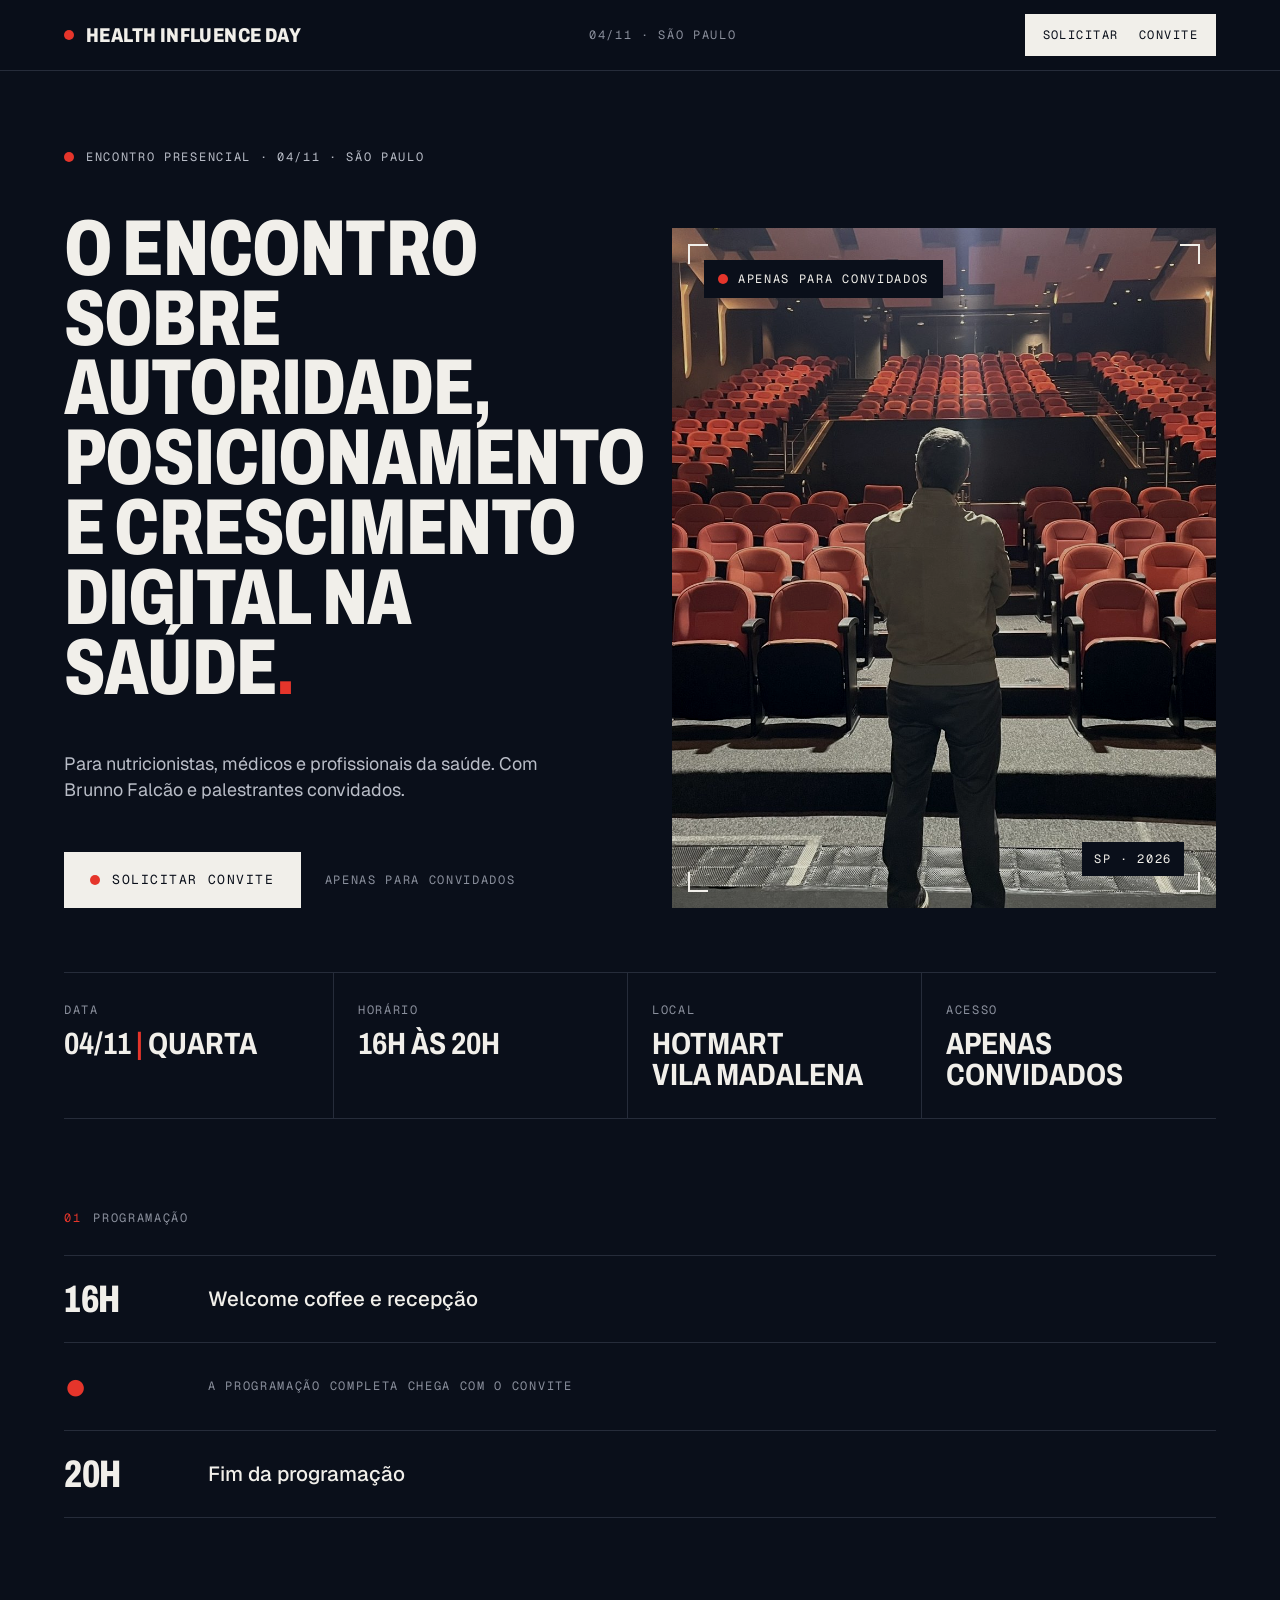
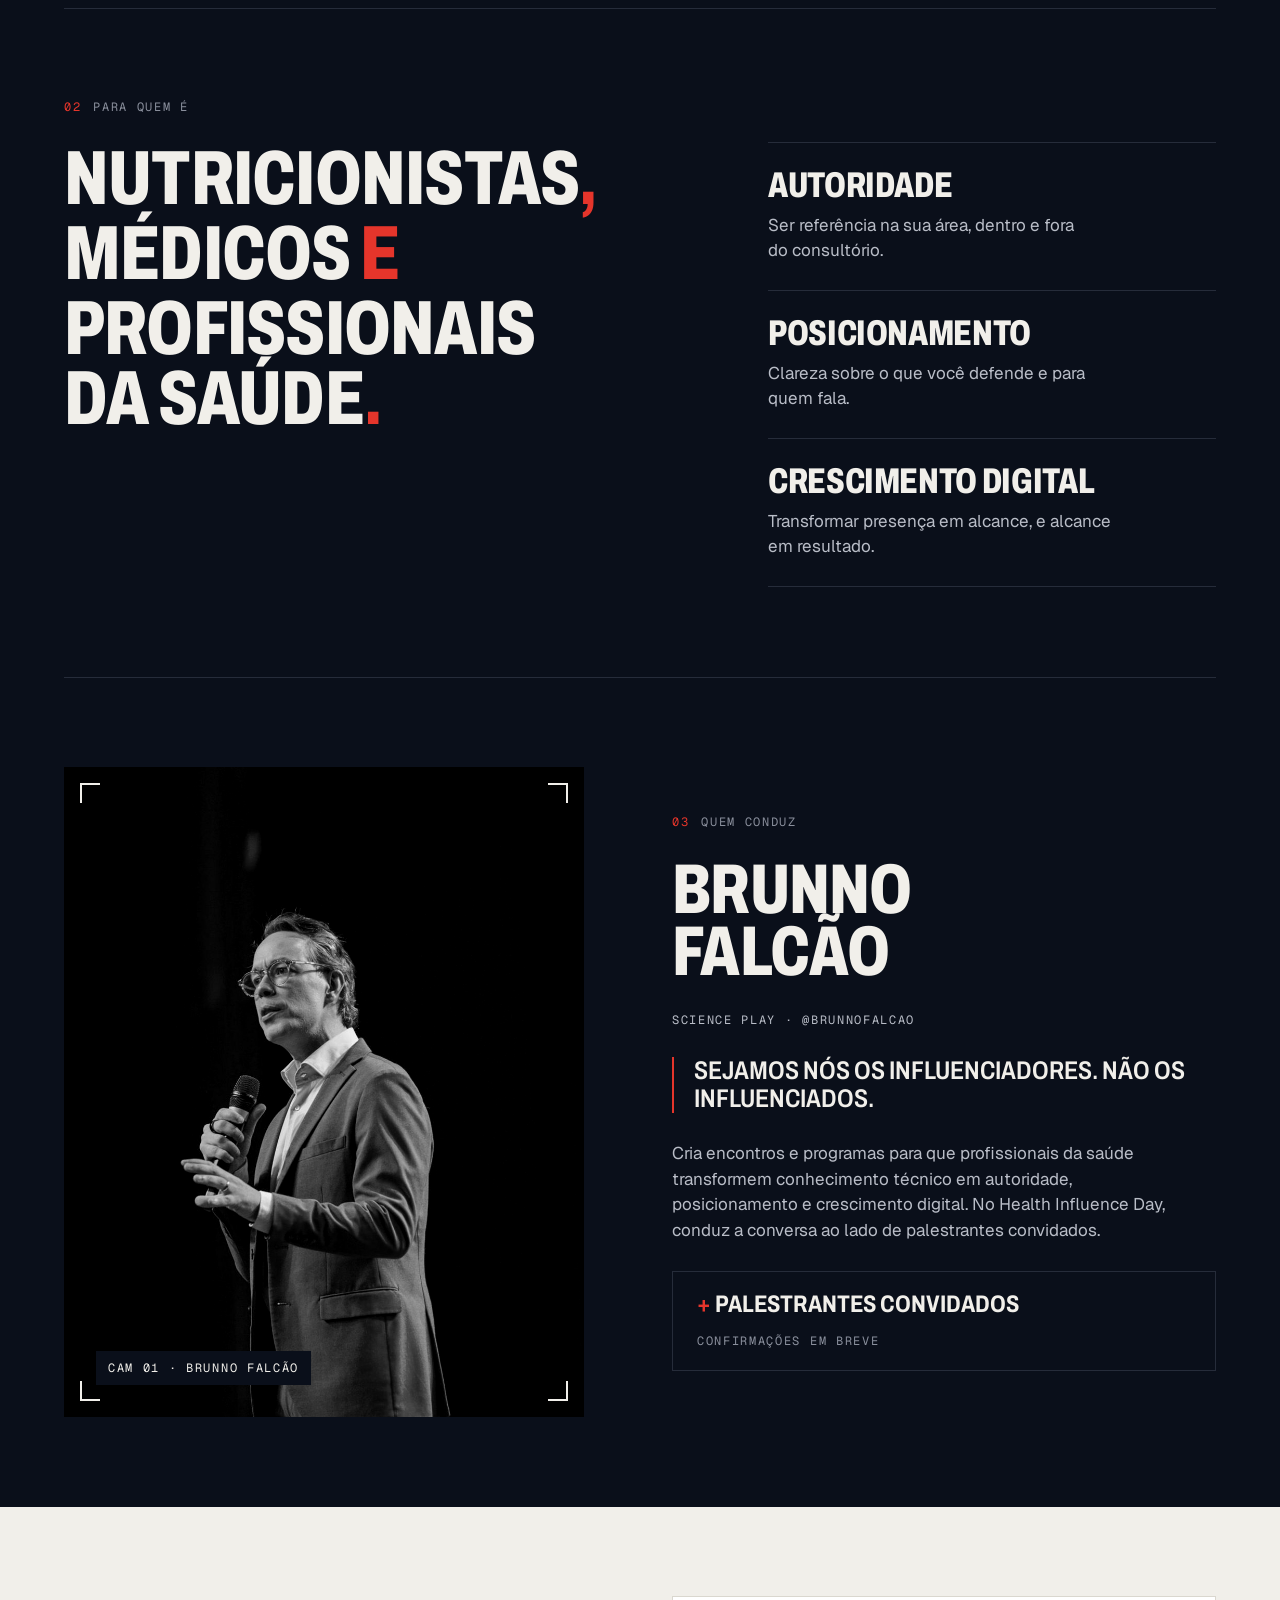
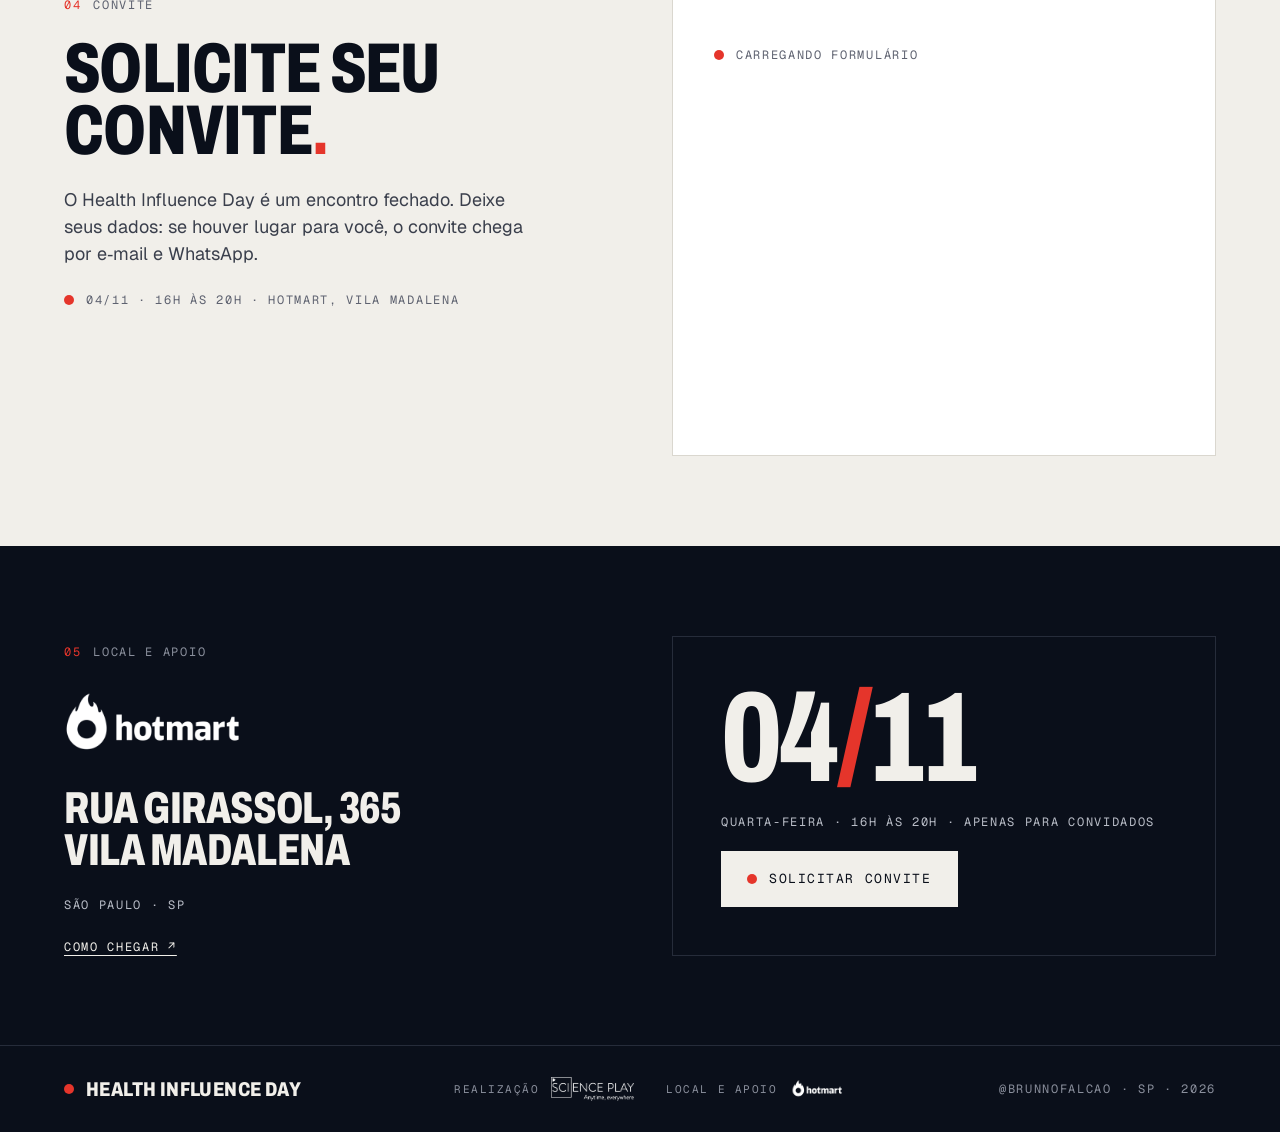
==== index.html @ 8dee3a7b "Add files via upload" ====
<!doctype html>
<html lang="pt-BR">
<head>
<meta charset="utf-8">
<meta name="viewport" content="width=device-width, initial-scale=1, viewport-fit=cover">
<title>Health Influence Day · 04/11 · São Paulo</title>
<meta name="description" content="O encontro sobre autoridade, posicionamento e crescimento digital na saúde. Para nutricionistas, médicos e profissionais da saúde. 04/11, Hotmart, Vila Madalena. Apenas para convidados.">
<meta name="theme-color" content="#0A0F1A">
<link rel="canonical" href="https://hid.scienceplay.com/">
<meta property="og:type" content="website">
<meta property="og:url" content="https://hid.scienceplay.com/">
<meta property="og:title" content="Health Influence Day · 04/11 · São Paulo">
<meta property="og:description" content="Autoridade, posicionamento e crescimento digital na saúde. Com Brunno Falcão e palestrantes convidados. Apenas para convidados.">
<meta property="og:image" content="https://hid.scienceplay.com/img/og.jpg">
<meta property="og:image:width" content="1200">
<meta property="og:image:height" content="630">
<meta name="twitter:card" content="summary_large_image">
<link rel="icon" href="data:image/svg+xml,%3Csvg xmlns='http://www.w3.org/2000/svg' viewBox='0 0 32 32'%3E%3Crect width='32' height='32' fill='%230A0F1A'/%3E%3Ccircle cx='16' cy='16' r='7' fill='%23E5352B'/%3E%3C/svg%3E">
<link rel="preconnect" href="https://fonts.googleapis.com">
<link rel="preconnect" href="https://fonts.gstatic.com" crossorigin>
<link href="https://fonts.googleapis.com/css2?family=Archivo:wdth,wght@62..125,400..900&family=Geist:wght@300..700&family=Geist+Mono:wght@400;500&display=swap" rel="stylesheet">
<link rel="preload" as="image" href="img/hero-plateia.jpg">
<script type="application/ld+json">
{"@context":"https://schema.org","@type":"Event","name":"Health Influence Day","description":"O encontro sobre autoridade, posicionamento e crescimento digital na saúde.","startDate":"2026-11-04T16:00:00-03:00","endDate":"2026-11-04T20:00:00-03:00","eventAttendanceMode":"https://schema.org/OfflineEventAttendanceMode","eventStatus":"https://schema.org/EventScheduled","location":{"@type":"Place","name":"Hotmart","address":{"@type":"PostalAddress","streetAddress":"Rua Girassol, 365","addressLocality":"São Paulo","addressRegion":"SP","addressCountry":"BR"}},"organizer":{"@type":"Organization","name":"Science Play","url":"https://scienceplay.com"},"performer":{"@type":"Person","name":"Brunno Falcão"},"image":"https://hid.scienceplay.com/img/og.jpg"}
</script>
<link rel="stylesheet" href="assets/style.css?v=2">
</head>
<body>

<header class="top pad">
  <div class="wrap">
    <a class="brand" href="#topo" aria-label="Health Influence Day, início"><span class="dot"></span>Health Influence Day</a>
    <div class="mono dim top-meta">04/11 · São Paulo</div>
    <a class="btn btn--sm" href="#convite"><span class="hide-sm">Solicitar&nbsp;</span>convite</a>
  </div>
</header>

<main id="topo">
  <section class="hero pad">
    <div class="wrap grid2 grid2--end">
      <div class="stack">
        <div class="label mono muted"><span class="dot"></span>Encontro presencial · 04/11 · São Paulo</div>
        <h1 class="h">O encontro sobre autoridade, posicionamento e crescimento digital na saúde<span class="red">.</span></h1>
        <p class="lead">Para nutricionistas, médicos e profissionais da saúde. Com Brunno Falcão e palestrantes convidados.</p>
        <div class="cta-row">
          <a class="btn" href="#convite"><span class="dot"></span>Solicitar convite</a>
          <div class="mono dim">Apenas para convidados</div>
        </div>
      </div>
      <div class="photo photo--hero">
        <img src="img/hero-plateia.jpg" width="1000" height="1773" alt="Brunno Falcão de costas no palco, diante da plateia vazia" fetchpriority="high">
        <div class="corner corner--tl"></div><div class="corner corner--tr"></div><div class="corner corner--bl"></div><div class="corner corner--br"></div>
        <div class="tag tag--tl mono"><span class="dot"></span>Apenas para convidados</div>
        <div class="tag tag--br mono">SP · 2026</div>
      </div>
    </div>
  </section>

  <section class="pad" aria-label="Dados do encontro">
    <div class="wrap strip"><div class="strip-row">
      <div><div class="mono dim">Data</div><div class="h h--md">04/11 <span class="red">|</span> Quarta</div></div>
      <div><div class="mono dim">Horário</div><div class="h h--md">16h às 20h</div></div>
      <div><div class="mono dim">Local</div><div class="h h--md">Hotmart<br><span class="nw">Vila Madalena</span></div></div>
      <div><div class="mono dim">Acesso</div><div class="h h--md">Apenas convidados</div></div>
    </div></div>
  </section>

  <section class="sec pad">
    <div class="wrap stack stack--md">
      <div class="label mono dim"><span class="red">01</span>Programação</div>
      <div>
        <div class="time"><div class="h">16H</div><strong>Welcome coffee e recepção</strong></div>
        <div class="time"><div class="h red">●</div><div class="mono dim">A programação completa chega com o convite</div></div>
        <div class="time"><div class="h">20H</div><strong>Fim da programação</strong></div>
      </div>
    </div>
  </section>

  <section class="sec sec--flush pad">
    <div class="wrap line publico">
      <div class="publico-head">
        <div class="label mono dim"><span class="red">02</span>Para quem é</div>
        <div class="list">
          <div class="h">Nutricionistas<span class="red">,</span></div>
          <div class="h">Médicos <span class="red">e</span></div>
          <div class="h">Profissionais<br>da saúde<span class="red">.</span></div>
        </div>
      </div>
      <div class="rows">
        <div class="row"><div class="h row-t">Autoridade</div><p>Ser referência na sua área, dentro e fora do consultório.</p></div>
        <div class="row"><div class="h row-t">Posicionamento</div><p>Clareza sobre o que você defende e para quem fala.</p></div>
        <div class="row"><div class="h row-t">Crescimento digital</div><p>Transformar presença em alcance, e alcance em resultado.</p></div>
      </div>
    </div>
  </section>

  <section class="sec sec--flush pad">
    <div class="wrap line grid2 grid2--center">
      <div class="photo photo--bw photo--max">
        <img src="img/brunno.jpg" width="1000" height="1250" alt="Brunno Falcão no palco" loading="lazy">
        <div class="corner corner--tl"></div><div class="corner corner--tr"></div><div class="corner corner--bl"></div><div class="corner corner--br"></div>
        <div class="tag tag--bl mono">Cam 01 · Brunno Falcão</div>
      </div>
      <div class="stack stack--md">
        <div class="label mono dim"><span class="red">03</span>Quem conduz</div>
        <div class="h name">Brunno<br>Falcão</div>
        <div class="mono muted">Science Play · @brunnofalcao</div>
        <blockquote class="quote">Sejamos nós os influenciadores. Não os influenciados.</blockquote>
        <p class="bio">Cria encontros e programas para que profissionais da saúde transformem conhecimento técnico em autoridade, posicionamento e crescimento digital. No Health Influence Day, conduz a conversa ao lado de palestrantes convidados.</p>
        <div class="card">
          <div class="h h--md"><span class="red">+</span> Palestrantes convidados</div>
          <div class="mono dim">Confirmações em breve</div>
        </div>
      </div>
    </div>
  </section>

  <!-- CONVITE -->
  <section class="paper pad">
    <div class="wrap grid2 convite" id="convite">
      <div class="stack stack--sm convite-txt">
        <div class="label mono dim"><span class="red">04</span>Convite</div>
        <h2 class="h">Solicite seu convite<span class="red">.</span></h2>
        <p class="muted">O Health Influence Day é um encontro fechado. Deixe seus dados: se houver lugar para você, o convite chega por e&#8209;mail e WhatsApp.</p>
        <div class="label mono dim"><span class="dot"></span>04/11 · 16h às 20h · Hotmart, Vila Madalena</div>
      </div>

      <div id="form-box">
        <div class="rd-box">
          <div class="rd-loading mono dim" id="rd-status">Carregando formulário</div>
          <div id="formulario-aplicacao-hid-9331237108acf9518650"></div>
          <noscript><p class="rd-fallback">Ative o JavaScript do navegador para solicitar seu convite.</p></noscript>
        </div>
      </div>
    </div>
  </section>

  <section class="sec pad">
    <div class="wrap grid2 grid2--end">
      <div class="stack stack--sm" style="align-items:flex-start">
        <div class="label mono dim"><span class="red">05</span>Local e apoio</div>
        <img class="logo-hotmart" src="img/hotmart-branco.png" width="520" height="202" alt="Hotmart" loading="lazy">
        <div class="h local">Rua Girassol, 365<br>Vila Madalena</div>
        <div class="mono muted">São Paulo · SP</div>
        <a class="mono link" href="https://www.google.com/maps/search/?api=1&query=Rua+Girassol,+365+-+Vila+Madalena,+S%C3%A3o+Paulo+-+SP" target="_blank" rel="noopener">Como chegar ↗</a>
      </div>
      <div class="close">
        <div class="h">04<span class="red">/</span>11</div>
        <div class="mono muted">Quarta-feira · 16h às 20h · Apenas para convidados</div>
        <a class="btn" href="#convite"><span class="dot"></span>Solicitar convite</a>
      </div>
    </div>
  </section>
</main>

<footer class="foot pad">
  <div class="wrap">
    <div class="brand brand--foot"><span class="dot"></span>Health Influence Day</div>
    <div class="logos">
      <div><span class="mono dim" style="font-size:11px">Realização</span><img src="img/scienceplay-branco.png" width="418" height="121" alt="Science Play" loading="lazy"></div>
      <div><span class="mono dim" style="font-size:11px">Local e apoio</span><img src="img/hotmart-branco.png" width="520" height="202" alt="Hotmart" style="height:22px" loading="lazy"></div>
    </div>
    <div class="mono dim">@brunnofalcao · SP · 2026</div>
  </div>
</footer>

<script type="text/javascript" src="https://d335luupugsy2.cloudfront.net/js/rdstation-forms/stable/rdstation-forms.min.js"></script>
<script type="text/javascript">
  new RDStationForms('formulario-aplicacao-hid-9331237108acf9518650', 'UA-72189437-19').createForm();
  // Se o RD não renderizar em 10s, avisa em vez de deixar o card vazio
  setTimeout(function () {
    var box = document.getElementById('formulario-aplicacao-hid-9331237108acf9518650');
    var st = document.getElementById('rd-status');
    if (st && box && !box.querySelector('form')) {
      st.textContent = 'Não foi possível carregar o formulário. Recarregue a página ou tente em outro navegador.';
      st.classList.add('rd-loading--err');
    }
  }, 10000);
</script>
</body>
</html>
---- assets/style.css ----
:root{--ink:#0A0F1A;--paper:#F1EFEA;--red:#E5352B;--line:#262C3A;--muted:#B9BDC7;--dim:#8A8F9C}
*,*::before,*::after{box-sizing:border-box}
html{scroll-behavior:smooth;-webkit-text-size-adjust:100%}
@media (prefers-reduced-motion:reduce){html{scroll-behavior:auto}}
body{margin:0;background:var(--ink);color:var(--paper);font-family:Geist,system-ui,-apple-system,"Segoe UI",sans-serif;line-height:1.5;-webkit-font-smoothing:antialiased;padding-bottom:env(safe-area-inset-bottom,0px)}
a{color:inherit;text-decoration:none}
p,h1,h2,blockquote{margin:0}
img{max-width:100%}
:focus-visible{outline:2px solid var(--red);outline-offset:3px}

.wrap{max-width:1280px;margin:0 auto}
.pad{padding-left:clamp(20px,5vw,72px);padding-right:clamp(20px,5vw,72px)}
.mono{font-family:"Geist Mono",ui-monospace,SFMono-Regular,Menlo,monospace;font-size:12px;letter-spacing:.14em;text-transform:uppercase}
.muted{color:var(--muted)}
.dim{color:var(--dim)}
.red{color:var(--red)}
.dot{display:inline-block;width:10px;height:10px;border-radius:50%;background:var(--red);flex:none}
.label{display:flex;align-items:center;gap:12px}
.h{font-family:Archivo,"Archivo Narrow",Impact,sans-serif;font-stretch:72%;font-variation-settings:"wdth" 72;font-weight:800;text-transform:uppercase;line-height:.88;letter-spacing:-.01em}
.h--md{font-stretch:80%;font-variation-settings:"wdth" 80;font-weight:700;line-height:1;letter-spacing:0}
.btn{display:inline-flex;align-items:center;gap:12px;background:var(--paper);color:var(--ink);font-family:"Geist Mono",monospace;font-size:13px;letter-spacing:.12em;text-transform:uppercase;padding:18px 26px;border:0;cursor:pointer;white-space:nowrap;transition:background .15s}
.btn:hover{background:var(--red)}
.btn--sm{padding:12px 18px;font-size:12px}
.link{text-decoration:underline;text-underline-offset:4px}
.link:hover{color:var(--red)}

/* topo */
.top{position:sticky;top:0;z-index:10;background:rgba(10,15,26,.92);-webkit-backdrop-filter:blur(10px);backdrop-filter:blur(10px);padding-top:calc(14px + env(safe-area-inset-top,0px));padding-bottom:14px;border-bottom:1px solid var(--line)}
.top .wrap{display:flex;justify-content:space-between;align-items:center;gap:16px}
.brand--foot{font-size:16px}
.brand{display:flex;align-items:center;gap:12px;font-family:Archivo,sans-serif;font-stretch:80%;font-variation-settings:"wdth" 80;font-weight:800;font-size:20px;letter-spacing:.02em;text-transform:uppercase;white-space:nowrap}
@media (max-width:760px){.top-meta{display:none}.brand--foot{font-size:16px}
.brand{font-size:17px}}
@media (max-width:520px){.hide-sm{display:none}.brand--foot{font-size:16px}
.brand{font-size:15px;gap:8px;min-width:0}.top .btn--sm{padding:10px 14px;font-size:11px}}
.top .btn--sm{text-transform:uppercase}

/* hero */
.hero{padding-top:clamp(40px,6vw,88px);padding-bottom:clamp(40px,5vw,72px)}
.grid2{display:grid;grid-template-columns:repeat(auto-fit,minmax(min(100%,420px),1fr));gap:clamp(32px,5vw,72px)}
.grid2--end{align-items:end}
.grid2--center{align-items:center}
.stack{display:flex;flex-direction:column;gap:clamp(28px,4vw,48px)}
.stack--sm{gap:24px}
.stack--md{gap:28px}
.hero h1{font-size:clamp(40px,6.2vw,104px);text-wrap:balance}
.nw{white-space:nowrap}
.lead{max-width:520px;font-size:clamp(17px,1.4vw,20px);color:var(--muted);text-wrap:pretty}
.cta-row{display:flex;flex-wrap:wrap;gap:16px 24px;align-items:center}
.photo{position:relative;aspect-ratio:4/5;overflow:hidden;background:var(--ink);width:100%}
.photo--max{max-width:520px}
.photo img{position:absolute;inset:0;width:100%;height:100%;object-fit:cover;display:block}
.photo--hero img{object-position:center 42%;filter:saturate(.9) brightness(.85) contrast(1.06)}
.photo--bw img{object-position:center 30%;filter:grayscale(1) contrast(1.12) brightness(.95)}
.corner{position:absolute;width:20px;height:20px;border:0 solid var(--paper);pointer-events:none}
.corner--tl{top:16px;left:16px;border-top-width:2px;border-left-width:2px}
.corner--tr{top:16px;right:16px;border-top-width:2px;border-right-width:2px}
.corner--bl{bottom:16px;left:16px;border-bottom-width:2px;border-left-width:2px}
.corner--br{bottom:16px;right:16px;border-bottom-width:2px;border-right-width:2px}
.tag{position:absolute;background:var(--ink);color:var(--paper);padding:8px 12px;display:flex;align-items:center;gap:10px;white-space:nowrap}
.tag--tl{top:32px;left:32px;padding:10px 14px}
.tag--br{right:32px;bottom:32px}
.tag--bl{left:32px;bottom:32px}

/* faixa de dados */
.strip{border-top:1px solid var(--line);overflow:hidden}
.strip-row{display:flex;flex-wrap:wrap;margin-left:-24px}
.strip-row>div{flex:1 1 240px;min-width:0;padding:28px 24px;margin-left:-1px;border-left:1px solid var(--line);border-bottom:1px solid var(--line);display:flex;flex-direction:column;gap:10px}
.strip .h{font-size:clamp(26px,2.4vw,36px)}

/* seções */
.sec{padding-top:clamp(56px,7vw,112px);padding-bottom:clamp(56px,7vw,112px)}
.sec--flush{padding-top:0}
.line{border-top:1px solid var(--line);padding-top:clamp(56px,7vw,112px)}
.time{display:grid;grid-template-columns:120px minmax(0,1fr);gap:24px;padding:24px 0;border-top:1px solid var(--line);align-items:center}
.time:last-child{border-bottom:1px solid var(--line)}
.time .h{font-size:clamp(32px,3vw,48px);line-height:1}
.time strong{font-weight:500;font-size:clamp(18px,1.6vw,22px)}
@media (max-width:520px){.time{grid-template-columns:80px minmax(0,1fr);gap:16px}}
/* para quem é */
.publico{display:grid;grid-template-columns:minmax(0,7fr) minmax(0,5fr);gap:clamp(40px,6vw,96px);align-items:start}
@media (max-width:900px){.publico{grid-template-columns:1fr}}
.list{display:flex;flex-direction:column;gap:4px;margin-top:28px}
.list .h{font-size:clamp(44px,6vw,96px);line-height:.92}
.rows{display:flex;flex-direction:column;padding-top:clamp(0px,3.4vw,52px)}
.row{display:flex;flex-direction:column;gap:10px;padding:26px 0;border-top:1px solid var(--line)}
.row:last-child{border-bottom:1px solid var(--line)}
.row-t{font-size:clamp(30px,2.8vw,42px);line-height:.95;white-space:nowrap}
.row p{color:var(--muted);font-size:17px;line-height:1.5;max-width:36ch;text-wrap:pretty}
.name{font-size:clamp(48px,5.5vw,96px)}
.quote{padding-left:20px;border-left:2px solid var(--red);font-family:Archivo,sans-serif;font-stretch:80%;font-variation-settings:"wdth" 80;font-weight:600;font-size:clamp(22px,2vw,30px);line-height:1.1;text-transform:uppercase;text-wrap:pretty}
.bio{max-width:520px;color:var(--muted);font-size:17px;text-wrap:pretty}
.card{border:1px solid var(--line);padding:20px 24px;display:flex;justify-content:space-between;gap:16px;flex-wrap:wrap;align-items:center}
.card .h{font-size:24px}

/* convite (papel) */
.paper{background:var(--paper);color:var(--ink)}
.paper .muted{color:#3A3F4C}
.paper .dim{color:#5E6270}
.convite{align-items:start;padding-top:clamp(56px,7vw,112px);padding-bottom:clamp(56px,7vw,112px);scroll-margin-top:60px}
.convite h2{font-size:clamp(44px,5.5vw,96px)}
.convite-txt p{font-size:18px;max-width:480px;text-wrap:pretty}
@media (min-width:900px){.convite-txt{position:sticky;top:110px}}

/* formulário RD Station (embed) */
.rd-box{background:#fff;border:1px solid #DAD7CF;padding:clamp(24px,3.2vw,44px);min-height:460px;position:relative}
.rd-loading{display:flex;align-items:center;gap:12px;padding:8px 0}
.rd-loading::before{content:"";width:10px;height:10px;border-radius:50%;background:var(--red);animation:pulse 1.2s ease-in-out infinite}
.rd-loading--err{color:var(--red);text-transform:none;letter-spacing:0;font-family:Geist,sans-serif;font-size:15px}
.rd-loading--err::before{animation:none}
.rd-box:has(form) .rd-loading{display:none}
.rd-fallback{font-size:15px}
@keyframes pulse{50%{opacity:.25}}
@media (prefers-reduced-motion:reduce){.rd-loading::before{animation:none}}

/* zera o grid interno do RD (colunas, seções, recuos) */
#form-box [id^="rd-"]:not(input):not(button):not(select):not(textarea):not(label),
#form-box [class*="bricks"]:not(input):not(button):not(select):not(textarea):not(label):not(.bricks-form__field):not(.bricks-form__submit){padding-left:0 !important;padding-right:0 !important;margin-left:0 !important;margin-right:0 !important;max-width:100% !important;width:100% !important;background:transparent !important;box-shadow:none !important;border:0 !important;min-height:0 !important}
#form-box form{width:100% !important;margin:0 !important;padding:0 !important}
#form-box .bricks-form__fieldset{display:flex !important;flex-direction:column !important;gap:20px !important;margin:0 !important;padding:0 !important;border:0 !important}
#form-box .bricks-form__field{margin:0 !important;padding:0 !important;width:100% !important}

/* rótulos */
#form-box .bricks-form__label,#form-box .bricks-form__field>label{display:block !important;font-family:"Geist Mono",monospace !important;font-size:12px !important;line-height:1.3 !important;letter-spacing:.14em !important;text-transform:uppercase !important;color:var(--ink) !important;font-weight:500 !important;margin:0 0 10px !important;padding:0 !important}

/* campos */
#form-box .bricks-form__input,#form-box input[type=text],#form-box input[type=email],#form-box input[type=tel],#form-box input[type=number],#form-box select,#form-box textarea{display:block !important;height:54px !important;width:100% !important;border:1px solid var(--ink) !important;border-radius:0 !important;background:#fff !important;color:var(--ink) !important;font-family:Geist,sans-serif !important;font-size:16px !important;line-height:1.2 !important;padding:0 16px !important;margin:0 !important;box-shadow:none !important;-webkit-appearance:none;appearance:none}
#form-box textarea{height:auto !important;min-height:110px;padding:14px 16px !important}
#form-box input:focus,#form-box select:focus,#form-box textarea:focus{outline:2px solid var(--red) !important;outline-offset:0;border-color:var(--ink) !important}
#form-box input::placeholder,#form-box textarea::placeholder{color:#9A9EAA !important;opacity:1}
#form-box .bricks-form__field__option,#form-box .bricks-form__field__option label,#form-box .checkbox label,#form-box .radio label{font-family:Geist,sans-serif !important;font-size:15px !important;letter-spacing:0 !important;text-transform:none !important;color:var(--ink) !important}
#form-box input[type=checkbox],#form-box input[type=radio]{width:18px !important;height:18px !important;accent-color:var(--ink);margin:0 10px 0 0 !important}

/* botão */
#form-box .bricks-form__submit{margin:8px 0 0 !important;padding:0 !important;width:100% !important}
#form-box .bricks--component-button,#form-box button[type=submit],#form-box input[type=submit],#form-box .bricks-form__submit button{display:flex !important;align-items:center !important;justify-content:center !important;gap:12px;width:100% !important;height:auto !important;min-height:60px !important;padding:18px 24px !important;margin:0 !important;background:var(--ink) !important;color:var(--paper) !important;border:0 !important;border-radius:0 !important;font-family:"Geist Mono",monospace !important;font-size:14px !important;font-weight:500 !important;line-height:1.2 !important;letter-spacing:.14em !important;text-transform:uppercase !important;text-align:center !important;white-space:normal !important;cursor:pointer;box-shadow:none !important;transition:background .15s,color .15s}
#form-box .bricks--component-button:hover,#form-box button[type=submit]:hover,#form-box input[type=submit]:hover,#form-box .bricks-form__submit button:hover{background:var(--red) !important;color:var(--ink) !important}
#form-box .bricks--component-button:focus-visible,#form-box button[type=submit]:focus-visible{outline:2px solid var(--red) !important;outline-offset:3px}

/* textos auxiliares (aviso de spam, LGPD) e erros */
#form-box p,#form-box .bricks-form__static,#form-box .legal-bases,#form-box .bricks--component-text{font-family:Geist,sans-serif !important;font-size:13px !important;line-height:1.5 !important;letter-spacing:0 !important;text-transform:none !important;color:#5E6270 !important;text-align:left !important;margin:0 !important}
#form-box .bricks-form__submit~*,#form-box .bricks-form__submit+div,#form-box .bricks-form__submit+p{margin-top:16px !important}
#form-box .error,#form-box label.error,#form-box .bricks-form__field .error{display:block;color:var(--red) !important;font-family:Geist,sans-serif !important;font-size:13px !important;font-weight:400 !important;letter-spacing:0 !important;text-transform:none !important;margin:8px 0 0 !important}
#form-box a{color:var(--ink) !important;text-decoration:underline}

/* fechamento e rodapé */
.close{border:1px solid var(--line);padding:clamp(28px,4vw,48px);display:flex;flex-direction:column;gap:20px;align-items:flex-start}
.close .h{font-size:clamp(80px,10vw,160px);line-height:.85;letter-spacing:-.02em}
.local{font-size:clamp(32px,3.5vw,56px);line-height:.95}
.logo-hotmart{width:200px;height:auto;display:block;margin-left:-10px}
.foot{border-top:1px solid var(--line);padding-top:28px;padding-bottom:28px}
.foot .wrap{display:flex;flex-wrap:wrap;justify-content:space-between;align-items:center;gap:20px 32px}
.logos{display:flex;align-items:center;gap:32px;flex-wrap:wrap}
.logos>div{display:flex;align-items:center;gap:12px}
.logos img{display:block;height:24px;width:auto}

/* ===== página /obrigado ===== */
.ty-hero{padding-top:clamp(48px,7vw,104px);padding-bottom:clamp(48px,6vw,88px)}
.ty-hero h1{font-size:clamp(52px,7.4vw,124px);text-wrap:balance}
.ty-check{width:64px;height:64px;border:2px solid var(--paper);display:grid;place-items:center}
.ty-check svg{width:28px;height:28px}
.ty-check path{stroke:var(--red);stroke-width:3;fill:none;stroke-dasharray:40;stroke-dashoffset:40;animation:draw .6s .25s ease-out forwards}
@keyframes draw{to{stroke-dashoffset:0}}
@media (prefers-reduced-motion:reduce){.ty-check path{animation:none;stroke-dashoffset:0}}
.ty-photo{aspect-ratio:4/5;max-width:460px;justify-self:end}
@media (max-width:900px){.ty-photo{justify-self:stretch;max-width:none;aspect-ratio:16/10}}
.steps{display:grid;grid-template-columns:repeat(auto-fit,minmax(min(100%,280px),1fr));border-top:1px solid var(--line)}
.step{padding:32px 28px 36px 0;border-bottom:1px solid var(--line);display:flex;flex-direction:column;gap:14px}
@media (min-width:900px){.step+.step{padding-left:28px;border-left:1px solid var(--line)}}
.step .num{font-size:clamp(56px,5vw,80px);line-height:.85}
.step .h--md{font-size:clamp(26px,2.4vw,34px)}
.step p{color:var(--muted);font-size:16px;max-width:34ch;text-wrap:pretty}
.ty-note{display:flex;flex-wrap:wrap;justify-content:space-between;align-items:center;gap:24px;border:1px solid var(--line);padding:clamp(24px,3.5vw,44px)}
.ty-note .h{font-size:clamp(28px,3vw,44px);line-height:.95}
.ty-note p{color:var(--muted);font-size:16px;margin-top:10px;max-width:46ch}
.btn--ghost{background:transparent;color:var(--paper);border:1px solid var(--paper)}
.btn--ghost:hover{background:var(--paper);color:var(--ink)}
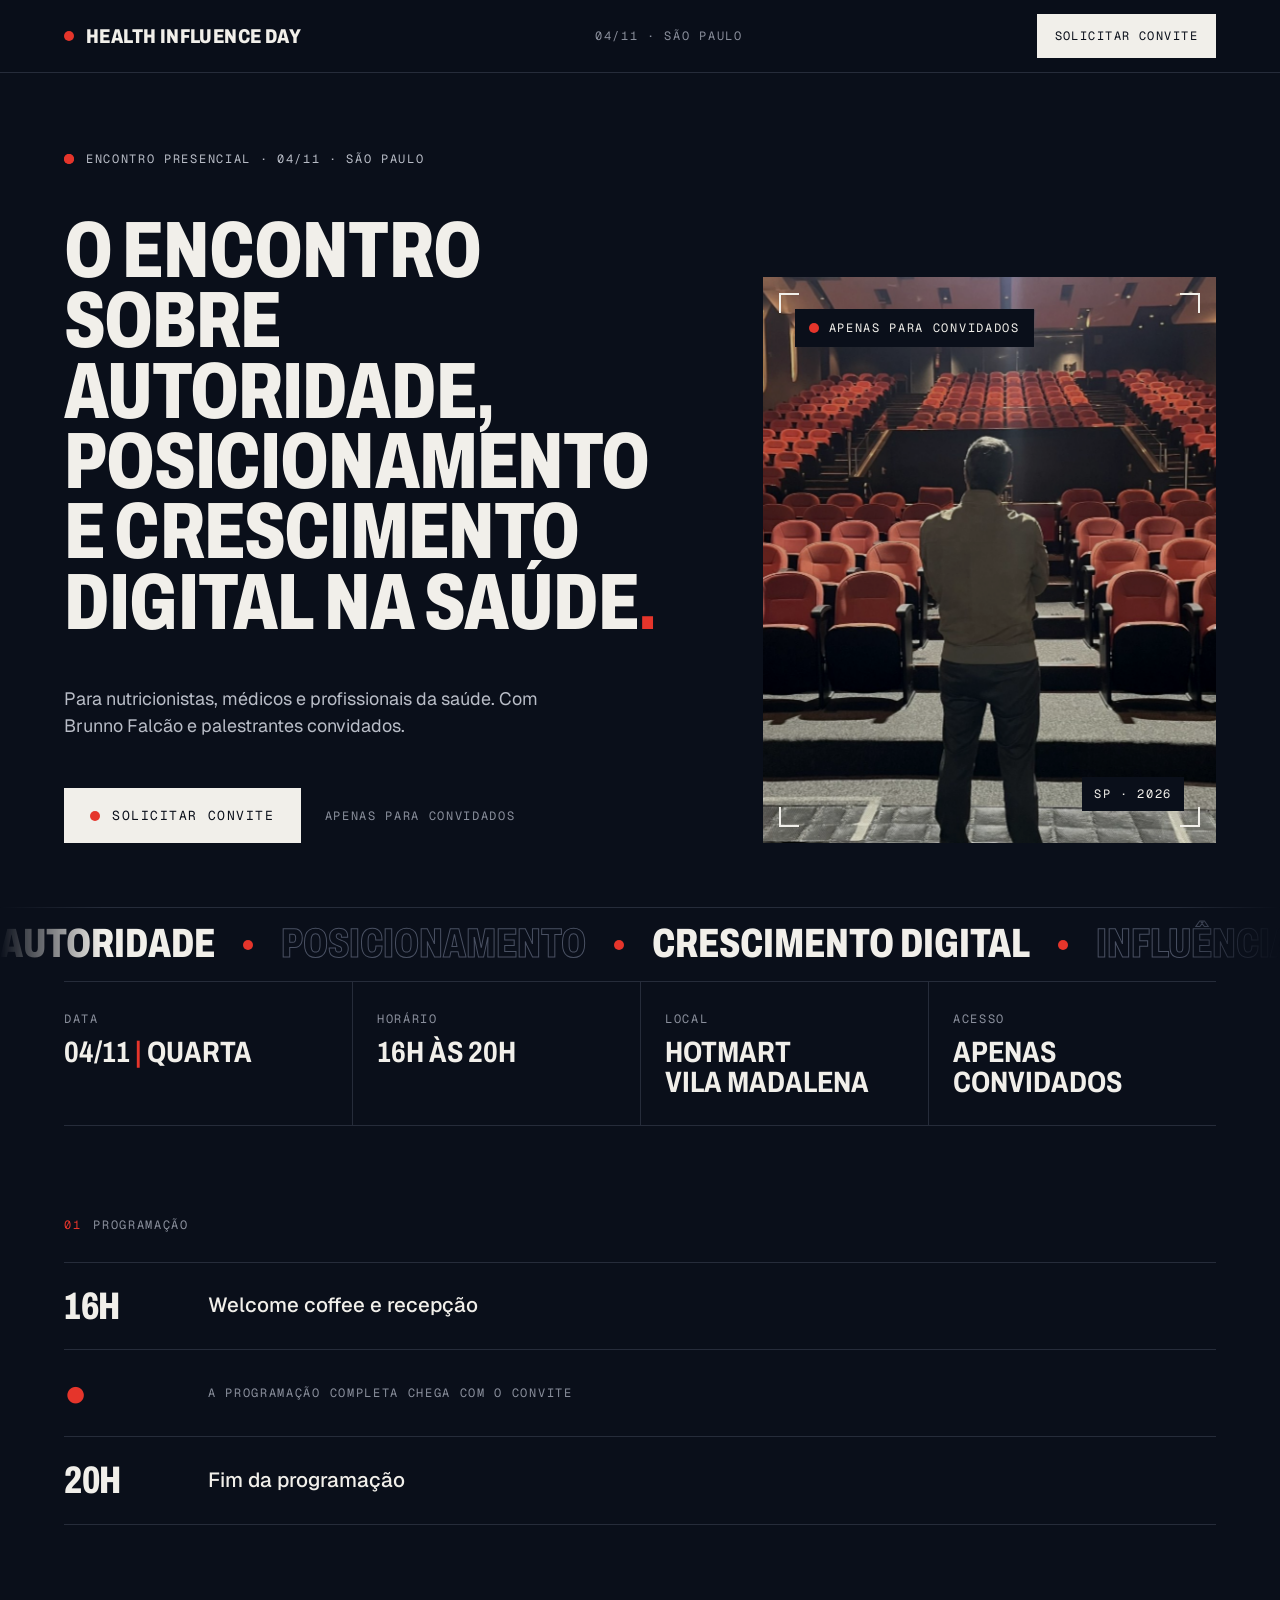
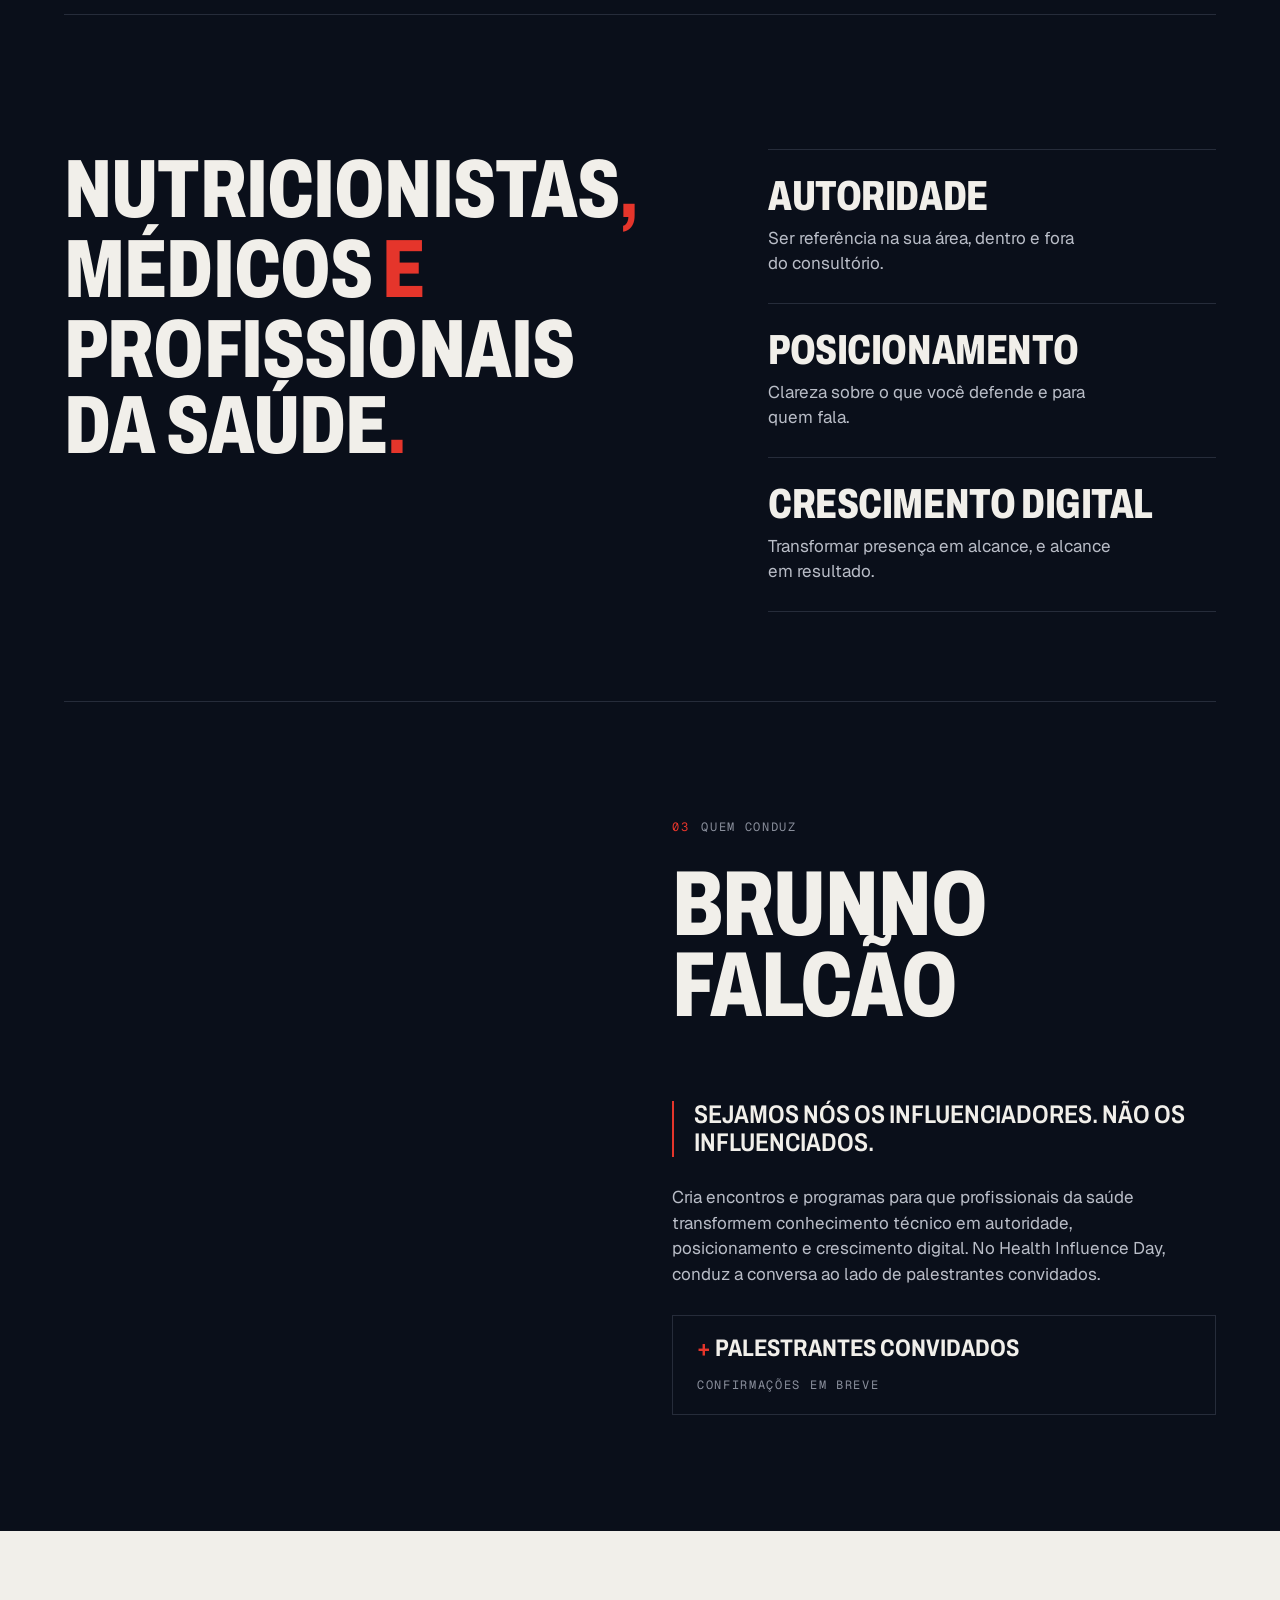
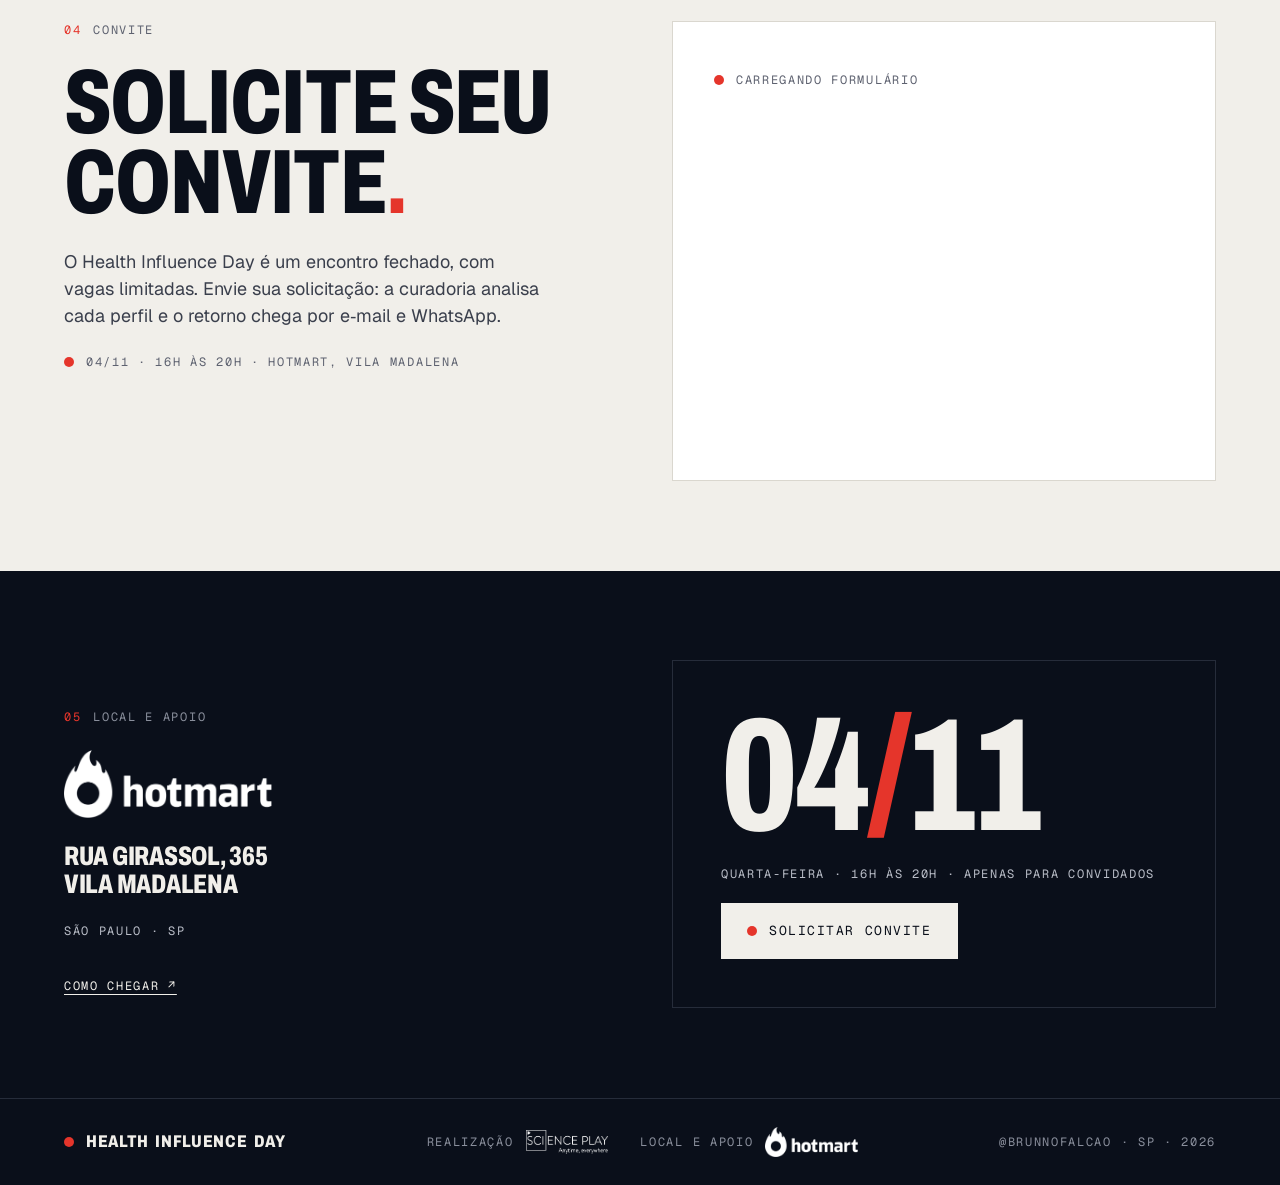
==== commit cb51cd56: "Add files via upload" ====
--- a/index.html
+++ b/index.html
@@ -11,27 +11,31 @@
 <meta property="og:url" content="https://hid.scienceplay.com/">
 <meta property="og:title" content="Health Influence Day · 04/11 · São Paulo">
 <meta property="og:description" content="Autoridade, posicionamento e crescimento digital na saúde. Com Brunno Falcão e palestrantes convidados. Apenas para convidados.">
-<meta property="og:image" content="https://hid.scienceplay.com/img/og.jpg">
+<meta property="og:image" content="https://hid.scienceplay.com/img/og.jpg?v=2">
 <meta property="og:image:width" content="1200">
 <meta property="og:image:height" content="630">
+<meta property="og:image:alt" content="Health Influence Day, 04/11 em São Paulo, na Hotmart. Apenas para convidados.">
+<meta property="og:locale" content="pt_BR">
+<meta property="og:site_name" content="Health Influence Day">
 <meta name="twitter:card" content="summary_large_image">
+<meta name="twitter:image" content="https://hid.scienceplay.com/img/og.jpg?v=2">
 <link rel="icon" href="data:image/svg+xml,%3Csvg xmlns='http://www.w3.org/2000/svg' viewBox='0 0 32 32'%3E%3Crect width='32' height='32' fill='%230A0F1A'/%3E%3Ccircle cx='16' cy='16' r='7' fill='%23E5352B'/%3E%3C/svg%3E">
 <link rel="preconnect" href="https://fonts.googleapis.com">
 <link rel="preconnect" href="https://fonts.gstatic.com" crossorigin>
 <link href="https://fonts.googleapis.com/css2?family=Archivo:wdth,wght@62..125,400..900&family=Geist:wght@300..700&family=Geist+Mono:wght@400;500&display=swap" rel="stylesheet">
-<link rel="preload" as="image" href="img/hero-plateia.jpg">
+<link rel="preload" as="image" href="img/hero-plateia.jpg" imagesrcset="img/hero-plateia-600.jpg 600w, img/hero-plateia.jpg 1000w" imagesizes="(max-width:900px) 100vw, 50vw">
 <script type="application/ld+json">
 {"@context":"https://schema.org","@type":"Event","name":"Health Influence Day","description":"O encontro sobre autoridade, posicionamento e crescimento digital na saúde.","startDate":"2026-11-04T16:00:00-03:00","endDate":"2026-11-04T20:00:00-03:00","eventAttendanceMode":"https://schema.org/OfflineEventAttendanceMode","eventStatus":"https://schema.org/EventScheduled","location":{"@type":"Place","name":"Hotmart","address":{"@type":"PostalAddress","streetAddress":"Rua Girassol, 365","addressLocality":"São Paulo","addressRegion":"SP","addressCountry":"BR"}},"organizer":{"@type":"Organization","name":"Science Play","url":"https://scienceplay.com"},"performer":{"@type":"Person","name":"Brunno Falcão"},"image":"https://hid.scienceplay.com/img/og.jpg"}
 </script>
-<link rel="stylesheet" href="assets/style.css?v=2">
+<link rel="stylesheet" href="assets/style.css?v=4">
 </head>
 <body>
 
 <header class="top pad">
   <div class="wrap">
     <a class="brand" href="#topo" aria-label="Health Influence Day, início"><span class="dot"></span>Health Influence Day</a>
-    <div class="mono dim top-meta">04/11 · São Paulo</div>
-    <a class="btn btn--sm" href="#convite"><span class="hide-sm">Solicitar&nbsp;</span>convite</a>
+    <div class="mono dim top-meta">04/11 · <span class="hide-m">São Paulo</span><span class="show-m">SP</span></div>
+    <a class="btn btn--sm top-cta" href="#convite">Solicitar convite</a>
   </div>
 </header>
 
@@ -39,8 +43,8 @@
   <section class="hero pad">
     <div class="wrap grid2 grid2--end">
       <div class="stack">
-        <div class="label mono muted"><span class="dot"></span>Encontro presencial · 04/11 · São Paulo</div>
-        <h1 class="h">O encontro sobre autoridade, posicionamento e crescimento digital na saúde<span class="red">.</span></h1>
+        <div class="label mono muted"><span class="dot"></span><span>Encontro presencial · 04/11<span class="hide-m"> · São Paulo</span></span></div>
+        <h1 class="h" data-split>O encontro sobre autoridade, posicionamento e crescimento digital na saúde<span class="red">.</span></h1>
         <p class="lead">Para nutricionistas, médicos e profissionais da saúde. Com Brunno Falcão e palestrantes convidados.</p>
         <div class="cta-row">
           <a class="btn" href="#convite"><span class="dot"></span>Solicitar convite</a>
@@ -48,13 +52,15 @@
         </div>
       </div>
       <div class="photo photo--hero">
-        <img src="img/hero-plateia.jpg" width="1000" height="1773" alt="Brunno Falcão de costas no palco, diante da plateia vazia" fetchpriority="high">
+        <img src="img/hero-plateia.jpg" srcset="img/hero-plateia-600.jpg 600w, img/hero-plateia.jpg 1000w" sizes="(max-width:900px) 100vw, 50vw" width="1000" height="1773" alt="Brunno Falcão de costas no palco, diante da plateia vazia" fetchpriority="high">
         <div class="corner corner--tl"></div><div class="corner corner--tr"></div><div class="corner corner--bl"></div><div class="corner corner--br"></div>
-        <div class="tag tag--tl mono"><span class="dot"></span>Apenas para convidados</div>
+        <div class="tag tag--tl tag--rec mono"><span class="dot"></span>Apenas para convidados</div>
         <div class="tag tag--br mono">SP · 2026</div>
       </div>
     </div>
   </section>
+
+  <div class="ticker" aria-hidden="true"><div class="ticker-track"><div class="ticker-seq"><span>Autoridade</span><i></i><span>Posicionamento</span><i></i><span>Crescimento digital</span><i></i><span>Influência</span><i></i><span>Reputação</span><i></i><span>Conteúdo</span><i></i><span>Presença</span><i></i></div><div class="ticker-seq"><span>Autoridade</span><i></i><span>Posicionamento</span><i></i><span>Crescimento digital</span><i></i><span>Influência</span><i></i><span>Reputação</span><i></i><span>Conteúdo</span><i></i><span>Presença</span><i></i></div></div></div>
 
   <section class="pad" aria-label="Dados do encontro">
     <div class="wrap strip"><div class="strip-row">
@@ -97,11 +103,11 @@
   <section class="sec sec--flush pad">
     <div class="wrap line grid2 grid2--center">
       <div class="photo photo--bw photo--max">
-        <img src="img/brunno.jpg" width="1000" height="1250" alt="Brunno Falcão no palco" loading="lazy">
+        <img src="img/brunno.jpg" srcset="img/brunno-600.jpg 600w, img/brunno.jpg 1000w" sizes="(max-width:900px) 100vw, 520px" width="1000" height="1250" alt="Brunno Falcão no palco" loading="lazy">
         <div class="corner corner--tl"></div><div class="corner corner--tr"></div><div class="corner corner--bl"></div><div class="corner corner--br"></div>
-        <div class="tag tag--bl mono">Cam 01 · Brunno Falcão</div>
-      </div>
-      <div class="stack stack--md">
+        <div class="tag tag--bl tag--rec mono"><span class="dot"></span>REC <span class="tc" data-tc>00:00:00:00</span><span class="hide-m">&nbsp;· Cam 01</span></div>
+      </div>
+      <div class="stack stack--md name-col">
         <div class="label mono dim"><span class="red">03</span>Quem conduz</div>
         <div class="h name">Brunno<br>Falcão</div>
         <div class="mono muted">Science Play · @brunnofalcao</div>
@@ -121,7 +127,7 @@
       <div class="stack stack--sm convite-txt">
         <div class="label mono dim"><span class="red">04</span>Convite</div>
         <h2 class="h">Solicite seu convite<span class="red">.</span></h2>
-        <p class="muted">O Health Influence Day é um encontro fechado. Deixe seus dados: se houver lugar para você, o convite chega por e&#8209;mail e WhatsApp.</p>
+        <p class="muted">O Health Influence Day é um encontro fechado, com vagas limitadas. Envie sua solicitação: a curadoria analisa cada perfil e o retorno chega por e&#8209;mail e WhatsApp.</p>
         <div class="label mono dim"><span class="dot"></span>04/11 · 16h às 20h · Hotmart, Vila Madalena</div>
       </div>
 
@@ -139,7 +145,7 @@
     <div class="wrap grid2 grid2--end">
       <div class="stack stack--sm" style="align-items:flex-start">
         <div class="label mono dim"><span class="red">05</span>Local e apoio</div>
-        <img class="logo-hotmart" src="img/hotmart-branco.png" width="520" height="202" alt="Hotmart" loading="lazy">
+        <img class="logo-hotmart" src="img/hotmart-branco.png" width="448" height="145" alt="Hotmart">
         <div class="h local">Rua Girassol, 365<br>Vila Madalena</div>
         <div class="mono muted">São Paulo · SP</div>
         <a class="mono link" href="https://www.google.com/maps/search/?api=1&query=Rua+Girassol,+365+-+Vila+Madalena,+S%C3%A3o+Paulo+-+SP" target="_blank" rel="noopener">Como chegar ↗</a>
@@ -153,17 +159,42 @@
   </section>
 </main>
 
+<div class="mbar" id="mbar" aria-hidden="true">
+  <div class="mbar-in">
+    <div class="mbar-txt"><span class="mono">04/11 · Quarta</span><span class="mono dim">Hotmart · SP</span></div>
+    <a class="btn mbar-btn" href="#convite" tabindex="-1"><span class="dot"></span>Solicitar convite</a>
+  </div>
+</div>
+
 <footer class="foot pad">
   <div class="wrap">
     <div class="brand brand--foot"><span class="dot"></span>Health Influence Day</div>
     <div class="logos">
-      <div><span class="mono dim" style="font-size:11px">Realização</span><img src="img/scienceplay-branco.png" width="418" height="121" alt="Science Play" loading="lazy"></div>
-      <div><span class="mono dim" style="font-size:11px">Local e apoio</span><img src="img/hotmart-branco.png" width="520" height="202" alt="Hotmart" style="height:22px" loading="lazy"></div>
+      <div><span class="mono dim foot-k">Realização</span><img src="img/scienceplay-branco.png" width="418" height="121" alt="Science Play"></div>
+      <div><span class="mono dim foot-k">Local e apoio</span><img class="logo-foot-hotmart" src="img/hotmart-branco.png" width="448" height="145" alt="Hotmart"></div>
     </div>
     <div class="mono dim">@brunnofalcao · SP · 2026</div>
   </div>
 </footer>
 
+<script src="assets/motion.js?v=4" defer></script>
+<script>
+/* Barra de CTA no mobile: aparece depois do hero e some quando o formulário está na tela */
+(function () {
+  var bar = document.getElementById('mbar'), hero = document.querySelector('.hero'), conv = document.getElementById('convite');
+  if (!bar || !('IntersectionObserver' in window)) return;
+  var heroOn = true, convOn = false, closeOn = false, cl = document.querySelector('.close'), link = bar.querySelector('a');
+  function upd() {
+    var show = !heroOn && !convOn && !closeOn;
+    bar.classList.toggle('is-on', show);
+    bar.setAttribute('aria-hidden', show ? 'false' : 'true');
+    link.tabIndex = show ? 0 : -1;
+  }
+  new IntersectionObserver(function (e) { heroOn = e[0].isIntersecting; upd(); }).observe(hero);
+  new IntersectionObserver(function (e) { convOn = e[0].isIntersecting; upd(); }, { rootMargin: '0px 0px -20% 0px' }).observe(conv);
+  if (cl) new IntersectionObserver(function (e) { closeOn = e[0].isIntersecting; upd(); }).observe(cl);
+})();
+</script>
 <script type="text/javascript" src="https://d335luupugsy2.cloudfront.net/js/rdstation-forms/stable/rdstation-forms.min.js"></script>
 <script type="text/javascript">
   new RDStationForms('formulario-aplicacao-hid-9331237108acf9518650', 'UA-72189437-19').createForm();
--- a/assets/style.css
+++ b/assets/style.css
@@ -1,6 +1,7 @@
 :root{--ink:#0A0F1A;--paper:#F1EFEA;--red:#E5352B;--line:#262C3A;--muted:#B9BDC7;--dim:#8A8F9C}
 *,*::before,*::after{box-sizing:border-box}
-html{scroll-behavior:smooth;-webkit-text-size-adjust:100%}
+html{scroll-behavior:smooth;-webkit-text-size-adjust:100%;scroll-padding-top:76px}
+body,a,button{-webkit-tap-highlight-color:transparent}
 @media (prefers-reduced-motion:reduce){html{scroll-behavior:auto}}
 body{margin:0;background:var(--ink);color:var(--paper);font-family:Geist,system-ui,-apple-system,"Segoe UI",sans-serif;line-height:1.5;-webkit-font-smoothing:antialiased;padding-bottom:env(safe-area-inset-bottom,0px)}
 a{color:inherit;text-decoration:none}
@@ -19,21 +20,23 @@
 .h{font-family:Archivo,"Archivo Narrow",Impact,sans-serif;font-stretch:72%;font-variation-settings:"wdth" 72;font-weight:800;text-transform:uppercase;line-height:.88;letter-spacing:-.01em}
 .h--md{font-stretch:80%;font-variation-settings:"wdth" 80;font-weight:700;line-height:1;letter-spacing:0}
 .btn{display:inline-flex;align-items:center;gap:12px;background:var(--paper);color:var(--ink);font-family:"Geist Mono",monospace;font-size:13px;letter-spacing:.12em;text-transform:uppercase;padding:18px 26px;border:0;cursor:pointer;white-space:nowrap;transition:background .15s}
-.btn:hover{background:var(--red)}
-.btn--sm{padding:12px 18px;font-size:12px}
-.link{text-decoration:underline;text-underline-offset:4px}
-.link:hover{color:var(--red)}
+@media (hover:hover){.btn:hover{background:var(--red)}}
+.btn:active{background:var(--red);transform:translateY(1px)}
+.btn--sm{padding:12px 18px;font-size:12px;min-height:44px}
+.link{display:inline-flex;align-items:center;min-height:44px;text-decoration:underline;text-underline-offset:4px}
+@media (hover:hover){.link:hover{color:var(--red)}}
+.link:active{color:var(--red)}
 
 /* topo */
 .top{position:sticky;top:0;z-index:10;background:rgba(10,15,26,.92);-webkit-backdrop-filter:blur(10px);backdrop-filter:blur(10px);padding-top:calc(14px + env(safe-area-inset-top,0px));padding-bottom:14px;border-bottom:1px solid var(--line)}
 .top .wrap{display:flex;justify-content:space-between;align-items:center;gap:16px}
-.brand--foot{font-size:16px}
-.brand{display:flex;align-items:center;gap:12px;font-family:Archivo,sans-serif;font-stretch:80%;font-variation-settings:"wdth" 80;font-weight:800;font-size:20px;letter-spacing:.02em;text-transform:uppercase;white-space:nowrap}
-@media (max-width:760px){.top-meta{display:none}.brand--foot{font-size:16px}
-.brand{font-size:17px}}
-@media (max-width:520px){.hide-sm{display:none}.brand--foot{font-size:16px}
-.brand{font-size:15px;gap:8px;min-width:0}.top .btn--sm{padding:10px 14px;font-size:11px}}
-.top .btn--sm{text-transform:uppercase}
+.brand{min-height:44px;display:flex;align-items:center;gap:12px;font-family:Archivo,sans-serif;font-stretch:80%;font-variation-settings:"wdth" 80;font-weight:800;font-size:20px;letter-spacing:.02em;text-transform:uppercase;white-space:nowrap}
+.brand--foot{font-size:17px;min-height:0;letter-spacing:.04em;word-spacing:.15em}
+.top-meta{white-space:nowrap}
+.show-m{display:none}
+@media (max-width:760px){.hide-m{display:none}.show-m{display:inline}}
+@media (max-width:760px){.top-cta{display:none}.top .brand{font-size:17px}.top{padding-top:calc(8px + env(safe-area-inset-top,0px));padding-bottom:8px}}
+@media (max-width:360px){.top .brand{font-size:15px;gap:8px}.top-meta{font-size:11px;letter-spacing:.1em}}
 
 /* hero */
 .hero{padding-top:clamp(40px,6vw,88px);padding-bottom:clamp(40px,5vw,72px)}
@@ -63,10 +66,18 @@
 .tag--bl{left:32px;bottom:32px}
 
 /* faixa de dados */
-.strip{border-top:1px solid var(--line);overflow:hidden}
-.strip-row{display:flex;flex-wrap:wrap;margin-left:-24px}
-.strip-row>div{flex:1 1 240px;min-width:0;padding:28px 24px;margin-left:-1px;border-left:1px solid var(--line);border-bottom:1px solid var(--line);display:flex;flex-direction:column;gap:10px}
-.strip .h{font-size:clamp(26px,2.4vw,36px)}
+.strip{border-top:1px solid var(--line)}
+.strip-row{display:grid;grid-template-columns:repeat(2,minmax(0,1fr))}
+.strip-row>div{min-width:0;padding:22px 16px 22px 20px;border-bottom:1px solid var(--line);border-left:1px solid var(--line);display:flex;flex-direction:column;gap:10px}
+.strip-row>div:nth-child(odd){border-left:0;padding-left:0}
+.strip .h{font-size:clamp(20px,5.4vw,26px)}
+@media (min-width:900px){
+  .strip-row{grid-template-columns:repeat(4,minmax(0,1fr))}
+  .strip-row>div{padding:28px 20px 28px 24px}
+  .strip-row>div:nth-child(odd){border-left:1px solid var(--line);padding-left:24px}
+  .strip-row>div:first-child{border-left:0;padding-left:0}
+  .strip .h{font-size:clamp(22px,2.3vw,34px)}
+}
 
 /* seções */
 .sec{padding-top:clamp(56px,7vw,112px);padding-bottom:clamp(56px,7vw,112px)}
@@ -134,7 +145,8 @@
 /* botão */
 #form-box .bricks-form__submit{margin:8px 0 0 !important;padding:0 !important;width:100% !important}
 #form-box .bricks--component-button,#form-box button[type=submit],#form-box input[type=submit],#form-box .bricks-form__submit button{display:flex !important;align-items:center !important;justify-content:center !important;gap:12px;width:100% !important;height:auto !important;min-height:60px !important;padding:18px 24px !important;margin:0 !important;background:var(--ink) !important;color:var(--paper) !important;border:0 !important;border-radius:0 !important;font-family:"Geist Mono",monospace !important;font-size:14px !important;font-weight:500 !important;line-height:1.2 !important;letter-spacing:.14em !important;text-transform:uppercase !important;text-align:center !important;white-space:normal !important;cursor:pointer;box-shadow:none !important;transition:background .15s,color .15s}
-#form-box .bricks--component-button:hover,#form-box button[type=submit]:hover,#form-box input[type=submit]:hover,#form-box .bricks-form__submit button:hover{background:var(--red) !important;color:var(--ink) !important}
+@media (hover:hover){#form-box .bricks--component-button:hover,#form-box button[type=submit]:hover,#form-box input[type=submit]:hover,#form-box .bricks-form__submit button:hover{background:var(--red) !important;color:var(--ink) !important}}
+#form-box .bricks--component-button:active,#form-box button[type=submit]:active{background:var(--red) !important;color:var(--ink) !important}
 #form-box .bricks--component-button:focus-visible,#form-box button[type=submit]:focus-visible{outline:2px solid var(--red) !important;outline-offset:3px}
 
 /* textos auxiliares (aviso de spam, LGPD) e erros */
@@ -146,13 +158,15 @@
 /* fechamento e rodapé */
 .close{border:1px solid var(--line);padding:clamp(28px,4vw,48px);display:flex;flex-direction:column;gap:20px;align-items:flex-start}
 .close .h{font-size:clamp(80px,10vw,160px);line-height:.85;letter-spacing:-.02em}
-.local{font-size:clamp(32px,3.5vw,56px);line-height:.95}
-.logo-hotmart{width:200px;height:auto;display:block;margin-left:-10px}
+.local{font-size:clamp(20px,2.1vw,34px);line-height:1.05}
+.logo-hotmart{width:208px;height:auto;display:block}
 .foot{border-top:1px solid var(--line);padding-top:28px;padding-bottom:28px}
 .foot .wrap{display:flex;flex-wrap:wrap;justify-content:space-between;align-items:center;gap:20px 32px}
 .logos{display:flex;align-items:center;gap:32px;flex-wrap:wrap}
 .logos>div{display:flex;align-items:center;gap:12px}
 .logos img{display:block;height:24px;width:auto}
+.logos .logo-foot-hotmart{height:30px}
+.foot-k{font-size:12px !important}
 
 /* ===== página /obrigado ===== */
 .ty-hero{padding-top:clamp(48px,7vw,104px);padding-bottom:clamp(48px,6vw,88px)}
@@ -174,4 +188,122 @@
 .ty-note .h{font-size:clamp(28px,3vw,44px);line-height:.95}
 .ty-note p{color:var(--muted);font-size:16px;margin-top:10px;max-width:46ch}
 .btn--ghost{background:transparent;color:var(--paper);border:1px solid var(--paper)}
-.btn--ghost:hover{background:var(--paper);color:var(--ink)}
+@media (hover:hover){.btn--ghost:hover{background:var(--paper);color:var(--ink)}}
+.btn--ghost:active{background:var(--paper);color:var(--ink)}
+
+/* ===== mobile: auditoria UX/UI ===== */
+.mbar{display:none}
+@media (max-width:760px){
+  .hero{padding-top:28px}
+  .hero .stack{gap:24px}
+  .photo--hero{aspect-ratio:1/1}
+  .photo--hero img{object-position:center 58%}
+  .tag--tl{top:24px;left:24px}.tag--br{right:24px;bottom:24px}.tag--bl{left:24px;bottom:24px}
+  .cta-row .btn{flex:1 1 100%;justify-content:center;min-height:56px}
+  .cta-row{gap:12px}
+  .sec{padding-top:56px;padding-bottom:56px}
+  .line{padding-top:56px}
+  .row p{font-size:16px}
+  .quote{font-size:22px}
+  .bio{font-size:16px}
+  .convite{padding-top:56px;padding-bottom:56px;gap:32px}
+  .convite-txt p{font-size:17px}
+  .rd-box{padding:22px 18px;min-height:380px}
+  .close{padding:24px}
+  .close .btn{width:100%;justify-content:center;min-height:56px}
+  .foot .wrap{flex-direction:column;align-items:flex-start;gap:20px}
+  .foot{padding-bottom:calc(96px + env(safe-area-inset-bottom,0px))}
+  /* barra fixa de CTA */
+  .mbar{display:block;position:fixed;left:0;right:0;bottom:0;z-index:20;background:rgba(10,15,26,.96);-webkit-backdrop-filter:blur(10px);backdrop-filter:blur(10px);border-top:1px solid var(--line);padding:10px 16px calc(10px + env(safe-area-inset-bottom,0px));transform:translateY(110%);transition:transform .25s ease;visibility:hidden}
+  .mbar.is-on{transform:none;visibility:visible}
+  .mbar-in{display:flex;align-items:center;gap:12px}
+  .mbar-txt{display:flex;flex-direction:column;gap:2px;flex:none}
+  .mbar-txt .mono{font-size:11px;letter-spacing:.12em}
+  .mbar-btn{flex:1;justify-content:center;min-height:52px;padding:14px 12px;font-size:12px}
+}
+@media (max-width:360px){.mbar-txt{display:none}}
+@media (prefers-reduced-motion:reduce){.mbar{transition:none}}
+
+/* ===== tipografia fluida pelo tamanho da coluna (não da tela) ===== */
+/* Cada título grande escala pela largura do bloco onde está, então nunca invade a foto ao lado,
+   seja em notebook, monitor ultrawide ou janela dividida. */
+.hero .stack,.publico-head,.rows,.convite-txt,.ty-hero .stack,.close,.name-col{container-type:inline-size}
+.hero h1{font-size:clamp(38px,12.6cqi,112px)}
+.list .h{font-size:clamp(38px,13.2cqi,104px)}
+.row-t{font-size:clamp(26px,9.4cqi,44px)}
+.convite h2{font-size:clamp(40px,16.8cqi,96px)}
+.ty-hero h1{font-size:clamp(44px,18.4cqi,124px)}
+.close .h{font-size:clamp(80px,36cqi,168px)}
+.name{font-size:clamp(48px,17cqi,104px)}
+@media (min-width:1000px){
+  .hero .grid2{grid-template-columns:minmax(0,7fr) minmax(0,5fr)}
+  .photo--hero{max-height:max(460px,calc(100vh - 170px))}
+}
+
+/* ===== ticker de temas ===== */
+.ticker{border-top:1px solid var(--line);overflow:hidden;padding:16px 0;-webkit-mask-image:linear-gradient(90deg,transparent,#000 8%,#000 92%,transparent);mask-image:linear-gradient(90deg,transparent,#000 8%,#000 92%,transparent)}
+.ticker-track{display:flex;width:max-content;animation:ticker 48s linear infinite}
+.ticker-seq{display:flex;align-items:center;gap:28px;padding-right:28px}
+.ticker span{font-family:Archivo,sans-serif;font-stretch:72%;font-variation-settings:"wdth" 72;font-weight:800;text-transform:uppercase;font-size:clamp(26px,3.2vw,44px);line-height:1;white-space:nowrap;color:transparent;-webkit-text-stroke:1px #4A5163}
+.ticker span:nth-child(4n+1){color:var(--paper);-webkit-text-stroke:0}
+.ticker i{width:10px;height:10px;border-radius:50%;background:var(--red);flex:none}
+.ticker:hover .ticker-track{animation-play-state:paused}
+@keyframes ticker{to{transform:translateX(-50%)}}
+
+/* ===== tags de gravação ===== */
+.tag--rec .dot{animation:rec 1.6s ease-in-out infinite}
+.tc{font-variant-numeric:tabular-nums;min-width:11ch;display:inline-block}
+@keyframes rec{0%,100%{opacity:1}50%{opacity:.25}}
+.label .dot{position:relative}
+.hero .label .dot::after,.ty-hero .label .dot::after{content:"";position:absolute;inset:0;border-radius:50%;background:var(--red);animation:ping 2.2s cubic-bezier(0,0,.2,1) infinite}
+@keyframes ping{0%{transform:scale(1);opacity:.6}80%,100%{transform:scale(2.6);opacity:0}}
+
+/* ===== botões ===== */
+.btn{position:relative;overflow:hidden;transition:background .25s ease,color .25s ease,transform .15s ease}
+.btn .dot{transition:transform .35s cubic-bezier(.3,1.6,.5,1),background .25s}
+@media (hover:hover){
+  .btn:hover .dot{transform:scale(1.5);background:var(--ink)}
+  .btn--ghost:hover .dot{background:var(--red)}
+}
+.top{transition:background .3s ease,box-shadow .3s ease}
+.top.scrolled{background:rgba(10,15,26,.97);box-shadow:0 10px 30px -18px rgba(0,0,0,.8)}
+
+/* ===== entrada do hero (só com JS ativo) ===== */
+.w{display:inline-block;overflow:hidden;vertical-align:top;padding:.1em .02em .08em;margin:-.1em -.02em -.08em}
+.w>span,.w>*{display:inline-block}
+.js:not(.ready) .w>*{transform:translate3d(0,110%,0)}
+.ready .w>*{transform:none;transition:transform .9s cubic-bezier(.2,.75,.1,1);transition-delay:calc(var(--i,0) * 45ms + 120ms)}
+.js .hero .stack>*:not(h1),.js .ty-hero .stack>*:not(h1){opacity:0;transform:translate3d(0,16px,0)}
+.ready .hero .stack>*:not(h1),.ready .ty-hero .stack>*:not(h1){opacity:1;transform:none;transition:opacity .8s ease,transform .8s cubic-bezier(.2,.75,.1,1)}
+.ready .hero .stack>.label,.ready .ty-hero .stack>.label{transition-delay:.05s}
+.ready .hero .lead,.ready .ty-hero .lead{transition-delay:.75s}
+.ready .hero .cta-row{transition-delay:.9s}
+.js .photo--hero,.js .ty-photo{clip-path:inset(100% 0 0 0)}
+.ready .photo--hero,.ready .ty-photo{clip-path:inset(0 0 0 0);transition:clip-path 1.3s cubic-bezier(.75,0,.15,1) .25s}
+.photo--hero img{transform:scale(1.06);will-change:transform}
+.js .photo .corner{opacity:0;transition:opacity .5s ease,transform .7s cubic-bezier(.2,.75,.1,1)}
+.js .photo .corner--tl{transform:translate(14px,14px)}.js .photo .corner--tr{transform:translate(-14px,14px)}
+.js .photo .corner--bl{transform:translate(14px,-14px)}.js .photo .corner--br{transform:translate(-14px,-14px)}
+.ready .photo--hero .corner,.ready .ty-photo .corner,.photo.in .corner{opacity:1;transform:none;transition-delay:1.1s}
+.photo.in .corner{transition-delay:.5s}
+.js .photo .tag{opacity:0;transition:opacity .6s ease 1.3s}
+.ready .photo--hero .tag,.ready .ty-photo .tag,.photo.in .tag{opacity:1}
+.photo.in .tag{transition-delay:.7s}
+
+/* ===== revelação ao rolar ===== */
+.js .r{opacity:0;transform:translate3d(0,22px,0);transition:opacity .9s cubic-bezier(.2,.75,.1,1) var(--d,0ms),transform .9s cubic-bezier(.2,.75,.1,1) var(--d,0ms)}
+.js .r.in{opacity:1;transform:none}
+.js .photo.r{opacity:1;transform:none;clip-path:inset(0 0 100% 0);transition:clip-path 1.2s cubic-bezier(.75,0,.15,1)}
+.js .photo.r.in{clip-path:inset(0 0 0 0)}
+/* linhas que se desenham */
+.row,.time{position:relative}
+.js .row.r,.js .time.r{border-top-color:transparent}
+.js .row.r::before,.js .time.r::before{content:"";position:absolute;left:0;right:0;top:-1px;height:1px;background:var(--line);transform:scaleX(0);transform-origin:left;transition:transform 1.1s cubic-bezier(.7,0,.2,1) var(--d,0ms)}
+.js .row.r.in::before,.js .time.r.in::before{transform:scaleX(1)}
+
+@media (prefers-reduced-motion:reduce){
+  .ticker-track,.tag--rec .dot,.hero .label .dot::after,.ty-hero .label .dot::after,.rd-loading::before{animation:none}
+  .js .r,.js .photo.r,.js .hero .stack>*,.js .ty-hero .stack>*,.js .photo--hero,.js .ty-photo,.js .photo .corner,.js .photo .tag,.js:not(.ready) .w>*{opacity:1 !important;transform:none !important;clip-path:none !important;transition:none !important}
+  .js .row.r::before,.js .time.r::before{transform:none;transition:none}
+}
+@media (min-width:761px) and (max-width:999px){.photo--hero{aspect-ratio:16/11}.photo--hero img{object-position:center 55%}}
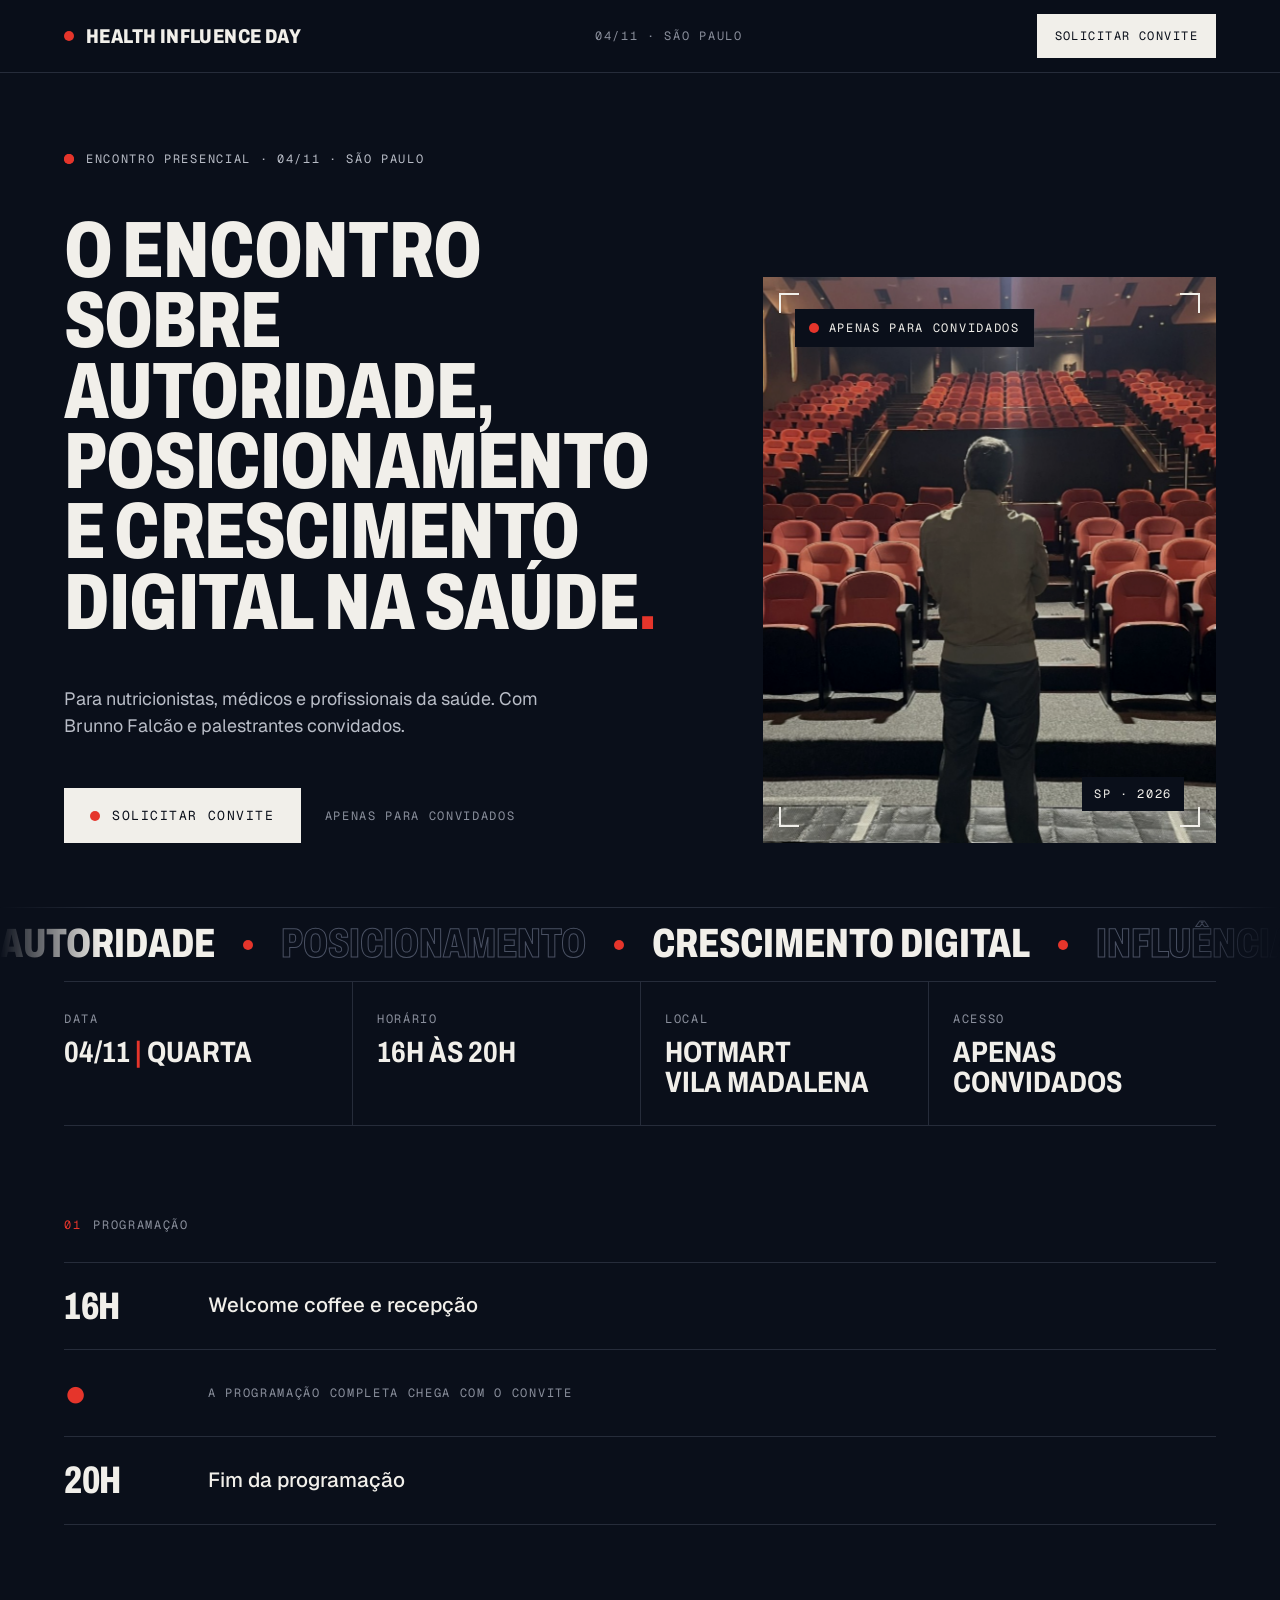
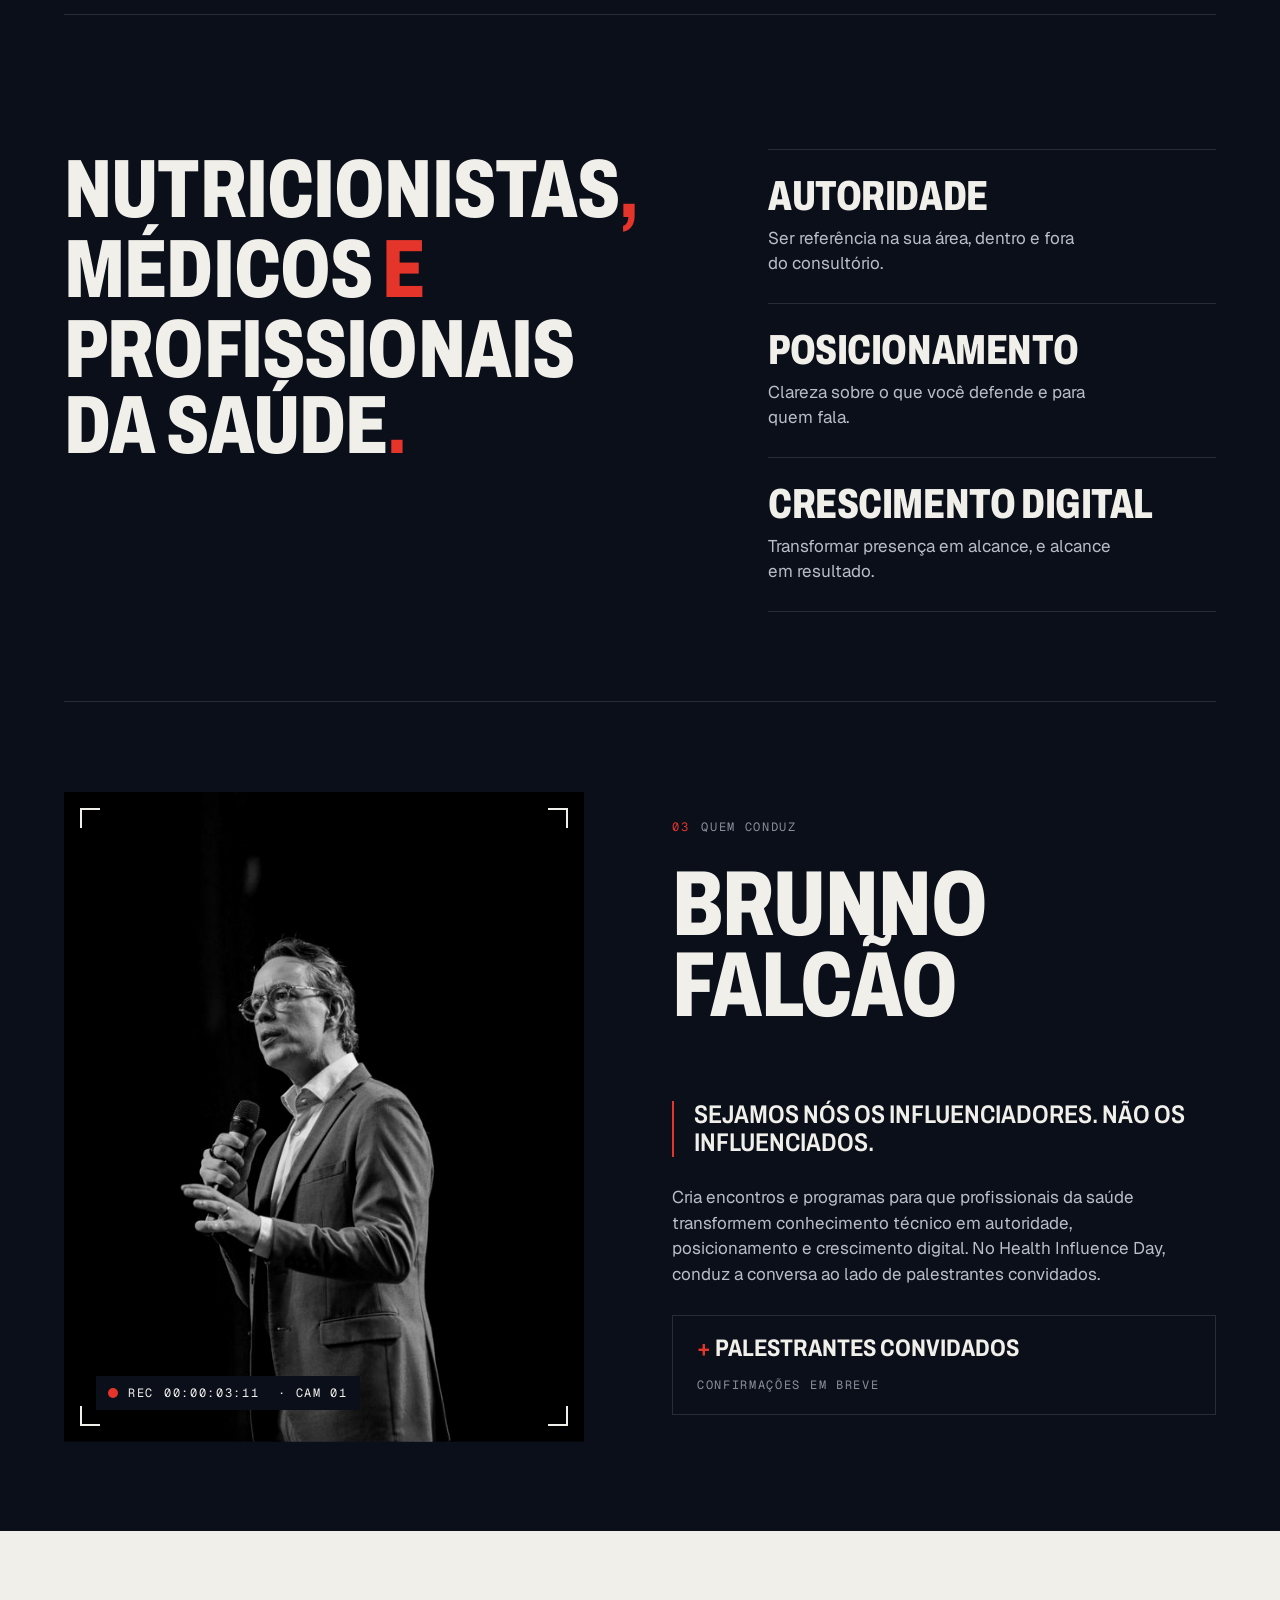
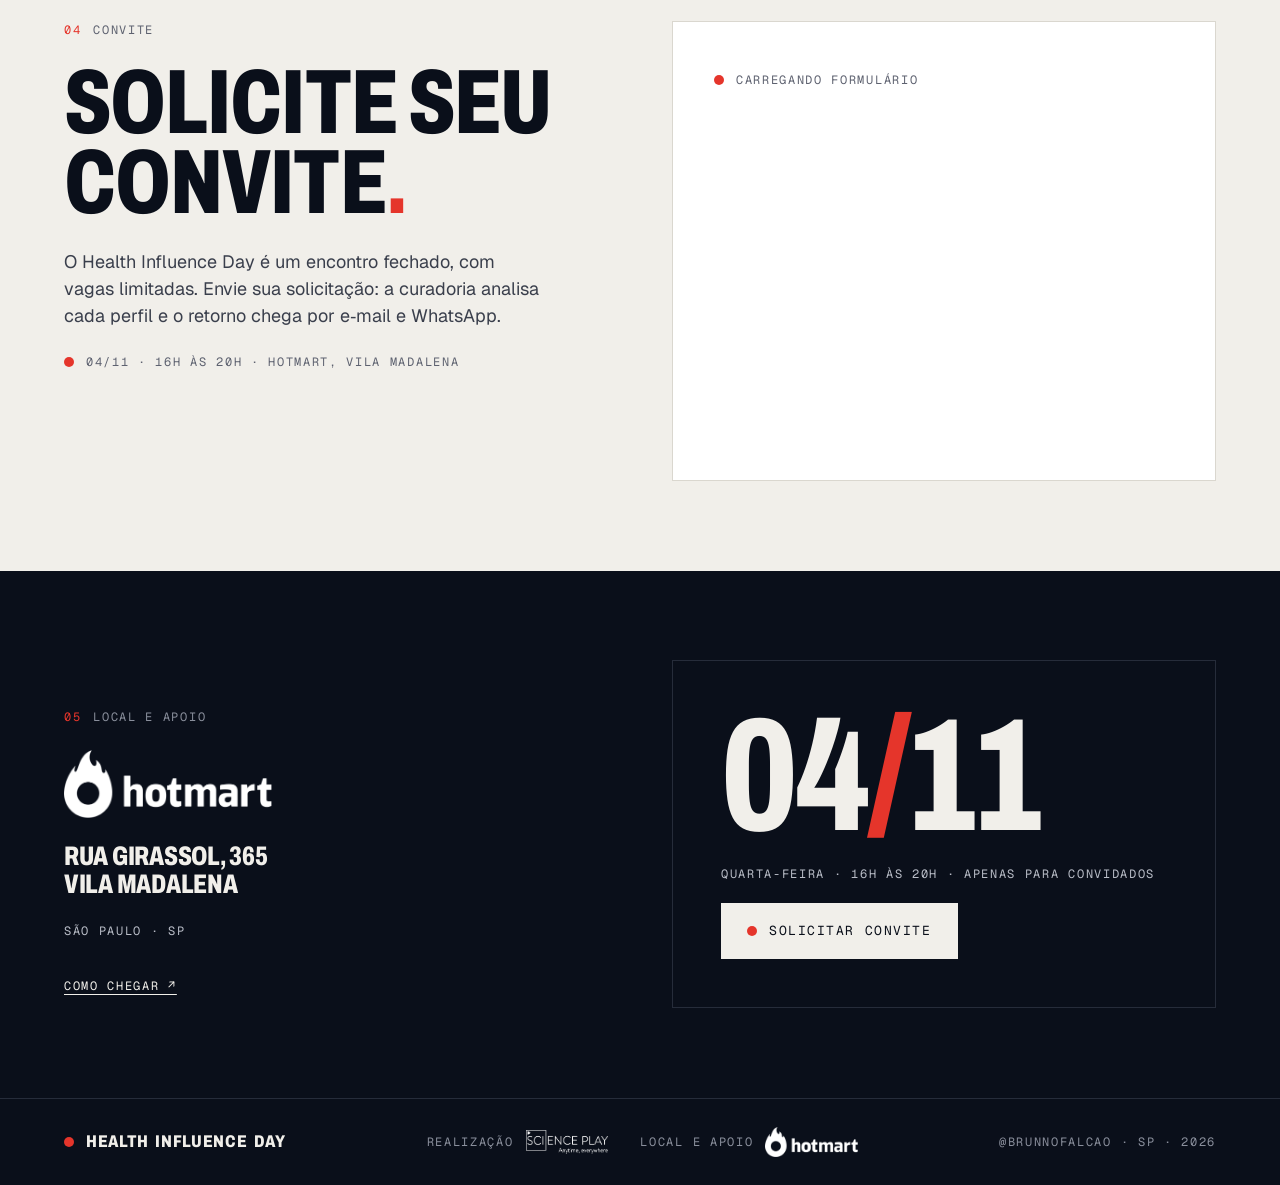
==== commit a2aa153a: "Update index.html" ====
--- a/index.html
+++ b/index.html
@@ -28,6 +28,18 @@
 {"@context":"https://schema.org","@type":"Event","name":"Health Influence Day","description":"O encontro sobre autoridade, posicionamento e crescimento digital na saúde.","startDate":"2026-11-04T16:00:00-03:00","endDate":"2026-11-04T20:00:00-03:00","eventAttendanceMode":"https://schema.org/OfflineEventAttendanceMode","eventStatus":"https://schema.org/EventScheduled","location":{"@type":"Place","name":"Hotmart","address":{"@type":"PostalAddress","streetAddress":"Rua Girassol, 365","addressLocality":"São Paulo","addressRegion":"SP","addressCountry":"BR"}},"organizer":{"@type":"Organization","name":"Science Play","url":"https://scienceplay.com"},"performer":{"@type":"Person","name":"Brunno Falcão"},"image":"https://hid.scienceplay.com/img/og.jpg"}
 </script>
 <link rel="stylesheet" href="assets/style.css?v=4">
+<!-- Meta Pixel -->
+<script>
+!function(f,b,e,v,n,t,s){if(f.fbq)return;n=f.fbq=function(){n.callMethod?
+n.callMethod.apply(n,arguments):n.queue.push(arguments)};if(!f._fbq)f._fbq=n;
+n.push=n;n.loaded=!0;n.version='2.0';n.queue=[];t=b.createElement(e);t.async=!0;
+t.src=v;s=b.getElementsByTagName(e)[0];s.parentNode.insertBefore(t,s)}(window,
+document,'script','https://connect.facebook.net/en_US/fbevents.js');
+fbq('init', '460696430970324');
+fbq('track', 'PageView');
+</script>
+<noscript><img height="1" width="1" style="display:none" alt="" src="https://www.facebook.com/tr?id=460696430970324&ev=PageView&noscript=1"></noscript>
+<!-- Fim Meta Pixel -->
 </head>
 <body>
 
@@ -177,6 +189,17 @@
   </div>
 </footer>
 
+<script>
+/* Meta: marca quem chegou a ver o formulário (público de remarketing "viu e não enviou") */
+(function () {
+  var alvo = document.getElementById('convite');
+  if (!alvo || !('IntersectionObserver' in window) || !window.fbq) return;
+  var io = new IntersectionObserver(function (e) {
+    if (e[0].isIntersecting) { fbq('track', 'ViewContent', { content_name: 'Formulario de convite HID' }); io.disconnect(); }
+  }, { threshold: 0.4 });
+  io.observe(alvo);
+})();
+</script>
 <script src="assets/motion.js?v=4" defer></script>
 <script>
 /* Barra de CTA no mobile: aparece depois do hero e some quando o formulário está na tela */
--- a/assets/style.css
+++ b/assets/style.css
@@ -293,8 +293,10 @@
 /* ===== revelação ao rolar ===== */
 .js .r{opacity:0;transform:translate3d(0,22px,0);transition:opacity .9s cubic-bezier(.2,.75,.1,1) var(--d,0ms),transform .9s cubic-bezier(.2,.75,.1,1) var(--d,0ms)}
 .js .r.in{opacity:1;transform:none}
-.js .photo.r{opacity:1;transform:none;clip-path:inset(0 0 100% 0);transition:clip-path 1.2s cubic-bezier(.75,0,.15,1)}
-.js .photo.r.in{clip-path:inset(0 0 0 0)}
+/* o recorte fica na imagem, não no bloco observado: com clip-path no próprio bloco o navegador o considera invisível e a animação nunca dispara */
+.js .photo.r{opacity:1;transform:none}
+.js .photo.r>img{clip-path:inset(0 0 100% 0);transition:clip-path 1.2s cubic-bezier(.75,0,.15,1)}
+.js .photo.r.in>img{clip-path:inset(0 0 0 0)}
 /* linhas que se desenham */
 .row,.time{position:relative}
 .js .row.r,.js .time.r{border-top-color:transparent}
@@ -303,7 +305,7 @@
 
 @media (prefers-reduced-motion:reduce){
   .ticker-track,.tag--rec .dot,.hero .label .dot::after,.ty-hero .label .dot::after,.rd-loading::before{animation:none}
-  .js .r,.js .photo.r,.js .hero .stack>*,.js .ty-hero .stack>*,.js .photo--hero,.js .ty-photo,.js .photo .corner,.js .photo .tag,.js:not(.ready) .w>*{opacity:1 !important;transform:none !important;clip-path:none !important;transition:none !important}
+  .js .r,.js .photo.r>img,.js .hero .stack>*,.js .ty-hero .stack>*,.js .photo--hero,.js .ty-photo,.js .photo .corner,.js .photo .tag,.js:not(.ready) .w>*{opacity:1 !important;transform:none !important;clip-path:none !important;transition:none !important}
   .js .row.r::before,.js .time.r::before{transform:none;transition:none}
 }
-@media (min-width:761px) and (max-width:999px){.photo--hero{aspect-ratio:16/11}.photo--hero img{object-position:center 55%}}
+@media (min-width:761px) and (max-width:999px){.photo--hero{aspect-ratio:16/11}.photo--hero img{object-position:center 55%}}  
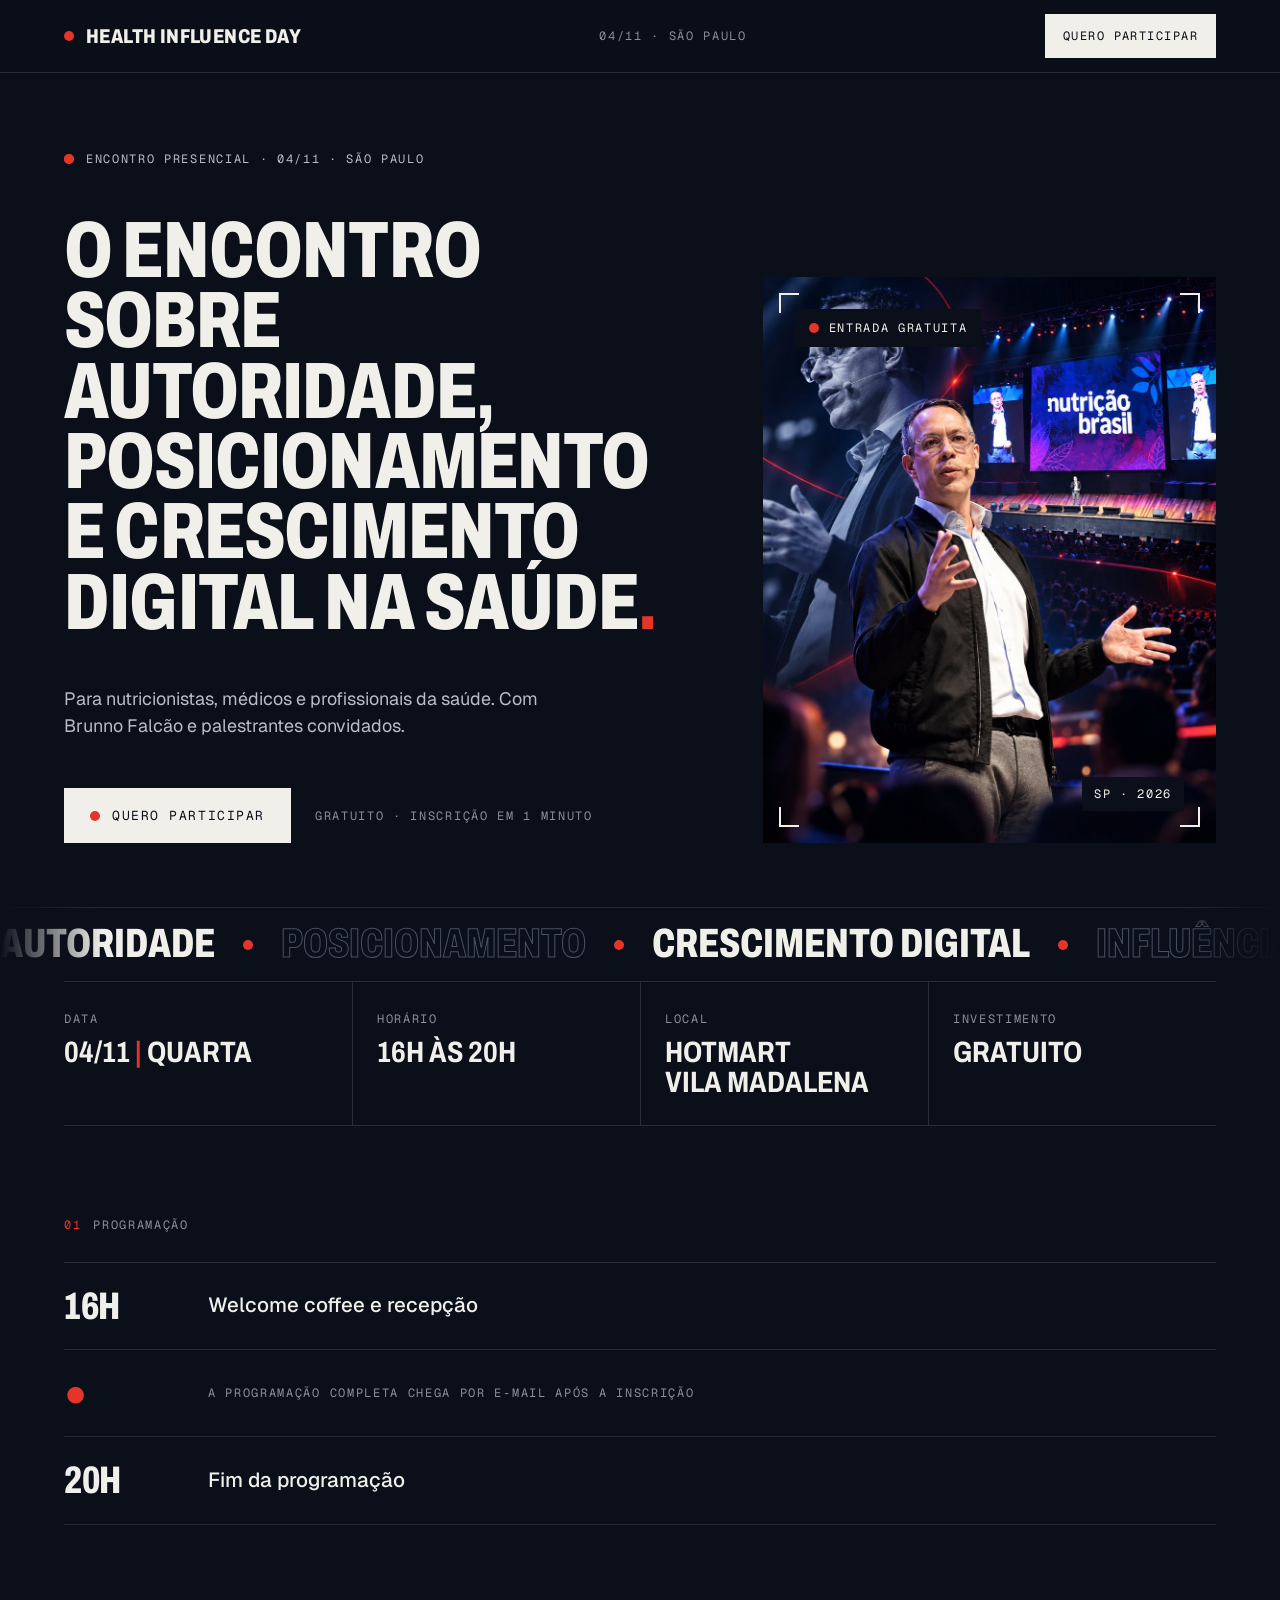
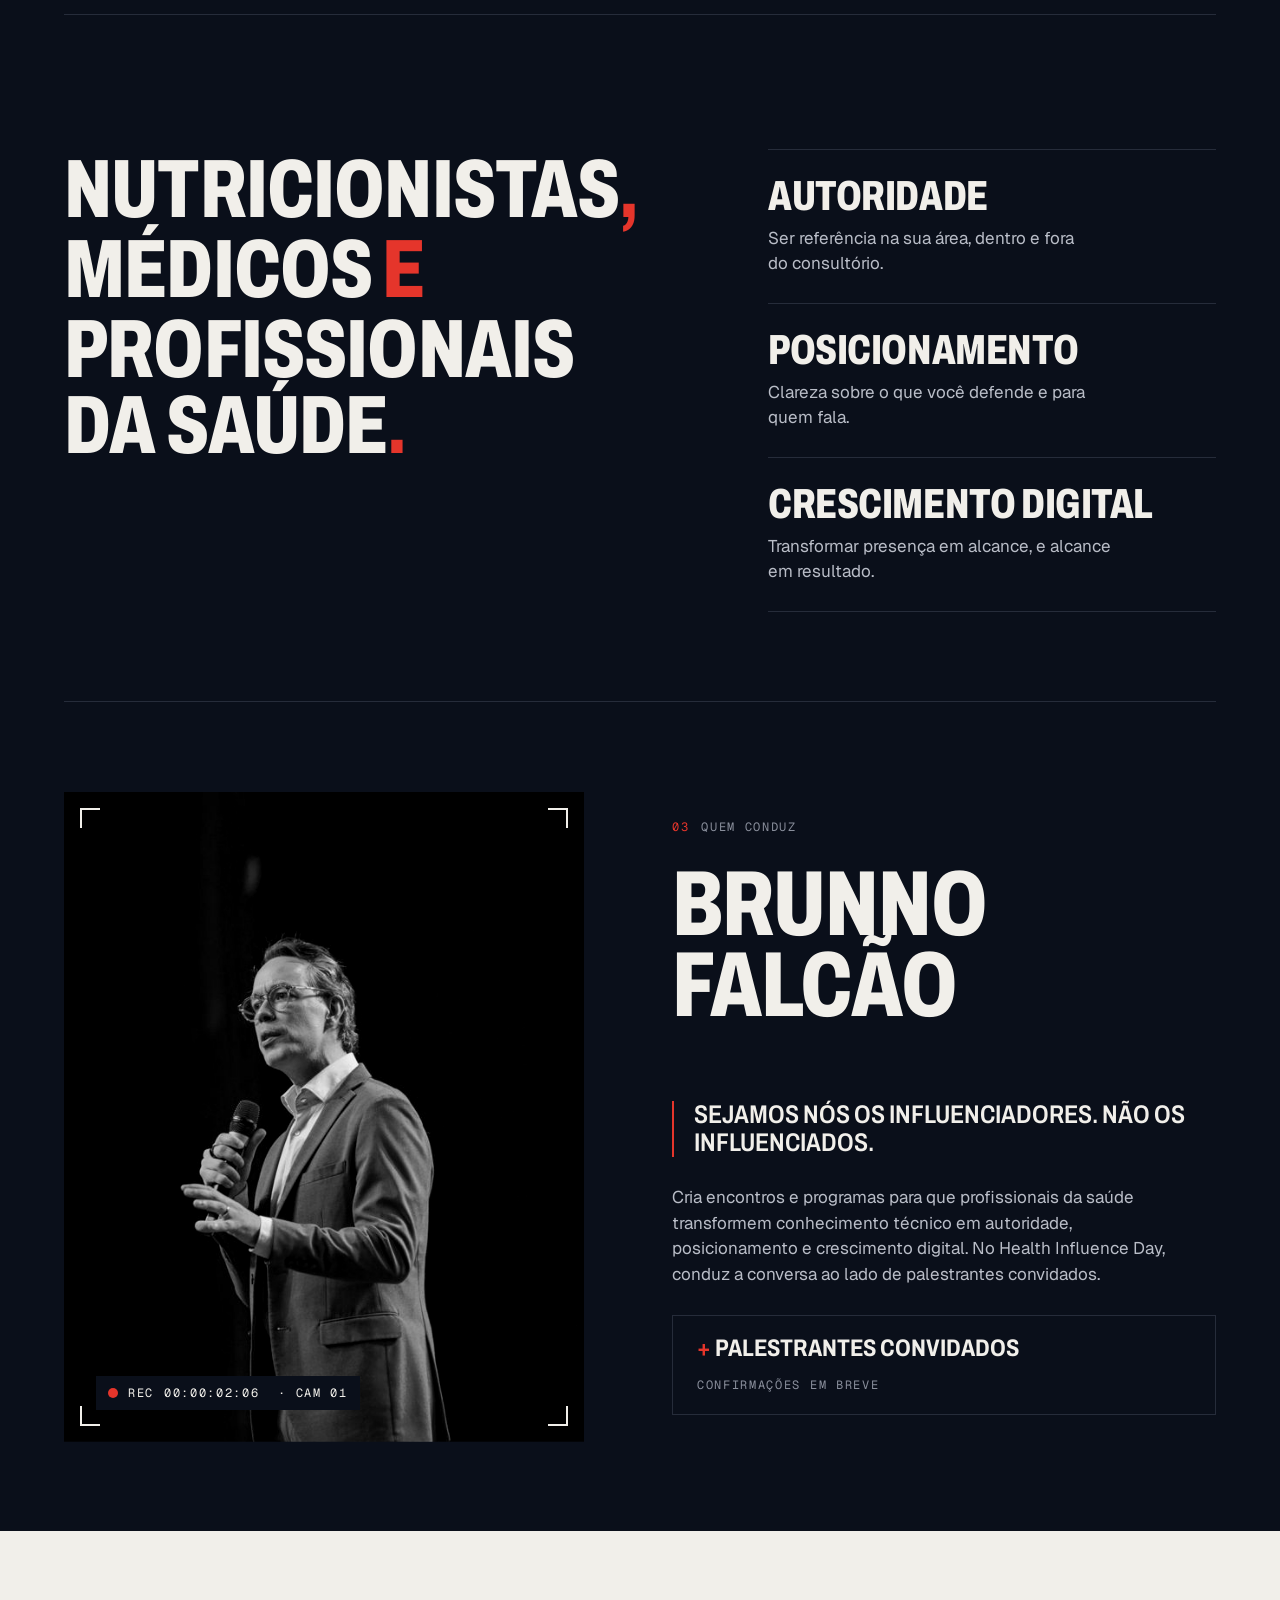
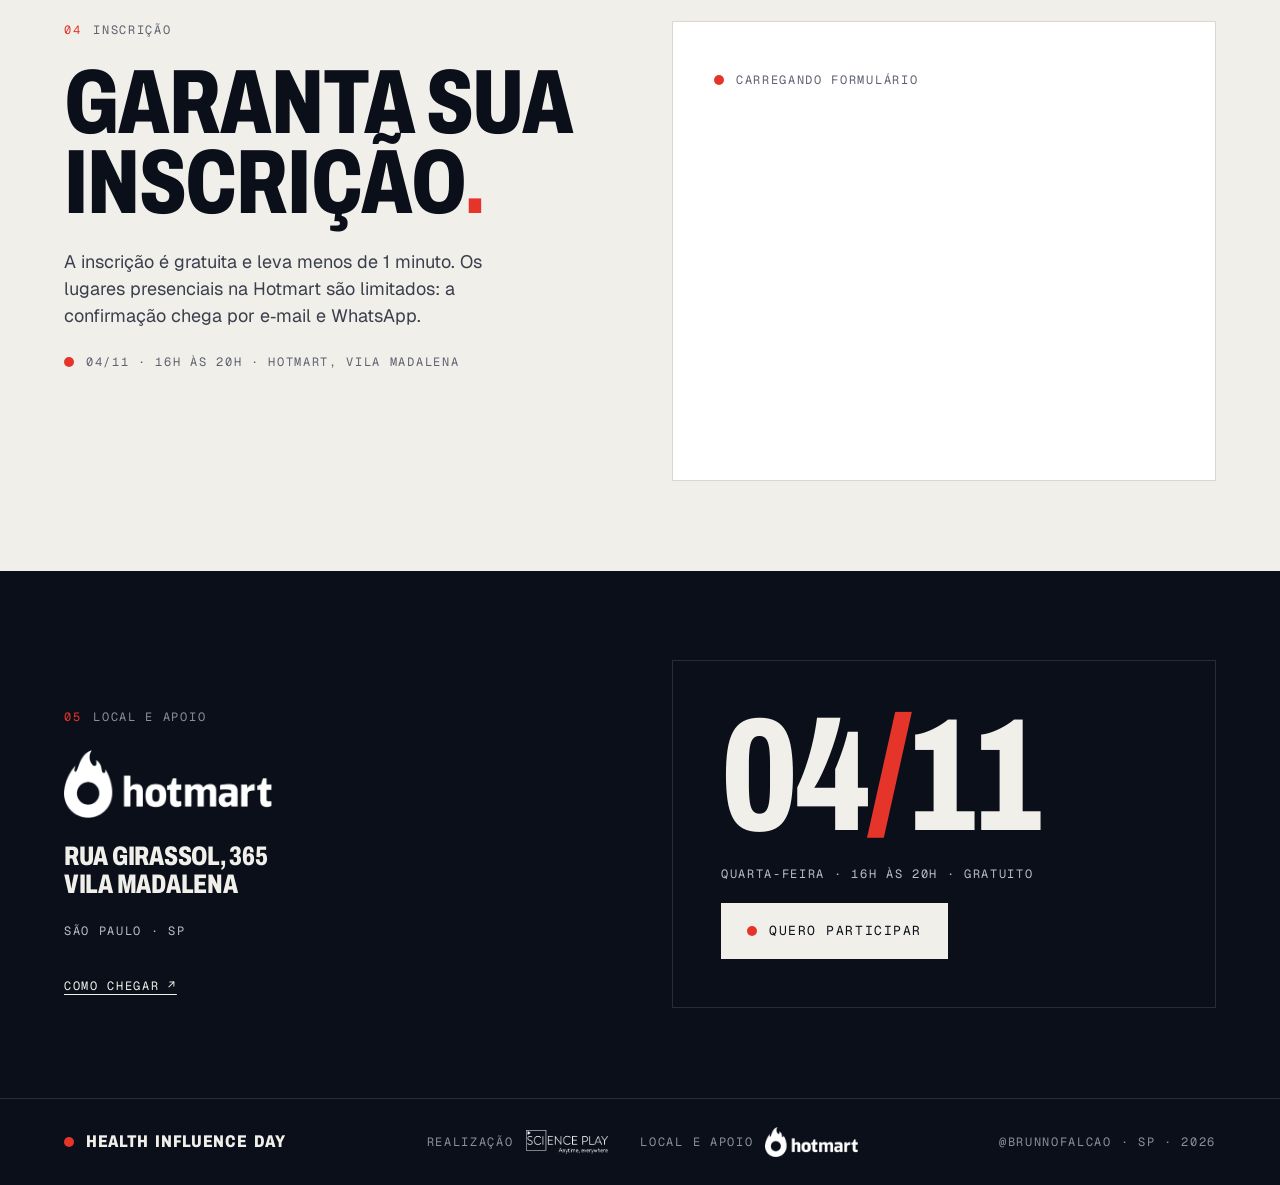
==== commit 3e871783: "Add files via upload" ====
--- a/index.html
+++ b/index.html
@@ -4,26 +4,26 @@
 <meta charset="utf-8">
 <meta name="viewport" content="width=device-width, initial-scale=1, viewport-fit=cover">
 <title>Health Influence Day · 04/11 · São Paulo</title>
-<meta name="description" content="O encontro sobre autoridade, posicionamento e crescimento digital na saúde. Para nutricionistas, médicos e profissionais da saúde. 04/11, Hotmart, Vila Madalena. Apenas para convidados.">
+<meta name="description" content="O encontro sobre autoridade, posicionamento e crescimento digital na saúde. Para nutricionistas, médicos e profissionais da saúde. 04/11, Hotmart, Vila Madalena. Gratuito, com inscrição.">
 <meta name="theme-color" content="#0A0F1A">
 <link rel="canonical" href="https://hid.scienceplay.com/">
 <meta property="og:type" content="website">
 <meta property="og:url" content="https://hid.scienceplay.com/">
 <meta property="og:title" content="Health Influence Day · 04/11 · São Paulo">
 <meta property="og:description" content="Autoridade, posicionamento e crescimento digital na saúde. Com Brunno Falcão e palestrantes convidados. Apenas para convidados.">
-<meta property="og:image" content="https://hid.scienceplay.com/img/og.jpg?v=2">
+<meta property="og:image" content="https://hid.scienceplay.com/img/og.jpg?v=3">
 <meta property="og:image:width" content="1200">
 <meta property="og:image:height" content="630">
-<meta property="og:image:alt" content="Health Influence Day, 04/11 em São Paulo, na Hotmart. Apenas para convidados.">
+<meta property="og:image:alt" content="Health Influence Day, 04/11 em São Paulo, na Hotmart. Gratuito, com inscrição.">
 <meta property="og:locale" content="pt_BR">
 <meta property="og:site_name" content="Health Influence Day">
 <meta name="twitter:card" content="summary_large_image">
-<meta name="twitter:image" content="https://hid.scienceplay.com/img/og.jpg?v=2">
+<meta name="twitter:image" content="https://hid.scienceplay.com/img/og.jpg?v=3">
 <link rel="icon" href="data:image/svg+xml,%3Csvg xmlns='http://www.w3.org/2000/svg' viewBox='0 0 32 32'%3E%3Crect width='32' height='32' fill='%230A0F1A'/%3E%3Ccircle cx='16' cy='16' r='7' fill='%23E5352B'/%3E%3C/svg%3E">
 <link rel="preconnect" href="https://fonts.googleapis.com">
 <link rel="preconnect" href="https://fonts.gstatic.com" crossorigin>
 <link href="https://fonts.googleapis.com/css2?family=Archivo:wdth,wght@62..125,400..900&family=Geist:wght@300..700&family=Geist+Mono:wght@400;500&display=swap" rel="stylesheet">
-<link rel="preload" as="image" href="img/hero-plateia.jpg" imagesrcset="img/hero-plateia-600.jpg 600w, img/hero-plateia.jpg 1000w" imagesizes="(max-width:900px) 100vw, 50vw">
+<link rel="preload" as="image" href="img/hero-palestra.jpg" imagesrcset="img/hero-palestra-600.jpg 600w, img/hero-palestra.jpg 1000w" imagesizes="(max-width:900px) 100vw, 50vw">
 <script type="application/ld+json">
 {"@context":"https://schema.org","@type":"Event","name":"Health Influence Day","description":"O encontro sobre autoridade, posicionamento e crescimento digital na saúde.","startDate":"2026-11-04T16:00:00-03:00","endDate":"2026-11-04T20:00:00-03:00","eventAttendanceMode":"https://schema.org/OfflineEventAttendanceMode","eventStatus":"https://schema.org/EventScheduled","location":{"@type":"Place","name":"Hotmart","address":{"@type":"PostalAddress","streetAddress":"Rua Girassol, 365","addressLocality":"São Paulo","addressRegion":"SP","addressCountry":"BR"}},"organizer":{"@type":"Organization","name":"Science Play","url":"https://scienceplay.com"},"performer":{"@type":"Person","name":"Brunno Falcão"},"image":"https://hid.scienceplay.com/img/og.jpg"}
 </script>
@@ -47,7 +47,7 @@
   <div class="wrap">
     <a class="brand" href="#topo" aria-label="Health Influence Day, início"><span class="dot"></span>Health Influence Day</a>
     <div class="mono dim top-meta">04/11 · <span class="hide-m">São Paulo</span><span class="show-m">SP</span></div>
-    <a class="btn btn--sm top-cta" href="#convite">Solicitar convite</a>
+    <a class="btn btn--sm top-cta" href="#convite">Quero participar</a>
   </div>
 </header>
 
@@ -59,14 +59,14 @@
         <h1 class="h" data-split>O encontro sobre autoridade, posicionamento e crescimento digital na saúde<span class="red">.</span></h1>
         <p class="lead">Para nutricionistas, médicos e profissionais da saúde. Com Brunno Falcão e palestrantes convidados.</p>
         <div class="cta-row">
-          <a class="btn" href="#convite"><span class="dot"></span>Solicitar convite</a>
-          <div class="mono dim">Apenas para convidados</div>
-        </div>
-      </div>
-      <div class="photo photo--hero">
-        <img src="img/hero-plateia.jpg" srcset="img/hero-plateia-600.jpg 600w, img/hero-plateia.jpg 1000w" sizes="(max-width:900px) 100vw, 50vw" width="1000" height="1773" alt="Brunno Falcão de costas no palco, diante da plateia vazia" fetchpriority="high">
+          <a class="btn" href="#convite"><span class="dot"></span>Quero participar</a>
+          <div class="mono dim">Gratuito · Inscrição em 1 minuto</div>
+        </div>
+      </div>
+      <div class="photo photo--hero photo--palestra">
+        <img src="img/hero-palestra.jpg" srcset="img/hero-palestra-600.jpg 600w, img/hero-palestra.jpg 1000w" sizes="(max-width:900px) 100vw, 42vw" width="1000" height="1250" alt="Brunno Falcão palestrando no palco do Nutrição Brasil, diante de um auditório lotado" fetchpriority="high">
         <div class="corner corner--tl"></div><div class="corner corner--tr"></div><div class="corner corner--bl"></div><div class="corner corner--br"></div>
-        <div class="tag tag--tl tag--rec mono"><span class="dot"></span>Apenas para convidados</div>
+        <div class="tag tag--tl tag--rec mono"><span class="dot"></span>Entrada gratuita</div>
         <div class="tag tag--br mono">SP · 2026</div>
       </div>
     </div>
@@ -79,7 +79,7 @@
       <div><div class="mono dim">Data</div><div class="h h--md">04/11 <span class="red">|</span> Quarta</div></div>
       <div><div class="mono dim">Horário</div><div class="h h--md">16h às 20h</div></div>
       <div><div class="mono dim">Local</div><div class="h h--md">Hotmart<br><span class="nw">Vila Madalena</span></div></div>
-      <div><div class="mono dim">Acesso</div><div class="h h--md">Apenas convidados</div></div>
+      <div><div class="mono dim">Investimento</div><div class="h h--md">Gratuito</div></div>
     </div></div>
   </section>
 
@@ -88,7 +88,7 @@
       <div class="label mono dim"><span class="red">01</span>Programação</div>
       <div>
         <div class="time"><div class="h">16H</div><strong>Welcome coffee e recepção</strong></div>
-        <div class="time"><div class="h red">●</div><div class="mono dim">A programação completa chega com o convite</div></div>
+        <div class="time"><div class="h red">●</div><div class="mono dim">A programação completa chega por e&#8209;mail após a inscrição</div></div>
         <div class="time"><div class="h">20H</div><strong>Fim da programação</strong></div>
       </div>
     </div>
@@ -137,9 +137,9 @@
   <section class="paper pad">
     <div class="wrap grid2 convite" id="convite">
       <div class="stack stack--sm convite-txt">
-        <div class="label mono dim"><span class="red">04</span>Convite</div>
-        <h2 class="h">Solicite seu convite<span class="red">.</span></h2>
-        <p class="muted">O Health Influence Day é um encontro fechado, com vagas limitadas. Envie sua solicitação: a curadoria analisa cada perfil e o retorno chega por e&#8209;mail e WhatsApp.</p>
+        <div class="label mono dim"><span class="red">04</span>Inscrição</div>
+        <h2 class="h">Garanta sua inscrição<span class="red">.</span></h2>
+        <p class="muted">A inscrição é gratuita e leva menos de 1 minuto. Os lugares presenciais na Hotmart são limitados: a confirmação chega por e&#8209;mail e WhatsApp.</p>
         <div class="label mono dim"><span class="dot"></span>04/11 · 16h às 20h · Hotmart, Vila Madalena</div>
       </div>
 
@@ -147,7 +147,7 @@
         <div class="rd-box">
           <div class="rd-loading mono dim" id="rd-status">Carregando formulário</div>
           <div id="formulario-aplicacao-hid-9331237108acf9518650"></div>
-          <noscript><p class="rd-fallback">Ative o JavaScript do navegador para solicitar seu convite.</p></noscript>
+          <noscript><p class="rd-fallback">Ative o JavaScript do navegador para fazer sua inscrição.</p></noscript>
         </div>
       </div>
     </div>
@@ -164,8 +164,8 @@
       </div>
       <div class="close">
         <div class="h">04<span class="red">/</span>11</div>
-        <div class="mono muted">Quarta-feira · 16h às 20h · Apenas para convidados</div>
-        <a class="btn" href="#convite"><span class="dot"></span>Solicitar convite</a>
+        <div class="mono muted">Quarta-feira · 16h às 20h · Gratuito</div>
+        <a class="btn" href="#convite"><span class="dot"></span>Quero participar</a>
       </div>
     </div>
   </section>
@@ -174,7 +174,7 @@
 <div class="mbar" id="mbar" aria-hidden="true">
   <div class="mbar-in">
     <div class="mbar-txt"><span class="mono">04/11 · Quarta</span><span class="mono dim">Hotmart · SP</span></div>
-    <a class="btn mbar-btn" href="#convite" tabindex="-1"><span class="dot"></span>Solicitar convite</a>
+    <a class="btn mbar-btn" href="#convite" tabindex="-1"><span class="dot"></span>Quero participar</a>
   </div>
 </div>
 
@@ -195,7 +195,7 @@
   var alvo = document.getElementById('convite');
   if (!alvo || !('IntersectionObserver' in window) || !window.fbq) return;
   var io = new IntersectionObserver(function (e) {
-    if (e[0].isIntersecting) { fbq('track', 'ViewContent', { content_name: 'Formulario de convite HID' }); io.disconnect(); }
+    if (e[0].isIntersecting) { fbq('track', 'ViewContent', { content_name: 'Formulario de inscricao HID' }); io.disconnect(); }
   }, { threshold: 0.4 });
   io.observe(alvo);
 })();
--- a/assets/style.css
+++ b/assets/style.css
@@ -308,4 +308,9 @@
   .js .r,.js .photo.r>img,.js .hero .stack>*,.js .ty-hero .stack>*,.js .photo--hero,.js .ty-photo,.js .photo .corner,.js .photo .tag,.js:not(.ready) .w>*{opacity:1 !important;transform:none !important;clip-path:none !important;transition:none !important}
   .js .row.r::before,.js .time.r::before{transform:none;transition:none}
 }
-@media (min-width:761px) and (max-width:999px){.photo--hero{aspect-ratio:16/11}.photo--hero img{object-position:center 55%}}  
+@media (min-width:761px) and (max-width:999px){.photo--hero{aspect-ratio:16/11}.photo--hero img{object-position:center 55%}}
+
+/* foto do hero: palestra no Nutrição Brasil (já tratada, sem escurecer) */
+.photo--palestra img{object-position:center 22%;filter:none}
+@media (min-width:761px) and (max-width:999px){.photo--palestra img{object-position:center 26%}}
+@media (max-width:760px){.photo--palestra img{object-position:center 16%}}
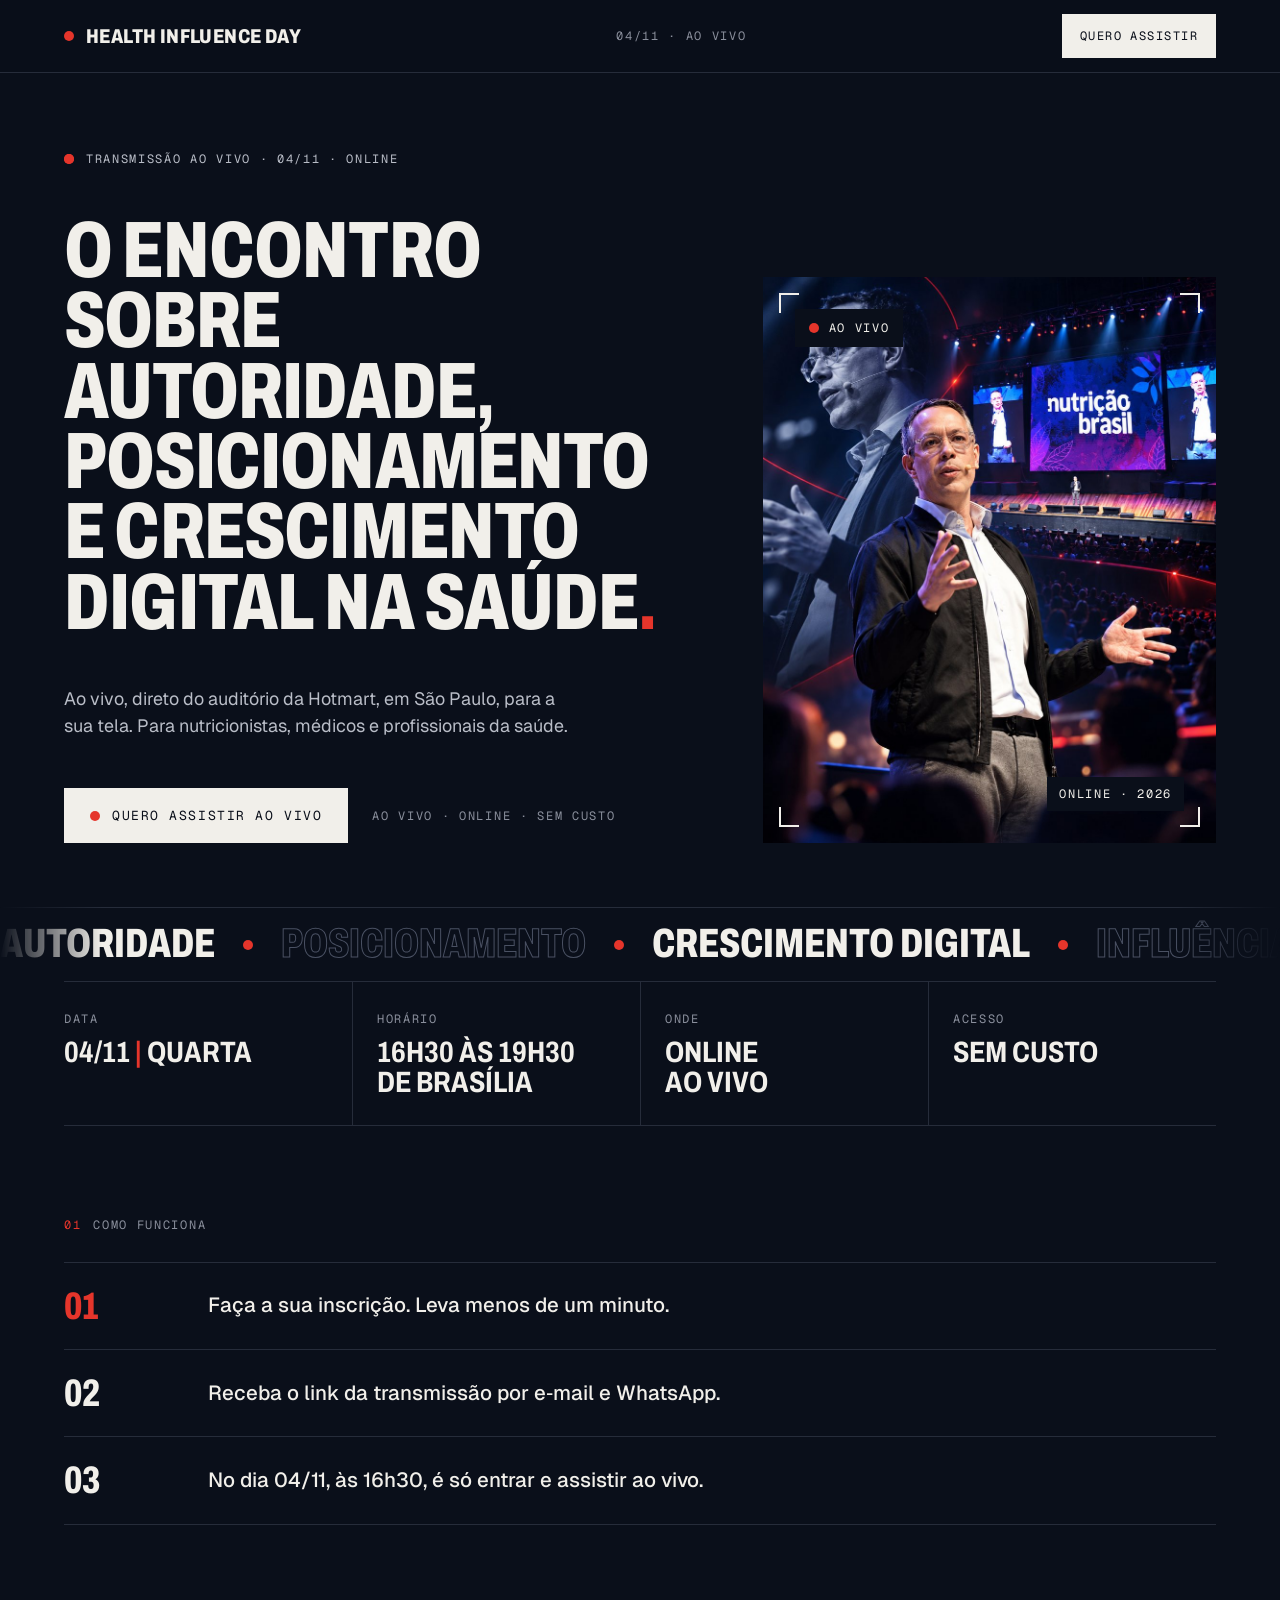
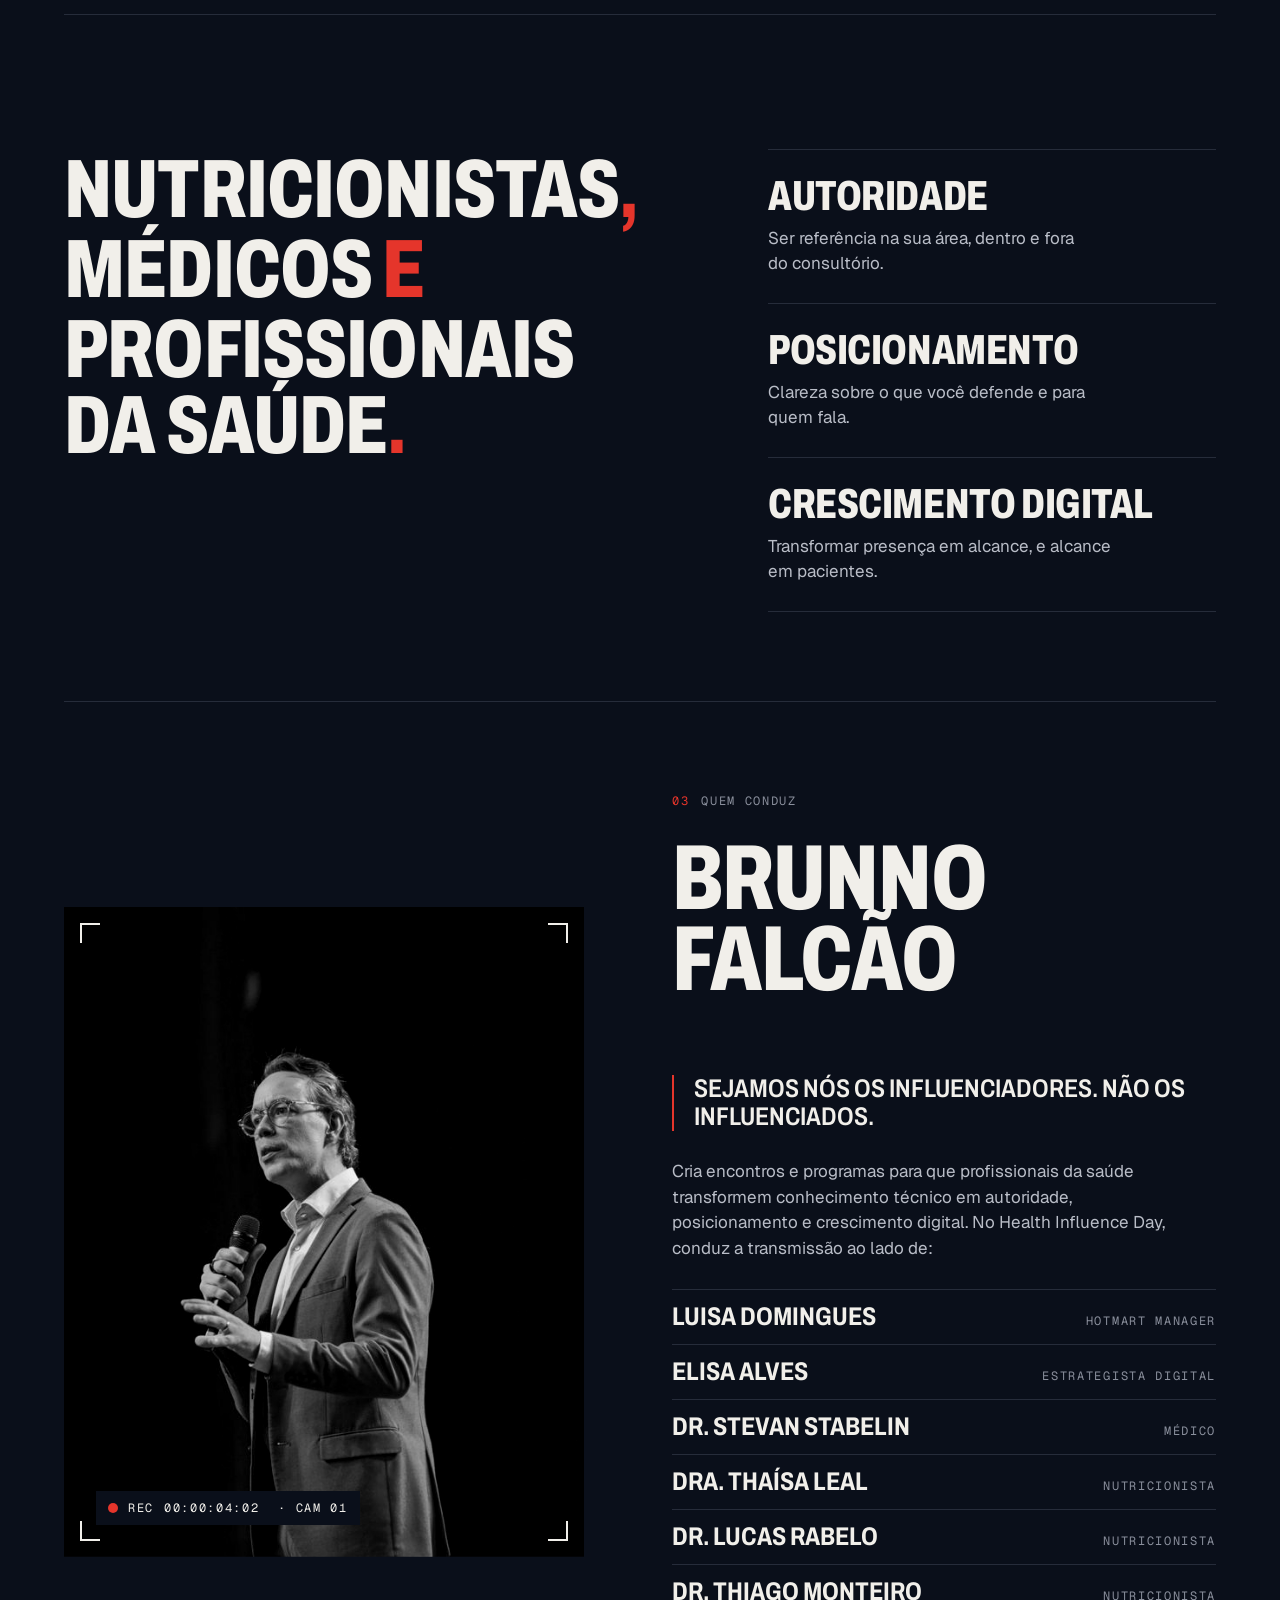
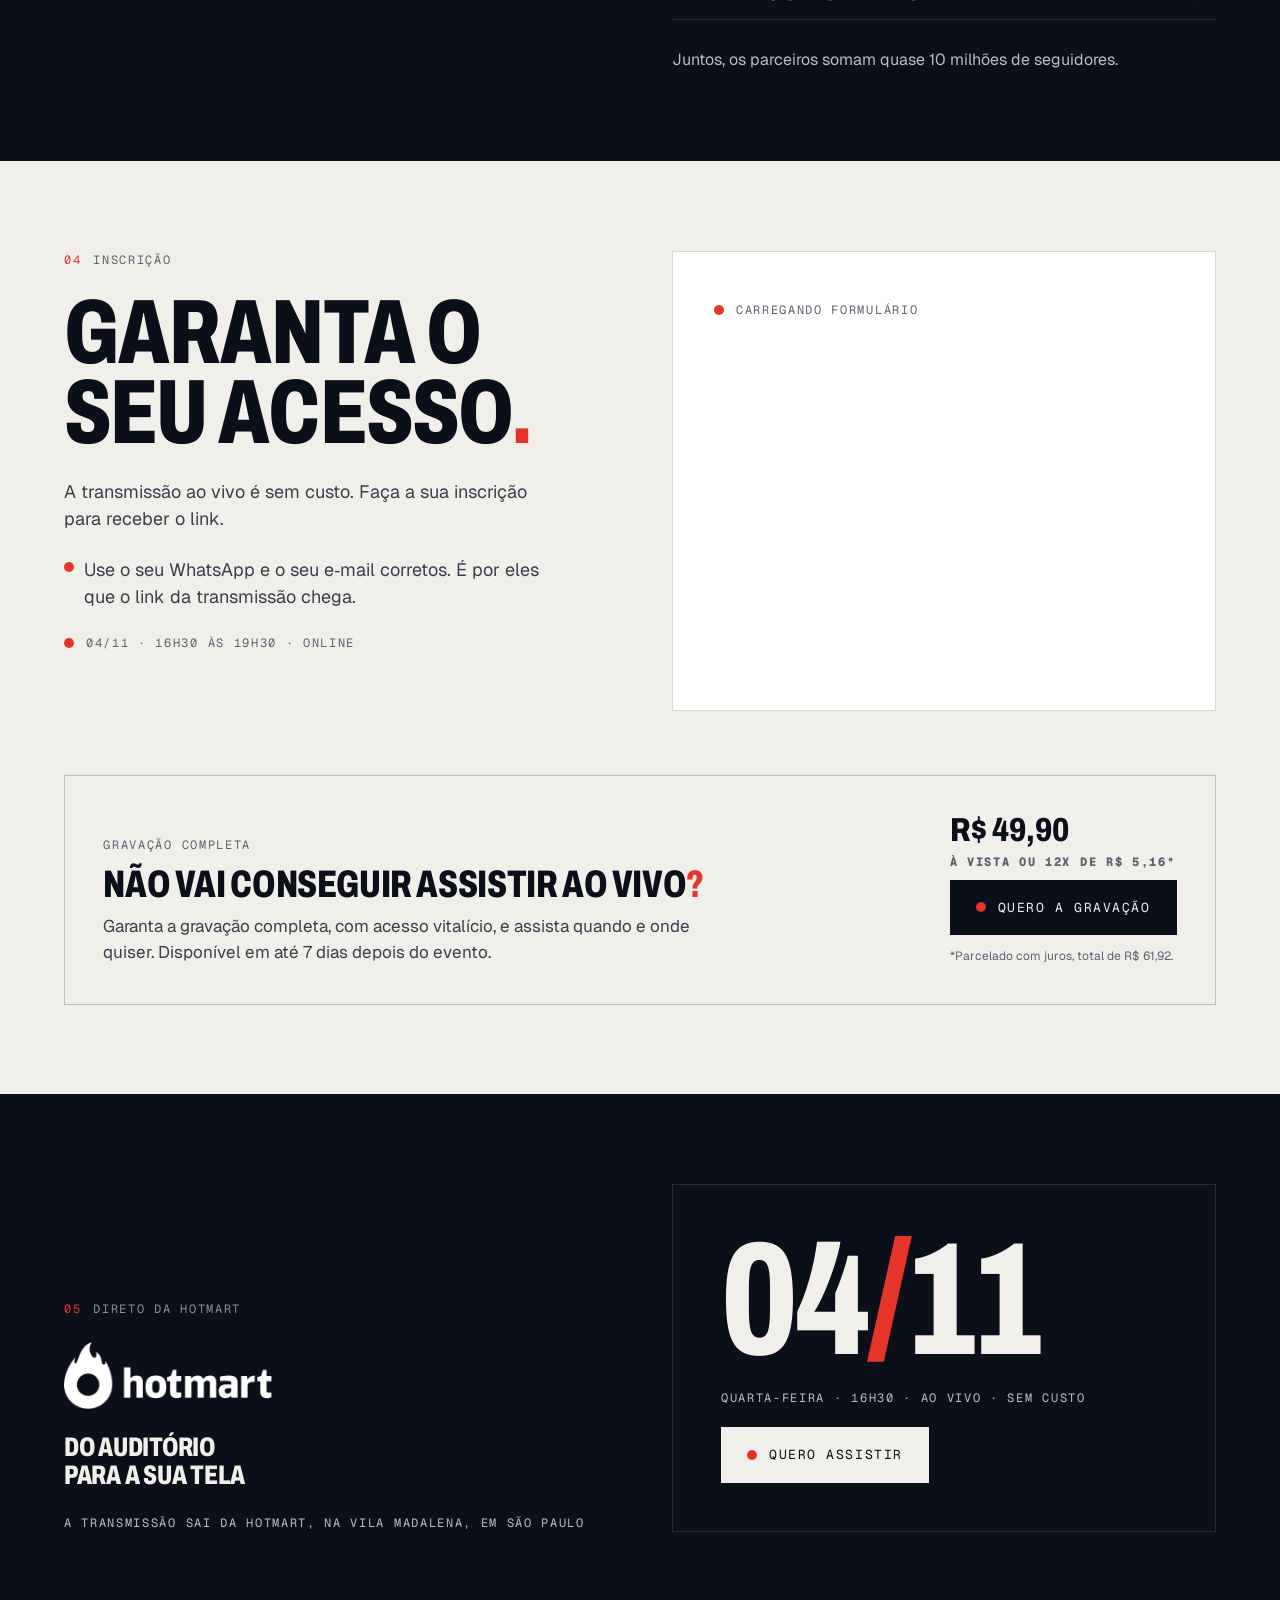
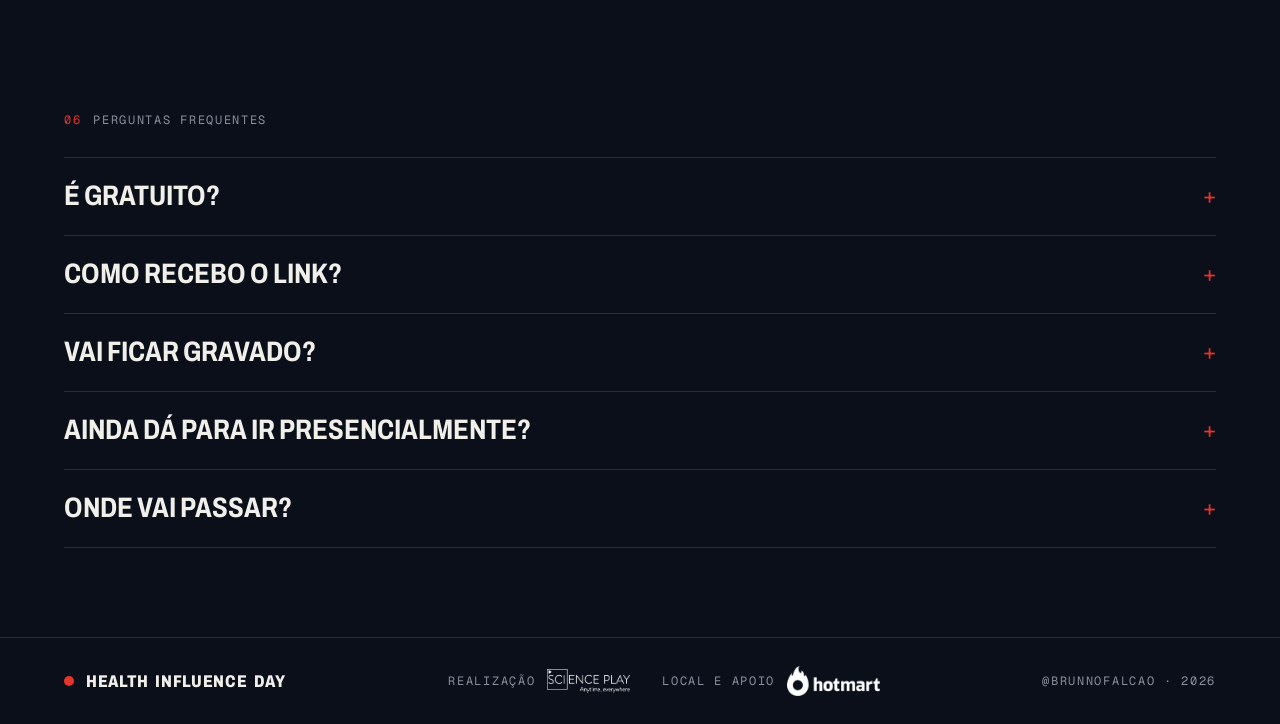
==== commit ec885032: "Add files via upload" ====
--- a/index.html
+++ b/index.html
@@ -3,31 +3,59 @@
 <head>
 <meta charset="utf-8">
 <meta name="viewport" content="width=device-width, initial-scale=1, viewport-fit=cover">
-<title>Health Influence Day · 04/11 · São Paulo</title>
-<meta name="description" content="O encontro sobre autoridade, posicionamento e crescimento digital na saúde. Para nutricionistas, médicos e profissionais da saúde. 04/11, Hotmart, Vila Madalena. Gratuito, com inscrição.">
+<title>Health Influence Day · Ao vivo · 04/11</title>
+<meta name="description" content="Transmissão ao vivo e sem custo, direto da Hotmart, sobre autoridade, posicionamento e crescimento digital para profissionais da saúde. Quarta, 04/11, às 16h30.">
 <meta name="theme-color" content="#0A0F1A">
 <link rel="canonical" href="https://hid.scienceplay.com/">
 <meta property="og:type" content="website">
 <meta property="og:url" content="https://hid.scienceplay.com/">
-<meta property="og:title" content="Health Influence Day · 04/11 · São Paulo">
-<meta property="og:description" content="Autoridade, posicionamento e crescimento digital na saúde. Com Brunno Falcão e palestrantes convidados. Apenas para convidados.">
-<meta property="og:image" content="https://hid.scienceplay.com/img/og.jpg?v=3">
+<meta property="og:title" content="Health Influence Day · Ao vivo e sem custo · 04/11">
+<meta property="og:description" content="Direto do auditório da Hotmart para a sua tela. Autoridade, posicionamento e crescimento digital na saúde. Quarta, 04/11, às 16h30.">
+<meta property="og:image" content="https://hid.scienceplay.com/img/og-online.jpg?v=1">
 <meta property="og:image:width" content="1200">
 <meta property="og:image:height" content="630">
-<meta property="og:image:alt" content="Health Influence Day, 04/11 em São Paulo, na Hotmart. Gratuito, com inscrição.">
+<meta property="og:image:alt" content="Health Influence Day, ao vivo e online, quarta, 04/11, às 16h30. Transmissão sem custo, direto da Hotmart.">
 <meta property="og:locale" content="pt_BR">
 <meta property="og:site_name" content="Health Influence Day">
 <meta name="twitter:card" content="summary_large_image">
-<meta name="twitter:image" content="https://hid.scienceplay.com/img/og.jpg?v=3">
+<meta name="twitter:image" content="https://hid.scienceplay.com/img/og-online.jpg?v=1">
 <link rel="icon" href="data:image/svg+xml,%3Csvg xmlns='http://www.w3.org/2000/svg' viewBox='0 0 32 32'%3E%3Crect width='32' height='32' fill='%230A0F1A'/%3E%3Ccircle cx='16' cy='16' r='7' fill='%23E5352B'/%3E%3C/svg%3E">
 <link rel="preconnect" href="https://fonts.googleapis.com">
 <link rel="preconnect" href="https://fonts.gstatic.com" crossorigin>
 <link href="https://fonts.googleapis.com/css2?family=Archivo:wdth,wght@62..125,400..900&family=Geist:wght@300..700&family=Geist+Mono:wght@400;500&display=swap" rel="stylesheet">
 <link rel="preload" as="image" href="img/hero-palestra.jpg" imagesrcset="img/hero-palestra-600.jpg 600w, img/hero-palestra.jpg 1000w" imagesizes="(max-width:900px) 100vw, 50vw">
 <script type="application/ld+json">
-{"@context":"https://schema.org","@type":"Event","name":"Health Influence Day","description":"O encontro sobre autoridade, posicionamento e crescimento digital na saúde.","startDate":"2026-11-04T16:00:00-03:00","endDate":"2026-11-04T20:00:00-03:00","eventAttendanceMode":"https://schema.org/OfflineEventAttendanceMode","eventStatus":"https://schema.org/EventScheduled","location":{"@type":"Place","name":"Hotmart","address":{"@type":"PostalAddress","streetAddress":"Rua Girassol, 365","addressLocality":"São Paulo","addressRegion":"SP","addressCountry":"BR"}},"organizer":{"@type":"Organization","name":"Science Play","url":"https://scienceplay.com"},"performer":{"@type":"Person","name":"Brunno Falcão"},"image":"https://hid.scienceplay.com/img/og.jpg"}
+{"@context":"https://schema.org","@type":"Event","name":"Health Influence Day · Ao vivo","description":"Transmissão ao vivo e sem custo sobre autoridade, posicionamento e crescimento digital para profissionais da saúde, direto do auditório da Hotmart.","startDate":"2026-11-04T16:30:00-03:00","endDate":"2026-11-04T19:30:00-03:00","eventAttendanceMode":"https://schema.org/OnlineEventAttendanceMode","eventStatus":"https://schema.org/EventScheduled","isAccessibleForFree":true,"location":{"@type":"VirtualLocation","url":"https://hid.scienceplay.com/"},"offers":{"@type":"Offer","price":"0","priceCurrency":"BRL","availability":"https://schema.org/InStock","url":"https://hid.scienceplay.com/"},"organizer":{"@type":"Organization","name":"Science Play","url":"https://scienceplay.com"},"performer":{"@type":"Person","name":"Brunno Falcão"},"image":"https://hid.scienceplay.com/img/og-online.jpg"}
 </script>
 <link rel="stylesheet" href="assets/style.css?v=4">
+<style>
+/* componentes da versão online */
+.speakers{display:flex;flex-direction:column;border-top:1px solid var(--line);width:100%}
+.speaker{display:flex;justify-content:space-between;align-items:baseline;gap:16px;padding:14px 0;border-bottom:1px solid var(--line);flex-wrap:wrap}
+.speaker .h{font-size:clamp(22px,2vw,28px)}
+.speaker .mono{text-align:right}
+.reach{color:var(--muted);font-size:16px}
+.replay{grid-column:1/-1;border:1px solid rgba(10,15,26,.22);padding:clamp(22px,3vw,40px);display:flex;flex-wrap:wrap;justify-content:space-between;align-items:flex-end;gap:24px 48px}
+.replay-txt{display:flex;flex-direction:column;gap:12px;max-width:620px}
+.replay-txt p{font-size:17px}
+.replay-buy{display:flex;flex-direction:column;gap:12px;align-items:flex-start}
+.replay .h{font-size:clamp(28px,3vw,40px);line-height:.95}
+.replay .price{font-family:Archivo,sans-serif;font-stretch:80%;font-variation-settings:"wdth" 80;font-weight:800;font-size:clamp(26px,2.6vw,34px);line-height:1}
+.replay .btn{background:var(--ink);color:var(--paper)}
+.price .mono{display:block;margin-top:8px;white-space:nowrap}
+@media (hover:hover){.replay .btn:hover{background:var(--red);color:var(--paper)}}
+.fine{font-size:12px;color:#5E6270}
+.warn{display:flex;gap:10px;align-items:flex-start;font-size:15px;color:#3A3F4C;max-width:46ch}
+.warn .dot{margin-top:6px}
+.faq{border-top:1px solid var(--line);width:100%}
+.faq details{border-bottom:1px solid var(--line)}
+.faq summary{list-style:none;cursor:pointer;display:flex;justify-content:space-between;align-items:center;gap:16px;padding:22px 0;min-height:44px}
+.faq summary::-webkit-details-marker{display:none}
+.faq summary .h{font-size:clamp(22px,2.2vw,30px)}
+.faq summary::after{content:"+";font-family:"Geist Mono",monospace;font-size:22px;color:var(--red);flex:none}
+.faq details[open] summary::after{content:"−"}
+.faq p{color:var(--muted);font-size:17px;max-width:62ch;padding:0 0 22px}
+</style>
 <!-- Meta Pixel -->
 <script>
 !function(f,b,e,v,n,t,s){if(f.fbq)return;n=f.fbq=function(){n.callMethod?
@@ -46,8 +74,8 @@
 <header class="top pad">
   <div class="wrap">
     <a class="brand" href="#topo" aria-label="Health Influence Day, início"><span class="dot"></span>Health Influence Day</a>
-    <div class="mono dim top-meta">04/11 · <span class="hide-m">São Paulo</span><span class="show-m">SP</span></div>
-    <a class="btn btn--sm top-cta" href="#convite">Quero participar</a>
+    <div class="mono dim top-meta"><span class="hide-m">04/11 · </span>Ao vivo</div>
+    <a class="btn btn--sm top-cta" href="#inscricao">Quero assistir</a>
   </div>
 </header>
 
@@ -55,41 +83,41 @@
   <section class="hero pad">
     <div class="wrap grid2 grid2--end">
       <div class="stack">
-        <div class="label mono muted"><span class="dot"></span><span>Encontro presencial · 04/11<span class="hide-m"> · São Paulo</span></span></div>
+        <div class="label mono muted"><span class="dot"></span><span>Transmissão ao vivo · 04/11<span class="hide-m"> · Online</span></span></div>
         <h1 class="h" data-split>O encontro sobre autoridade, posicionamento e crescimento digital na saúde<span class="red">.</span></h1>
-        <p class="lead">Para nutricionistas, médicos e profissionais da saúde. Com Brunno Falcão e palestrantes convidados.</p>
+        <p class="lead">Ao vivo, direto do auditório da Hotmart, em São Paulo, para a sua tela. Para nutricionistas, médicos e profissionais da saúde.</p>
         <div class="cta-row">
-          <a class="btn" href="#convite"><span class="dot"></span>Quero participar</a>
-          <div class="mono dim">Gratuito · Inscrição em 1 minuto</div>
+          <a class="btn" href="#inscricao"><span class="dot"></span>Quero assistir ao vivo</a>
+          <div class="mono dim">Ao vivo · Online · Sem custo</div>
         </div>
       </div>
       <div class="photo photo--hero photo--palestra">
-        <img src="img/hero-palestra.jpg" srcset="img/hero-palestra-600.jpg 600w, img/hero-palestra.jpg 1000w" sizes="(max-width:900px) 100vw, 42vw" width="1000" height="1250" alt="Brunno Falcão palestrando no palco do Nutrição Brasil, diante de um auditório lotado" fetchpriority="high">
+        <img src="img/hero-palestra.jpg" srcset="img/hero-palestra-600.jpg 600w, img/hero-palestra.jpg 1000w" sizes="(max-width:900px) 100vw, 42vw" width="1000" height="1250" alt="Brunno Falcão palestrando no palco, diante de um auditório lotado" fetchpriority="high">
         <div class="corner corner--tl"></div><div class="corner corner--tr"></div><div class="corner corner--bl"></div><div class="corner corner--br"></div>
-        <div class="tag tag--tl tag--rec mono"><span class="dot"></span>Entrada gratuita</div>
-        <div class="tag tag--br mono">SP · 2026</div>
+        <div class="tag tag--tl tag--rec mono"><span class="dot"></span>Ao vivo</div>
+        <div class="tag tag--br mono">Online · 2026</div>
       </div>
     </div>
   </section>
 
   <div class="ticker" aria-hidden="true"><div class="ticker-track"><div class="ticker-seq"><span>Autoridade</span><i></i><span>Posicionamento</span><i></i><span>Crescimento digital</span><i></i><span>Influência</span><i></i><span>Reputação</span><i></i><span>Conteúdo</span><i></i><span>Presença</span><i></i></div><div class="ticker-seq"><span>Autoridade</span><i></i><span>Posicionamento</span><i></i><span>Crescimento digital</span><i></i><span>Influência</span><i></i><span>Reputação</span><i></i><span>Conteúdo</span><i></i><span>Presença</span><i></i></div></div></div>
 
-  <section class="pad" aria-label="Dados do encontro">
+  <section class="pad" aria-label="Dados da transmissão">
     <div class="wrap strip"><div class="strip-row">
       <div><div class="mono dim">Data</div><div class="h h--md">04/11 <span class="red">|</span> Quarta</div></div>
-      <div><div class="mono dim">Horário</div><div class="h h--md">16h às 20h</div></div>
-      <div><div class="mono dim">Local</div><div class="h h--md">Hotmart<br><span class="nw">Vila Madalena</span></div></div>
-      <div><div class="mono dim">Investimento</div><div class="h h--md">Gratuito</div></div>
+      <div><div class="mono dim">Horário</div><div class="h h--md">16h30 às 19h30<br><span class="nw">De Brasília</span></div></div>
+      <div><div class="mono dim">Onde</div><div class="h h--md">Online<br><span class="nw">Ao vivo</span></div></div>
+      <div><div class="mono dim">Acesso</div><div class="h h--md">Sem custo</div></div>
     </div></div>
   </section>
 
   <section class="sec pad">
     <div class="wrap stack stack--md">
-      <div class="label mono dim"><span class="red">01</span>Programação</div>
+      <div class="label mono dim"><span class="red">01</span>Como funciona</div>
       <div>
-        <div class="time"><div class="h">16H</div><strong>Welcome coffee e recepção</strong></div>
-        <div class="time"><div class="h red">●</div><div class="mono dim">A programação completa chega por e&#8209;mail após a inscrição</div></div>
-        <div class="time"><div class="h">20H</div><strong>Fim da programação</strong></div>
+        <div class="time"><div class="h red">01</div><strong>Faça a sua inscrição. Leva menos de um minuto.</strong></div>
+        <div class="time"><div class="h">02</div><strong>Receba o link da transmissão por e&#8209;mail e WhatsApp.</strong></div>
+        <div class="time"><div class="h">03</div><strong>No dia 04/11, às 16h30, é só entrar e assistir ao vivo.</strong></div>
       </div>
     </div>
   </section>
@@ -107,7 +135,7 @@
       <div class="rows">
         <div class="row"><div class="h row-t">Autoridade</div><p>Ser referência na sua área, dentro e fora do consultório.</p></div>
         <div class="row"><div class="h row-t">Posicionamento</div><p>Clareza sobre o que você defende e para quem fala.</p></div>
-        <div class="row"><div class="h row-t">Crescimento digital</div><p>Transformar presença em alcance, e alcance em resultado.</p></div>
+        <div class="row"><div class="h row-t">Crescimento digital</div><p>Transformar presença em alcance, e alcance em pacientes.</p></div>
       </div>
     </div>
   </section>
@@ -124,23 +152,29 @@
         <div class="h name">Brunno<br>Falcão</div>
         <div class="mono muted">Science Play · @brunnofalcao</div>
         <blockquote class="quote">Sejamos nós os influenciadores. Não os influenciados.</blockquote>
-        <p class="bio">Cria encontros e programas para que profissionais da saúde transformem conhecimento técnico em autoridade, posicionamento e crescimento digital. No Health Influence Day, conduz a conversa ao lado de palestrantes convidados.</p>
-        <div class="card">
-          <div class="h h--md"><span class="red">+</span> Palestrantes convidados</div>
-          <div class="mono dim">Confirmações em breve</div>
-        </div>
-      </div>
-    </div>
-  </section>
-
-  <!-- CONVITE -->
+        <p class="bio">Cria encontros e programas para que profissionais da saúde transformem conhecimento técnico em autoridade, posicionamento e crescimento digital. No Health Influence Day, conduz a transmissão ao lado de:</p>
+        <div class="speakers">
+          <div class="speaker"><div class="h h--md">Luisa Domingues</div><div class="mono dim">Hotmart Manager</div></div>
+          <div class="speaker"><div class="h h--md">Elisa Alves</div><div class="mono dim">Estrategista digital</div></div>
+          <div class="speaker"><div class="h h--md">Dr. Stevan Stabelin</div><div class="mono dim">Médico</div></div>
+          <div class="speaker"><div class="h h--md">Dra. Thaísa Leal</div><div class="mono dim">Nutricionista</div></div>
+          <div class="speaker"><div class="h h--md">Dr. Lucas Rabelo</div><div class="mono dim">Nutricionista</div></div>
+          <div class="speaker"><div class="h h--md">Dr. Thiago Monteiro</div><div class="mono dim">Nutricionista</div></div>
+        </div>
+        <p class="reach">Juntos, os parceiros somam quase 10 milhões de seguidores.</p>
+      </div>
+    </div>
+  </section>
+
+  <!-- INSCRIÇÃO -->
   <section class="paper pad">
-    <div class="wrap grid2 convite" id="convite">
+    <div class="wrap grid2 convite" id="inscricao">
       <div class="stack stack--sm convite-txt">
         <div class="label mono dim"><span class="red">04</span>Inscrição</div>
-        <h2 class="h">Garanta sua inscrição<span class="red">.</span></h2>
-        <p class="muted">A inscrição é gratuita e leva menos de 1 minuto. Os lugares presenciais na Hotmart são limitados: a confirmação chega por e&#8209;mail e WhatsApp.</p>
-        <div class="label mono dim"><span class="dot"></span>04/11 · 16h às 20h · Hotmart, Vila Madalena</div>
+        <h2 class="h">Garanta o seu acesso<span class="red">.</span></h2>
+        <p class="muted">A transmissão ao vivo é sem custo. Faça a sua inscrição para receber o link.</p>
+        <p class="warn"><span class="dot"></span><span>Use o seu WhatsApp e o seu e&#8209;mail corretos. É por eles que o link da transmissão chega.</span></p>
+        <div class="label mono dim"><span class="dot"></span>04/11 · 16h30 às 19h30 · Online</div>
       </div>
 
       <div id="form-box">
@@ -150,22 +184,47 @@
           <noscript><p class="rd-fallback">Ative o JavaScript do navegador para fazer sua inscrição.</p></noscript>
         </div>
       </div>
+
+      <div class="replay">
+        <div class="replay-txt">
+          <div class="mono dim">Gravação completa</div>
+          <div class="h">Não vai conseguir assistir ao vivo<span class="red">?</span></div>
+          <p class="muted">Garanta a gravação completa, com acesso vitalício, e assista quando e onde quiser. Disponível em até 7 dias depois do evento.</p>
+        </div>
+        <div class="replay-buy">
+          <div class="price">R$ 49,90 <span class="mono dim">à vista ou 12x de R$ 5,16*</span></div>
+          <a class="btn" id="btn-gravacao" href="https://pay.hotmart.com/X108210082W?off=s212oz87" target="_blank" rel="noopener"><span class="dot"></span>Quero a gravação</a>
+          <div class="fine">*Parcelado com juros, total de R$ 61,92.</div>
+        </div>
+      </div>
     </div>
   </section>
 
   <section class="sec pad">
     <div class="wrap grid2 grid2--end">
       <div class="stack stack--sm" style="align-items:flex-start">
-        <div class="label mono dim"><span class="red">05</span>Local e apoio</div>
+        <div class="label mono dim"><span class="red">05</span>Direto da Hotmart</div>
         <img class="logo-hotmart" src="img/hotmart-branco.png" width="448" height="145" alt="Hotmart">
-        <div class="h local">Rua Girassol, 365<br>Vila Madalena</div>
-        <div class="mono muted">São Paulo · SP</div>
-        <a class="mono link" href="https://www.google.com/maps/search/?api=1&query=Rua+Girassol,+365+-+Vila+Madalena,+S%C3%A3o+Paulo+-+SP" target="_blank" rel="noopener">Como chegar ↗</a>
+        <div class="h local">Do auditório<br>para a sua tela</div>
+        <div class="mono muted">A transmissão sai da Hotmart, na Vila Madalena, em São Paulo</div>
       </div>
       <div class="close">
         <div class="h">04<span class="red">/</span>11</div>
-        <div class="mono muted">Quarta-feira · 16h às 20h · Gratuito</div>
-        <a class="btn" href="#convite"><span class="dot"></span>Quero participar</a>
+        <div class="mono muted">Quarta-feira · 16h30 · Ao vivo · Sem custo</div>
+        <a class="btn" href="#inscricao"><span class="dot"></span>Quero assistir</a>
+      </div>
+    </div>
+  </section>
+
+  <section class="sec pad">
+    <div class="wrap stack stack--md">
+      <div class="label mono dim"><span class="red">06</span>Perguntas frequentes</div>
+      <div class="faq">
+        <details><summary><span class="h h--md">É gratuito?</span></summary><p>A transmissão ao vivo é sem custo. Basta se inscrever.</p></details>
+        <details><summary><span class="h h--md">Como recebo o link?</span></summary><p>Por e&#8209;mail e WhatsApp, logo depois da inscrição, e de novo no dia. Por isso, é fundamental preencher os dois corretamente.</p></details>
+        <details><summary><span class="h h--md">Vai ficar gravado?</span></summary><p>Sim. A gravação completa custa R$ 49,90 à vista ou 12x de R$ 5,16*, com acesso vitalício, e fica disponível em até 7 dias depois do evento. <a class="link" href="https://pay.hotmart.com/X108210082W?off=s212oz87" target="_blank" rel="noopener">Garantir a gravação ↗</a></p></details>
+        <details><summary><span class="h h--md">Ainda dá para ir presencialmente?</span></summary><p>As inscrições presenciais foram encerradas. Quem confirmou presença recebe as orientações por e&#8209;mail e WhatsApp. <a class="link" href="presencial/">Ver o encontro presencial</a></p></details>
+        <details><summary><span class="h h--md">Onde vai passar?</span></summary><p>Num link exclusivo, enviado por e&#8209;mail e WhatsApp para quem se inscreveu.</p></details>
       </div>
     </div>
   </section>
@@ -173,8 +232,8 @@
 
 <div class="mbar" id="mbar" aria-hidden="true">
   <div class="mbar-in">
-    <div class="mbar-txt"><span class="mono">04/11 · Quarta</span><span class="mono dim">Hotmart · SP</span></div>
-    <a class="btn mbar-btn" href="#convite" tabindex="-1"><span class="dot"></span>Quero participar</a>
+    <div class="mbar-txt"><span class="mono">04/11 · 16h30</span><span class="mono dim">Ao vivo · Online</span></div>
+    <a class="btn mbar-btn" href="#inscricao" tabindex="-1"><span class="dot"></span>Quero assistir</a>
   </div>
 </div>
 
@@ -185,26 +244,32 @@
       <div><span class="mono dim foot-k">Realização</span><img src="img/scienceplay-branco.png" width="418" height="121" alt="Science Play"></div>
       <div><span class="mono dim foot-k">Local e apoio</span><img class="logo-foot-hotmart" src="img/hotmart-branco.png" width="448" height="145" alt="Hotmart"></div>
     </div>
-    <div class="mono dim">@brunnofalcao · SP · 2026</div>
+    <div class="mono dim">@brunnofalcao · 2026</div>
   </div>
 </footer>
 
 <script>
-/* Meta: marca quem chegou a ver o formulário (público de remarketing "viu e não enviou") */
+/* Meta: marca quem chegou a ver o formulário e quem clicou na gravação */
 (function () {
-  var alvo = document.getElementById('convite');
-  if (!alvo || !('IntersectionObserver' in window) || !window.fbq) return;
-  var io = new IntersectionObserver(function (e) {
-    if (e[0].isIntersecting) { fbq('track', 'ViewContent', { content_name: 'Formulario de inscricao HID' }); io.disconnect(); }
-  }, { threshold: 0.4 });
-  io.observe(alvo);
+  var alvo = document.getElementById('inscricao');
+  if (alvo && 'IntersectionObserver' in window && window.fbq) {
+    var io = new IntersectionObserver(function (e) {
+      if (e[0].isIntersecting) { fbq('track', 'ViewContent', { content_name: 'Inscricao transmissao HID' }); io.disconnect(); }
+    }, { threshold: 0.4 });
+    io.observe(alvo);
+  }
+  document.querySelectorAll('a[href^="https://pay.hotmart.com"]').forEach(function (a) {
+    a.addEventListener('click', function () {
+      if (window.fbq) fbq('track', 'InitiateCheckout', { content_name: 'Gravacao HID', value: 49.90, currency: 'BRL' });
+    });
+  });
 })();
 </script>
 <script src="assets/motion.js?v=4" defer></script>
 <script>
-/* Barra de CTA no mobile: aparece depois do hero e some quando o formulário está na tela */
+/* Barra de CTA no mobile: aparece depois do hero e some quando a inscrição está na tela */
 (function () {
-  var bar = document.getElementById('mbar'), hero = document.querySelector('.hero'), conv = document.getElementById('convite');
+  var bar = document.getElementById('mbar'), hero = document.querySelector('.hero'), conv = document.getElementById('inscricao');
   if (!bar || !('IntersectionObserver' in window)) return;
   var heroOn = true, convOn = false, closeOn = false, cl = document.querySelector('.close'), link = bar.querySelector('a');
   function upd() {
--- a/assets/style.css
+++ b/assets/style.css
@@ -314,3 +314,36 @@
 .photo--palestra img{object-position:center 22%;filter:none}
 @media (min-width:761px) and (max-width:999px){.photo--palestra img{object-position:center 26%}}
 @media (max-width:760px){.photo--palestra img{object-position:center 16%}}
+
+/* ===== página /fundo-preto (checklist) ===== */
+.ck-hero{padding-bottom:clamp(32px,4vw,56px)}
+.ck-hero .stack{container-type:inline-size;max-width:860px}
+.ck-hero h1{font-size:clamp(40px,10.2cqi,96px)}
+.ck-progress{display:flex;flex-direction:column;gap:10px;width:100%;max-width:420px}
+.ck-bar{height:4px;background:var(--line);position:relative;overflow:hidden}
+.ck-bar i{position:absolute;left:0;top:0;bottom:0;width:0;background:var(--red);transition:width .4s ease}
+.ck-list{display:flex;flex-direction:column;gap:clamp(40px,5vw,72px);max-width:860px}
+.ck-step{display:flex;flex-direction:column;gap:6px}
+.ck-head{display:grid;grid-template-columns:72px minmax(0,1fr);gap:20px;align-items:start;margin-bottom:18px}
+.ck-num{font-size:clamp(44px,5vw,64px);line-height:.9}
+.ck-title{font-size:clamp(28px,3vw,40px);line-height:.95;margin-bottom:8px}
+.ck-head p{font-size:16px;max-width:52ch}
+.ck-item{display:grid;grid-template-columns:28px minmax(0,1fr);gap:16px;align-items:start;padding:18px 0;border-top:1px solid var(--line);cursor:pointer;color:var(--muted);font-size:17px;line-height:1.5;transition:color .2s}
+.ck-item:last-child{border-bottom:1px solid var(--line)}
+.ck-item strong{color:var(--paper);font-weight:600}
+.ck-item input{position:absolute;opacity:0;width:0;height:0}
+.ck-box{width:26px;height:26px;border:1.5px solid var(--paper);margin-top:2px;position:relative;flex:none;transition:background .2s,border-color .2s}
+.ck-box::after{content:"";position:absolute;left:8px;top:3px;width:7px;height:13px;border:solid var(--ink);border-width:0 2.5px 2.5px 0;transform:rotate(45deg) scale(0);transition:transform .2s cubic-bezier(.3,1.5,.5,1)}
+.ck-item input:checked~.ck-box{background:var(--red);border-color:var(--red)}
+.ck-item input:checked~.ck-box::after{transform:rotate(45deg) scale(1)}
+.ck-item input:checked~span:last-child{color:var(--dim)}
+.ck-item input:checked~span:last-child strong{color:var(--muted);text-decoration:line-through;text-decoration-color:var(--red)}
+.ck-item input:focus-visible~.ck-box{outline:2px solid var(--red);outline-offset:3px}
+.ck-script{display:grid;grid-template-columns:repeat(auto-fit,minmax(min(100%,200px),1fr));gap:1px;background:var(--line);border:1px solid var(--line);margin:6px 0 18px}
+.ck-sc{background:var(--ink);padding:20px 18px;display:flex;flex-direction:column;gap:10px}
+.ck-sc p{color:var(--muted);font-size:15px;line-height:1.5}
+.ck-cta{background:var(--ink);color:var(--paper);padding:clamp(28px,4vw,48px);display:flex;flex-direction:column;gap:20px;align-items:flex-start;container-type:inline-size}
+.ck-cta .h{font-size:clamp(36px,12cqi,64px)}
+.ck-cta p{color:var(--muted);font-size:16px;max-width:40ch}
+.ck-cta .btn{min-height:56px}
+@media (max-width:520px){.ck-head{grid-template-columns:52px minmax(0,1fr);gap:14px}.ck-item{font-size:16px;gap:14px}}
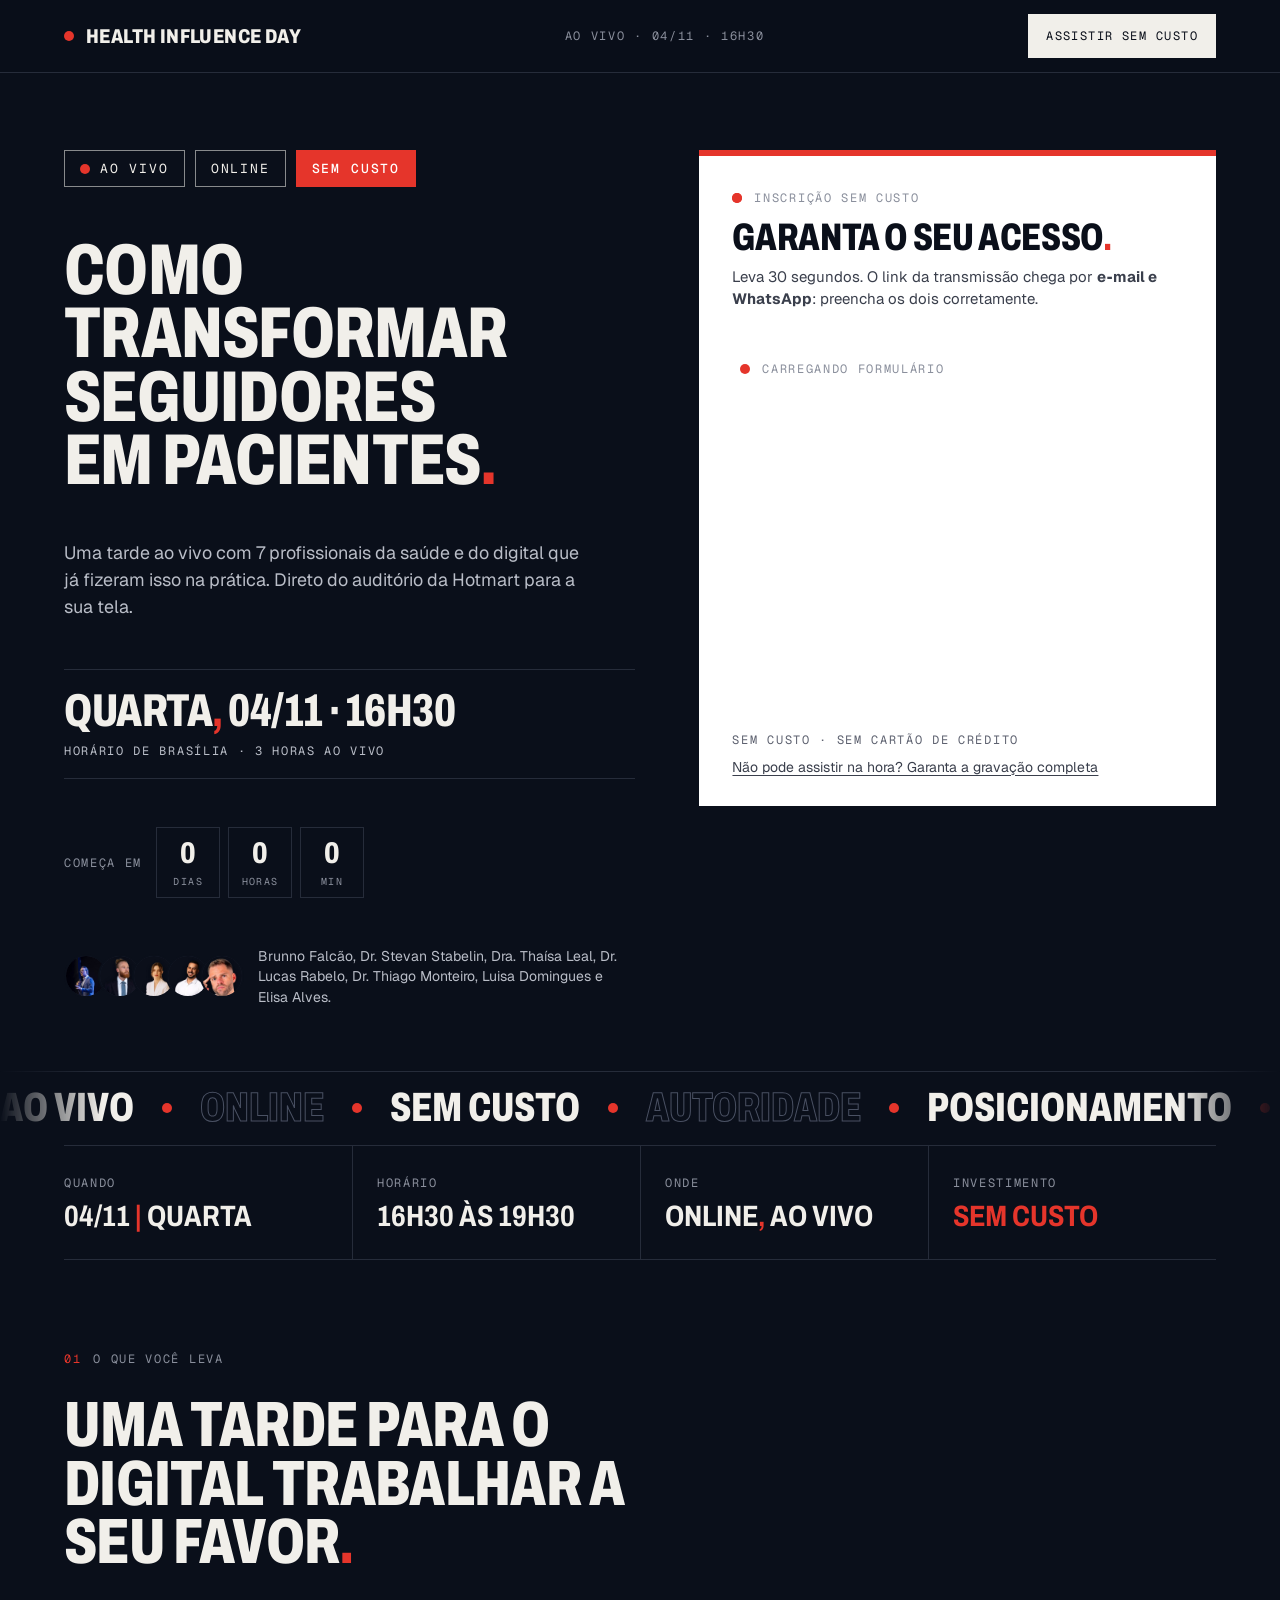
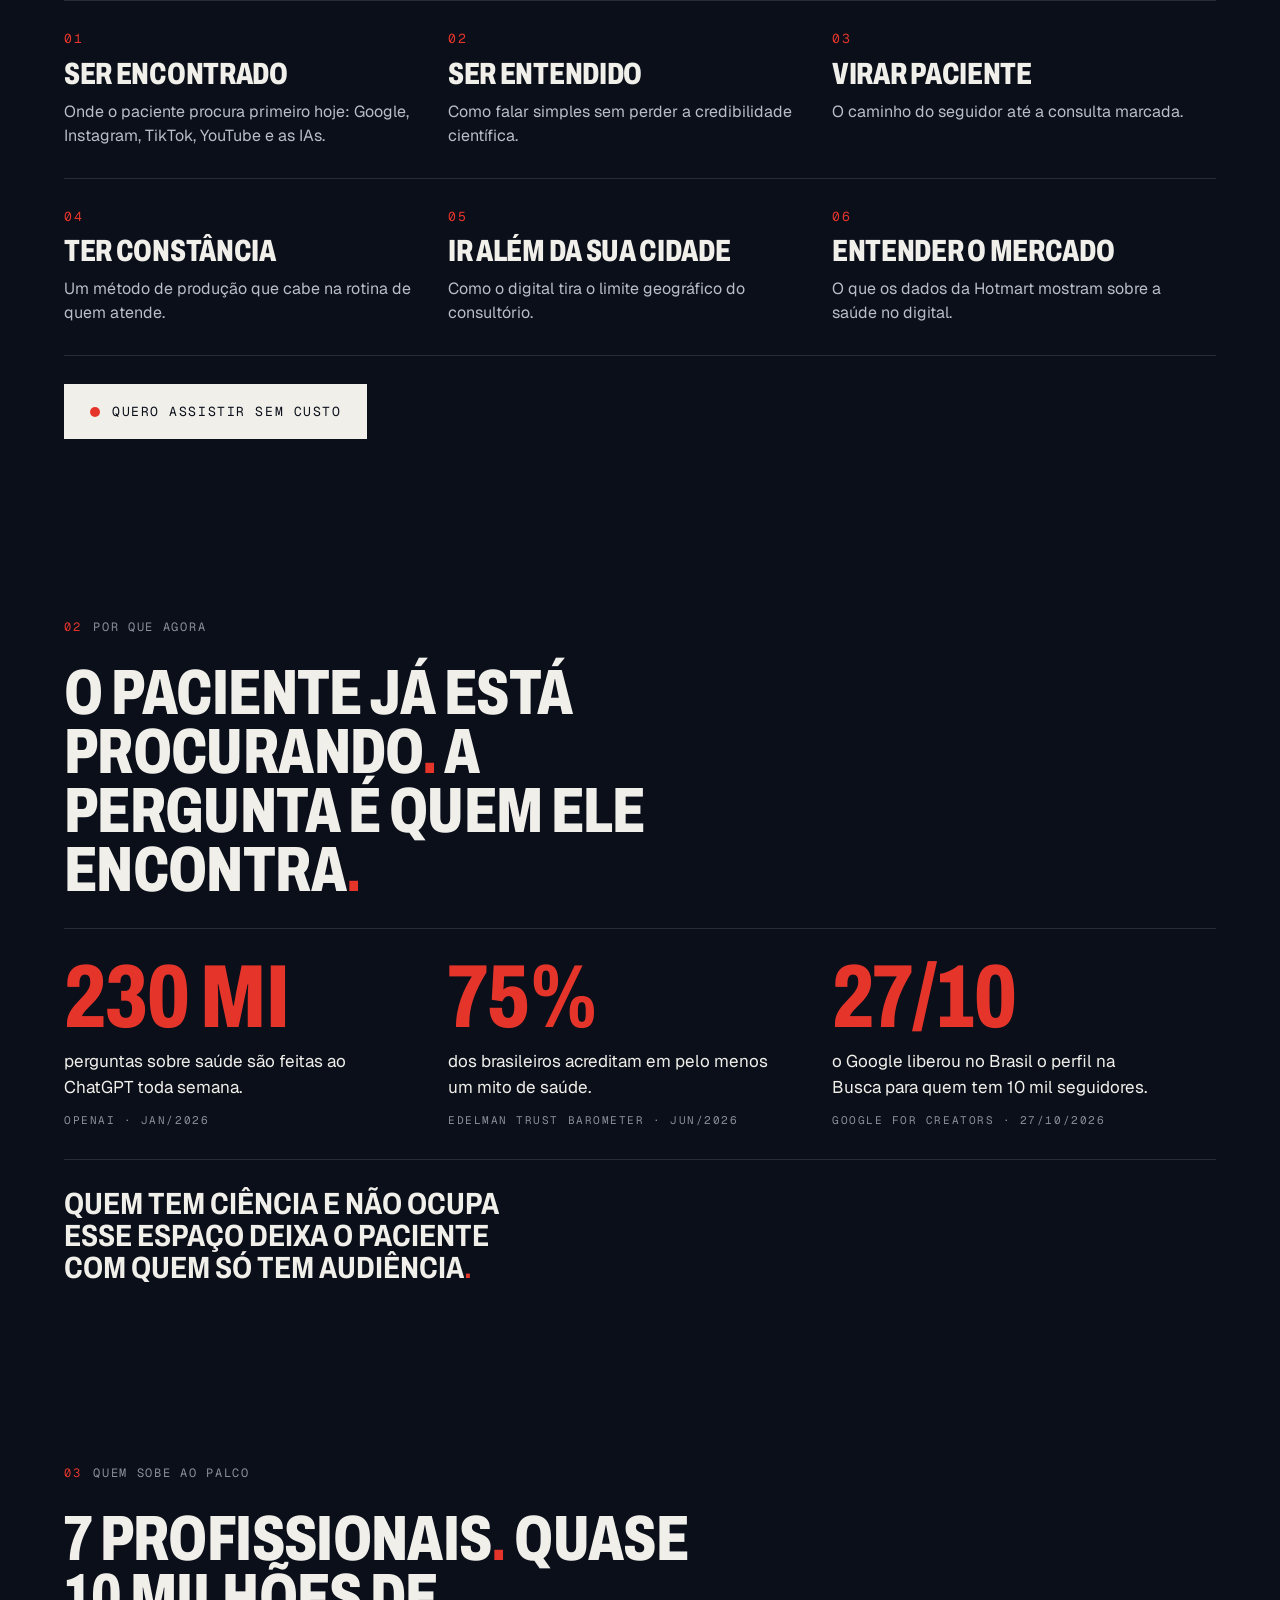
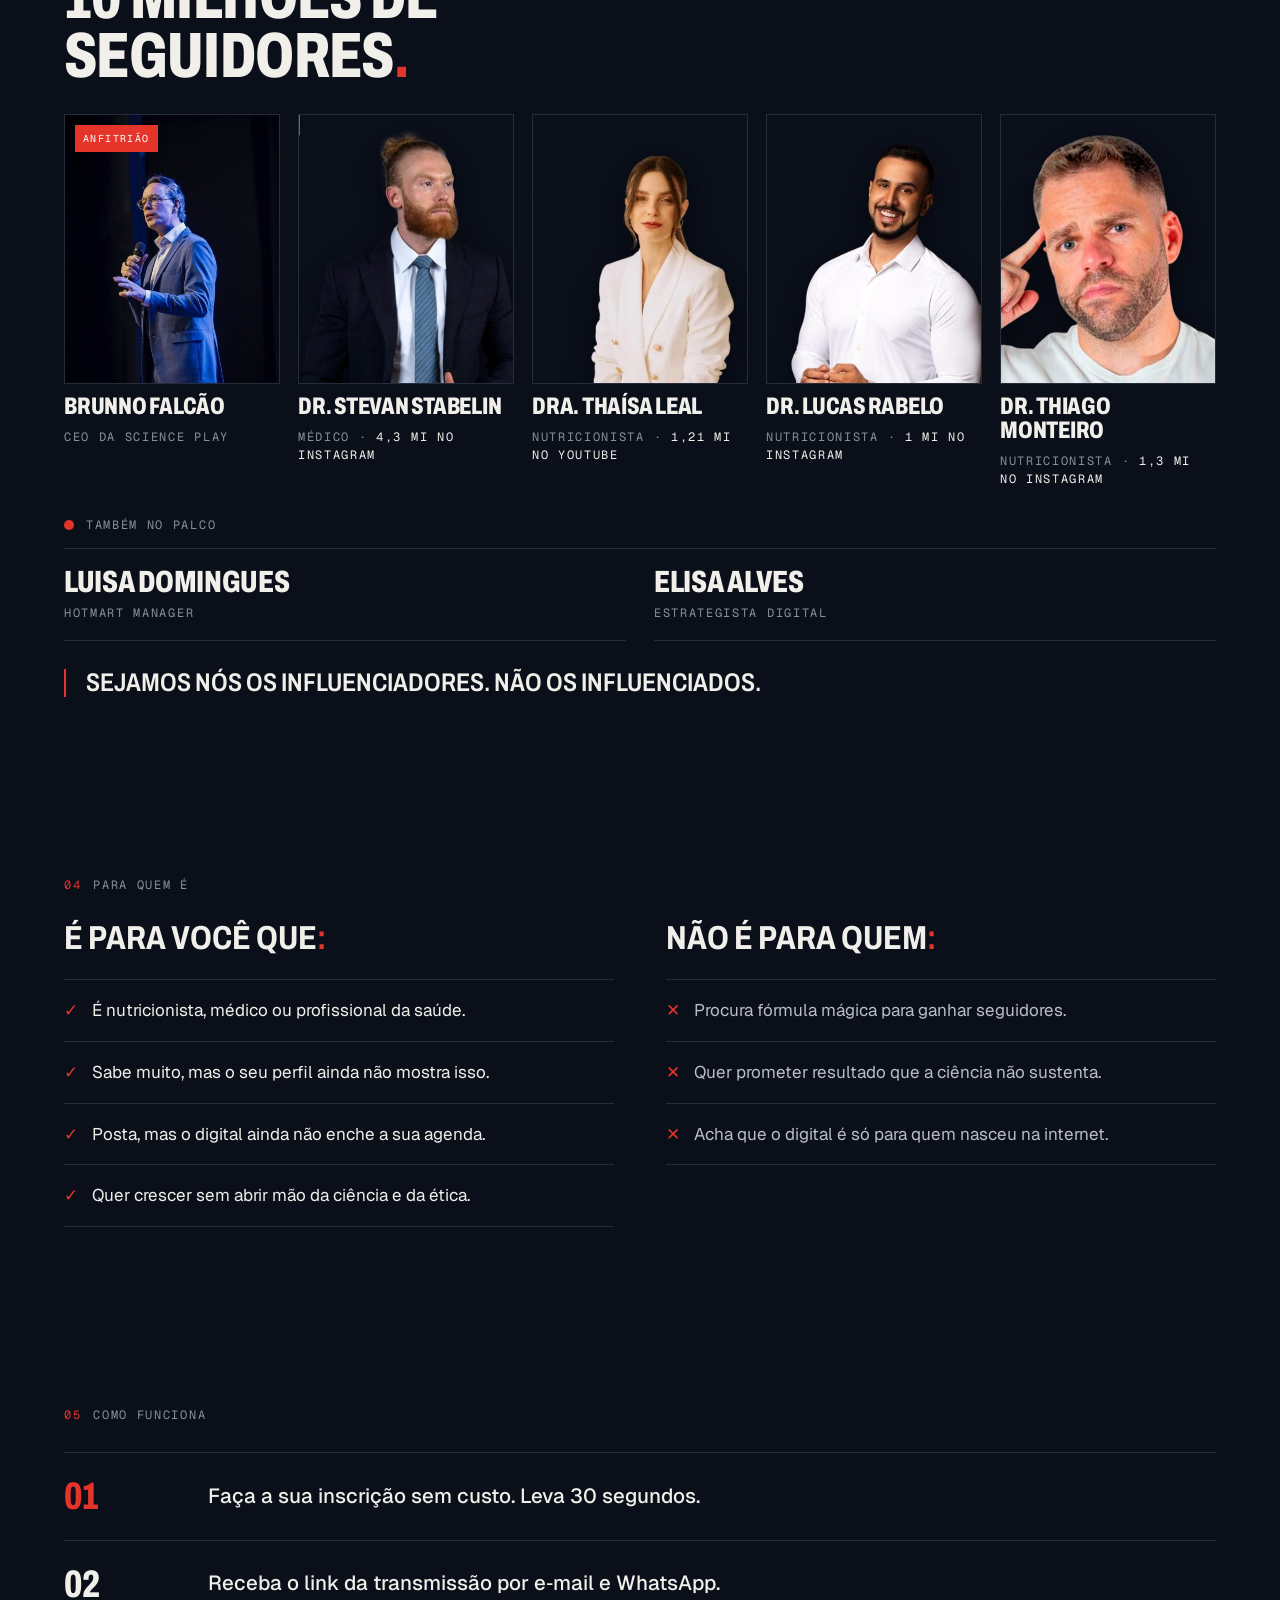
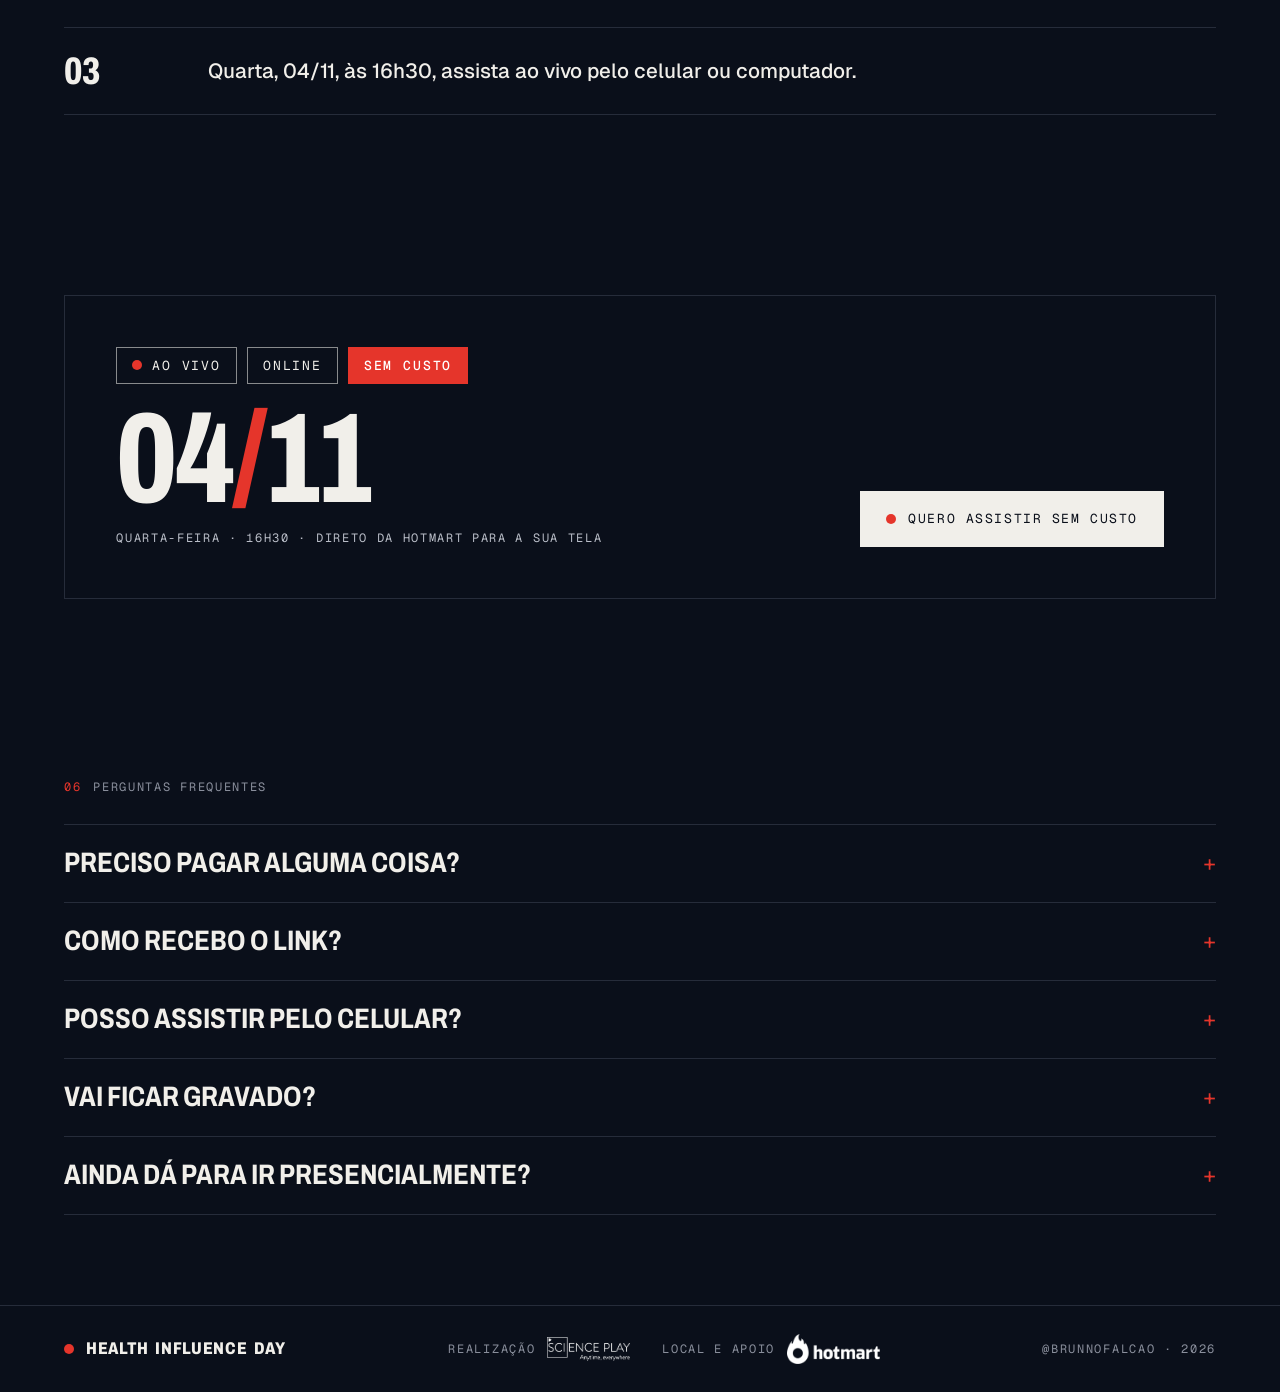
==== commit 80f092d5: "Add files via upload" ====
--- a/index.html
+++ b/index.html
@@ -3,14 +3,14 @@
 <head>
 <meta charset="utf-8">
 <meta name="viewport" content="width=device-width, initial-scale=1, viewport-fit=cover">
-<title>Health Influence Day · Ao vivo · 04/11</title>
-<meta name="description" content="Transmissão ao vivo e sem custo, direto da Hotmart, sobre autoridade, posicionamento e crescimento digital para profissionais da saúde. Quarta, 04/11, às 16h30.">
+<title>Health Influence Day · Ao vivo, online e sem custo · 04/11</title>
+<meta name="description" content="Como transformar seguidores em pacientes. Transmissão ao vivo, online e sem custo, direto da Hotmart, com 7 profissionais da saúde e do digital. Quarta, 04/11, às 16h30.">
 <meta name="theme-color" content="#0A0F1A">
 <link rel="canonical" href="https://hid.scienceplay.com/">
 <meta property="og:type" content="website">
 <meta property="og:url" content="https://hid.scienceplay.com/">
-<meta property="og:title" content="Health Influence Day · Ao vivo e sem custo · 04/11">
-<meta property="og:description" content="Direto do auditório da Hotmart para a sua tela. Autoridade, posicionamento e crescimento digital na saúde. Quarta, 04/11, às 16h30.">
+<meta property="og:title" content="Ao vivo, online e sem custo · Health Influence Day · 04/11">
+<meta property="og:description" content="Como transformar seguidores em pacientes. Direto do auditório da Hotmart para a sua tela. Quarta, 04/11, às 16h30.">
 <meta property="og:image" content="https://hid.scienceplay.com/img/og-online.jpg?v=1">
 <meta property="og:image:width" content="1200">
 <meta property="og:image:height" content="630">
@@ -23,30 +23,75 @@
 <link rel="preconnect" href="https://fonts.googleapis.com">
 <link rel="preconnect" href="https://fonts.gstatic.com" crossorigin>
 <link href="https://fonts.googleapis.com/css2?family=Archivo:wdth,wght@62..125,400..900&family=Geist:wght@300..700&family=Geist+Mono:wght@400;500&display=swap" rel="stylesheet">
-<link rel="preload" as="image" href="img/hero-palestra.jpg" imagesrcset="img/hero-palestra-600.jpg 600w, img/hero-palestra.jpg 1000w" imagesizes="(max-width:900px) 100vw, 50vw">
 <script type="application/ld+json">
-{"@context":"https://schema.org","@type":"Event","name":"Health Influence Day · Ao vivo","description":"Transmissão ao vivo e sem custo sobre autoridade, posicionamento e crescimento digital para profissionais da saúde, direto do auditório da Hotmart.","startDate":"2026-11-04T16:30:00-03:00","endDate":"2026-11-04T19:30:00-03:00","eventAttendanceMode":"https://schema.org/OnlineEventAttendanceMode","eventStatus":"https://schema.org/EventScheduled","isAccessibleForFree":true,"location":{"@type":"VirtualLocation","url":"https://hid.scienceplay.com/"},"offers":{"@type":"Offer","price":"0","priceCurrency":"BRL","availability":"https://schema.org/InStock","url":"https://hid.scienceplay.com/"},"organizer":{"@type":"Organization","name":"Science Play","url":"https://scienceplay.com"},"performer":{"@type":"Person","name":"Brunno Falcão"},"image":"https://hid.scienceplay.com/img/og-online.jpg"}
+{"@context":"https://schema.org","@type":"Event","name":"Health Influence Day · Ao vivo","description":"Como transformar seguidores em pacientes. Transmissão ao vivo, online e sem custo, direto do auditório da Hotmart.","startDate":"2026-11-04T16:30:00-03:00","endDate":"2026-11-04T19:30:00-03:00","eventAttendanceMode":"https://schema.org/OnlineEventAttendanceMode","eventStatus":"https://schema.org/EventScheduled","isAccessibleForFree":true,"location":{"@type":"VirtualLocation","url":"https://hid.scienceplay.com/"},"offers":{"@type":"Offer","price":"0","priceCurrency":"BRL","availability":"https://schema.org/InStock","url":"https://hid.scienceplay.com/"},"organizer":{"@type":"Organization","name":"Science Play","url":"https://scienceplay.com"},"performer":[{"@type":"Person","name":"Brunno Falcão"},{"@type":"Person","name":"Stevan Stabelin"},{"@type":"Person","name":"Thaísa Leal"},{"@type":"Person","name":"Lucas Rabelo"},{"@type":"Person","name":"Thiago Monteiro"},{"@type":"Person","name":"Luisa Domingues"},{"@type":"Person","name":"Elisa Alves"}],"image":"https://hid.scienceplay.com/img/og-online.jpg"}
 </script>
 <link rel="stylesheet" href="assets/style.css?v=4">
 <style>
-/* componentes da versão online */
-.speakers{display:flex;flex-direction:column;border-top:1px solid var(--line);width:100%}
-.speaker{display:flex;justify-content:space-between;align-items:baseline;gap:16px;padding:14px 0;border-bottom:1px solid var(--line);flex-wrap:wrap}
-.speaker .h{font-size:clamp(22px,2vw,28px)}
-.speaker .mono{text-align:right}
-.reach{color:var(--muted);font-size:16px}
-.replay{grid-column:1/-1;border:1px solid rgba(10,15,26,.22);padding:clamp(22px,3vw,40px);display:flex;flex-wrap:wrap;justify-content:space-between;align-items:flex-end;gap:24px 48px}
-.replay-txt{display:flex;flex-direction:column;gap:12px;max-width:620px}
-.replay-txt p{font-size:17px}
-.replay-buy{display:flex;flex-direction:column;gap:12px;align-items:flex-start}
-.replay .h{font-size:clamp(28px,3vw,40px);line-height:.95}
-.replay .price{font-family:Archivo,sans-serif;font-stretch:80%;font-variation-settings:"wdth" 80;font-weight:800;font-size:clamp(26px,2.6vw,34px);line-height:1}
-.replay .btn{background:var(--ink);color:var(--paper)}
-.price .mono{display:block;margin-top:8px;white-space:nowrap}
-@media (hover:hover){.replay .btn:hover{background:var(--red);color:var(--paper)}}
-.fine{font-size:12px;color:#5E6270}
-.warn{display:flex;gap:10px;align-items:flex-start;font-size:15px;color:#3A3F4C;max-width:46ch}
-.warn .dot{margin-top:6px}
+/* ===== versão online · conversão ===== */
+.hero-grid{display:grid;grid-template-columns:minmax(0,1.05fr) minmax(0,.95fr);gap:clamp(32px,5vw,72px);align-items:start}
+@media (max-width:900px){.hero-grid{grid-template-columns:1fr}}
+.pills{display:flex;flex-wrap:wrap;gap:10px}
+.pill{display:inline-flex;align-items:center;gap:10px;font-family:"Geist Mono",ui-monospace,monospace;font-size:13px;letter-spacing:.14em;text-transform:uppercase;padding:11px 15px;border:1px solid rgba(241,239,234,.55);color:var(--paper);line-height:1}
+.pill--free{background:var(--red);border-color:var(--red);color:#fff;font-weight:500}
+.pill--live .dot{animation:blink 1.2s ease-in-out infinite}
+@keyframes blink{50%{opacity:.2}}
+@media (prefers-reduced-motion:reduce){.pill--live .dot{animation:none}}
+.hero h1{margin-top:4px}
+.when{display:flex;flex-wrap:wrap;align-items:baseline;gap:8px 18px;border-top:1px solid var(--line);border-bottom:1px solid var(--line);padding:18px 0}
+.when .h{font-size:clamp(34px,3.6vw,56px);line-height:1}
+.when .mono{color:var(--muted)}
+.countdown{display:flex;align-items:center;gap:14px;flex-wrap:wrap}
+.cd{display:flex;gap:8px}
+.cd div{min-width:64px;border:1px solid var(--line);padding:10px 8px 8px;text-align:center}
+.cd b{display:block;font-family:Archivo,sans-serif;font-stretch:80%;font-variation-settings:"wdth" 80;font-weight:800;font-size:30px;line-height:1;color:var(--paper)}
+.cd span{display:block;margin-top:6px;font-family:"Geist Mono",monospace;font-size:10px;letter-spacing:.14em;text-transform:uppercase;color:var(--dim)}
+.faces{display:flex;align-items:center;gap:14px}
+.faces .fs{display:flex}
+.faces img{width:44px;height:44px;border-radius:50%;object-fit:cover;object-position:center 18%;border:2px solid var(--ink);margin-left:-10px;background:#1a2030}
+.faces img:first-child{margin-left:0}
+.faces p{font-size:14px;line-height:1.45;color:var(--muted);max-width:40ch}
+.form-card{background:#fff;color:var(--ink);border-top:6px solid var(--red)}
+.form-head{padding:clamp(22px,2.6vw,34px) clamp(22px,2.6vw,34px) 0}
+.form-head .h{font-size:clamp(32px,3vw,46px);line-height:.95}
+.form-head p{margin-top:10px;font-size:15px;line-height:1.5;color:#3A3F4C}
+.form-card .rd-box{border:0;min-height:420px}
+.form-foot{padding:0 clamp(22px,2.6vw,34px) clamp(20px,2.4vw,28px);display:flex;flex-direction:column;gap:8px}
+.form-foot .mono{color:#5E6270}
+.form-foot a{font-size:14px;color:#3A3F4C;text-decoration:underline;text-underline-offset:3px}
+.sec-h{font-size:clamp(40px,5vw,84px);line-height:.92;max-width:21ch}
+.ben{display:grid;grid-template-columns:repeat(auto-fit,minmax(min(100%,340px),1fr));border-top:1px solid var(--line)}
+.ben>div{padding:28px 28px 30px 0;border-bottom:1px solid var(--line);display:flex;flex-direction:column;gap:10px}
+.ben .n{font-family:"Geist Mono",monospace;font-size:13px;letter-spacing:.14em;color:var(--red)}
+.ben .h{font-size:clamp(26px,2.4vw,34px);line-height:1}
+.ben p{color:var(--muted);font-size:16px;max-width:38ch}
+.stats{display:grid;grid-template-columns:repeat(auto-fit,minmax(min(100%,280px),1fr));gap:0;border-top:1px solid var(--line)}
+.stat{padding:30px 28px 30px 0;border-bottom:1px solid var(--line)}
+.stat .h{font-size:clamp(64px,7vw,112px);line-height:.85;color:var(--red)}
+.stat p{margin-top:14px;font-size:17px;color:var(--paper);max-width:30ch}
+.stat .mono{display:block;margin-top:12px;color:var(--dim);font-size:11px}
+.punch{font-family:Archivo,sans-serif;font-stretch:80%;font-variation-settings:"wdth" 80;font-weight:700;text-transform:uppercase;font-size:clamp(24px,2.4vw,34px);line-height:1.05;max-width:30ch}
+.palco{display:grid;grid-template-columns:repeat(auto-fill,minmax(min(100%,210px),1fr));gap:18px}
+.pc{display:flex;flex-direction:column;gap:10px}
+.pc .ph{position:relative;aspect-ratio:4/5;overflow:hidden;background:#111725;border:1px solid var(--line)}
+.pc .ph img{width:100%;height:100%;object-fit:cover;display:block}
+.pc .host{position:absolute;left:10px;top:10px;font-family:"Geist Mono",monospace;font-size:10px;letter-spacing:.14em;text-transform:uppercase;background:var(--red);color:#fff;padding:6px 8px}
+.pc .h{font-size:24px;line-height:1}
+.pc .mono{color:var(--dim)}
+.pc .num{color:var(--paper)}
+.also{display:flex;flex-direction:column;gap:14px}
+.also-row{display:grid;grid-template-columns:repeat(auto-fit,minmax(min(100%,280px),1fr));column-gap:28px;border-top:1px solid var(--line)}
+.also-row>div{padding:18px 0;border-bottom:1px solid var(--line);display:flex;flex-direction:column;gap:6px}
+.also-row .h{font-size:clamp(26px,2.4vw,34px);line-height:1}
+.fit{display:grid;grid-template-columns:repeat(auto-fit,minmax(min(100%,380px),1fr));gap:clamp(24px,4vw,56px)}
+.fit ul{list-style:none;margin:0;padding:0;border-top:1px solid var(--line)}
+.fit li{display:flex;gap:14px;padding:18px 0;border-bottom:1px solid var(--line);font-size:17px;line-height:1.45}
+.fit li i{font-style:normal;color:var(--red);flex:none;font-family:"Geist Mono",monospace}
+.fit .no li{color:var(--muted)}
+.final{border:1px solid var(--line);padding:clamp(28px,4vw,56px);display:grid;grid-template-columns:minmax(0,1fr) auto;gap:28px;align-items:end}
+@media (max-width:900px){.final{grid-template-columns:1fr}}
+.final .big{font-size:clamp(80px,10vw,160px);line-height:.85;letter-spacing:-.02em}
+.final .sub{margin-top:14px}
 .faq{border-top:1px solid var(--line);width:100%}
 .faq details{border-bottom:1px solid var(--line)}
 .faq summary{list-style:none;cursor:pointer;display:flex;justify-content:space-between;align-items:center;gap:16px;padding:22px 0;min-height:44px}
@@ -55,6 +100,17 @@
 .faq summary::after{content:"+";font-family:"Geist Mono",monospace;font-size:22px;color:var(--red);flex:none}
 .faq details[open] summary::after{content:"−"}
 .faq p{color:var(--muted);font-size:17px;max-width:62ch;padding:0 0 22px}
+.faq a{color:var(--paper);text-decoration:underline;text-underline-offset:3px}
+.faces .fs{flex:none}
+@media (max-width:600px){
+  .pills{gap:8px}.pill{font-size:12px;padding:9px 11px;gap:8px;letter-spacing:.12em}
+  .palco{grid-template-columns:repeat(2,minmax(0,1fr));gap:14px}
+  .pc .h{font-size:20px}
+  .pc .mono{font-size:10px;letter-spacing:.1em}
+  .faces{align-items:flex-start}
+  .faces p{font-size:13px}
+  .cd div{min-width:58px}
+}
 </style>
 <!-- Meta Pixel -->
 <script>
@@ -74,157 +130,191 @@
 <header class="top pad">
   <div class="wrap">
     <a class="brand" href="#topo" aria-label="Health Influence Day, início"><span class="dot"></span>Health Influence Day</a>
-    <div class="mono dim top-meta"><span class="hide-m">04/11 · </span>Ao vivo</div>
-    <a class="btn btn--sm top-cta" href="#inscricao">Quero assistir</a>
+    <div class="mono dim top-meta"><span class="hide-m">Ao vivo · 04/11 · 16h30</span><span class="show-m">Ao vivo · 04/11</span></div>
+    <a class="btn btn--sm top-cta" href="#inscricao">Assistir sem custo</a>
   </div>
 </header>
 
 <main id="topo">
+  <!-- HERO: promessa + formulário na primeira dobra -->
   <section class="hero pad">
-    <div class="wrap grid2 grid2--end">
+    <div class="wrap hero-grid">
       <div class="stack">
-        <div class="label mono muted"><span class="dot"></span><span>Transmissão ao vivo · 04/11<span class="hide-m"> · Online</span></span></div>
-        <h1 class="h" data-split>O encontro sobre autoridade, posicionamento e crescimento digital na saúde<span class="red">.</span></h1>
-        <p class="lead">Ao vivo, direto do auditório da Hotmart, em São Paulo, para a sua tela. Para nutricionistas, médicos e profissionais da saúde.</p>
-        <div class="cta-row">
-          <a class="btn" href="#inscricao"><span class="dot"></span>Quero assistir ao vivo</a>
-          <div class="mono dim">Ao vivo · Online · Sem custo</div>
-        </div>
-      </div>
-      <div class="photo photo--hero photo--palestra">
-        <img src="img/hero-palestra.jpg" srcset="img/hero-palestra-600.jpg 600w, img/hero-palestra.jpg 1000w" sizes="(max-width:900px) 100vw, 42vw" width="1000" height="1250" alt="Brunno Falcão palestrando no palco, diante de um auditório lotado" fetchpriority="high">
-        <div class="corner corner--tl"></div><div class="corner corner--tr"></div><div class="corner corner--bl"></div><div class="corner corner--br"></div>
-        <div class="tag tag--tl tag--rec mono"><span class="dot"></span>Ao vivo</div>
-        <div class="tag tag--br mono">Online · 2026</div>
-      </div>
-    </div>
-  </section>
-
-  <div class="ticker" aria-hidden="true"><div class="ticker-track"><div class="ticker-seq"><span>Autoridade</span><i></i><span>Posicionamento</span><i></i><span>Crescimento digital</span><i></i><span>Influência</span><i></i><span>Reputação</span><i></i><span>Conteúdo</span><i></i><span>Presença</span><i></i></div><div class="ticker-seq"><span>Autoridade</span><i></i><span>Posicionamento</span><i></i><span>Crescimento digital</span><i></i><span>Influência</span><i></i><span>Reputação</span><i></i><span>Conteúdo</span><i></i><span>Presença</span><i></i></div></div></div>
+        <div class="pills" aria-label="Ao vivo, online e sem custo">
+          <span class="pill pill--live"><span class="dot"></span>Ao vivo</span>
+          <span class="pill">Online</span>
+          <span class="pill pill--free">Sem custo</span>
+        </div>
+        <h1 class="h">Como transformar seguidores em pacientes<span class="red">.</span></h1>
+        <p class="lead">Uma tarde ao vivo com 7 profissionais da saúde e do digital que já fizeram isso na prática. Direto do auditório da Hotmart para a sua tela.</p>
+        <div class="when">
+          <div class="h">Quarta<span class="red">,</span> 04/11 · 16h30</div>
+          <div class="mono">Horário de Brasília · 3 horas ao vivo</div>
+        </div>
+        <div class="countdown" id="countdown" hidden>
+          <div class="mono dim" id="cd-label">Começa em</div>
+          <div class="cd"><div><b id="cd-d">0</b><span>dias</span></div><div><b id="cd-h">0</b><span>horas</span></div><div><b id="cd-m">0</b><span>min</span></div></div>
+        </div>
+        <div class="faces">
+          <div class="fs">
+            <img src="img/palco/brunno.jpg" width="44" height="44" alt="Brunno Falcão">
+            <img src="img/palco/stevan.jpg" width="44" height="44" alt="Dr. Stevan Stabelin">
+            <img src="img/palco/thaisa.jpg" width="44" height="44" alt="Dra. Thaísa Leal">
+            <img src="img/palco/lucas.jpg" width="44" height="44" alt="Dr. Lucas Rabelo">
+            <img src="img/palco/thiago.jpg" width="44" height="44" alt="Dr. Thiago Monteiro">
+          </div>
+          <p>Brunno Falcão, Dr. Stevan Stabelin, Dra. Thaísa Leal, Dr. Lucas Rabelo, Dr. Thiago Monteiro, Luisa Domingues e Elisa Alves.</p>
+        </div>
+      </div>
+
+      <div class="form-card" id="inscricao">
+        <div class="form-head">
+          <div class="label mono dim"><span class="dot"></span>Inscrição sem custo</div>
+          <h2 class="h" style="margin-top:12px">Garanta o seu acesso<span class="red">.</span></h2>
+          <p>Leva 30 segundos. O link da transmissão chega por <strong>e&#8209;mail e WhatsApp</strong>: preencha os dois corretamente.</p>
+        </div>
+        <div id="form-box">
+          <div class="rd-box">
+            <div class="rd-loading mono dim" id="rd-status">Carregando formulário</div>
+            <div id="formulario-aplicacao-hid-9331237108acf9518650"></div>
+            <noscript><p class="rd-fallback">Ative o JavaScript do navegador para fazer sua inscrição.</p></noscript>
+          </div>
+        </div>
+        <div class="form-foot">
+          <div class="mono">Sem custo · Sem cartão de crédito</div>
+          <a href="https://pay.hotmart.com/X108210082W?off=s212oz87" target="_blank" rel="noopener">Não pode assistir na hora? Garanta a gravação completa</a>
+        </div>
+      </div>
+    </div>
+  </section>
+
+  <div class="ticker" aria-hidden="true"><div class="ticker-track"><div class="ticker-seq"><span>Ao vivo</span><i></i><span>Online</span><i></i><span>Sem custo</span><i></i><span>Autoridade</span><i></i><span>Posicionamento</span><i></i><span>Crescimento digital</span><i></i><span>Presença</span><i></i></div><div class="ticker-seq"><span>Ao vivo</span><i></i><span>Online</span><i></i><span>Sem custo</span><i></i><span>Autoridade</span><i></i><span>Posicionamento</span><i></i><span>Crescimento digital</span><i></i><span>Presença</span><i></i></div></div></div>
 
   <section class="pad" aria-label="Dados da transmissão">
     <div class="wrap strip"><div class="strip-row">
-      <div><div class="mono dim">Data</div><div class="h h--md">04/11 <span class="red">|</span> Quarta</div></div>
-      <div><div class="mono dim">Horário</div><div class="h h--md">16h30 às 19h30<br><span class="nw">De Brasília</span></div></div>
-      <div><div class="mono dim">Onde</div><div class="h h--md">Online<br><span class="nw">Ao vivo</span></div></div>
-      <div><div class="mono dim">Acesso</div><div class="h h--md">Sem custo</div></div>
+      <div><div class="mono dim">Quando</div><div class="h h--md">04/11 <span class="red">|</span> Quarta</div></div>
+      <div><div class="mono dim">Horário</div><div class="h h--md">16h30 às 19h30</div></div>
+      <div><div class="mono dim">Onde</div><div class="h h--md">Online<span class="red">,</span> ao vivo</div></div>
+      <div><div class="mono dim">Investimento</div><div class="h h--md red">Sem custo</div></div>
     </div></div>
   </section>
 
-  <section class="sec pad">
-    <div class="wrap stack stack--md">
-      <div class="label mono dim"><span class="red">01</span>Como funciona</div>
+  <!-- O QUE VOCÊ LEVA -->
+  <section class="sec pad">
+    <div class="wrap stack stack--md">
+      <div class="label mono dim"><span class="red">01</span>O que você leva</div>
+      <h2 class="h sec-h">Uma tarde para o digital trabalhar a seu favor<span class="red">.</span></h2>
+      <div class="ben">
+        <div><div class="n">01</div><div class="h">Ser encontrado</div><p>Onde o paciente procura primeiro hoje: Google, Instagram, TikTok, YouTube e as IAs.</p></div>
+        <div><div class="n">02</div><div class="h">Ser entendido</div><p>Como falar simples sem perder a credibilidade científica.</p></div>
+        <div><div class="n">03</div><div class="h">Virar paciente</div><p>O caminho do seguidor até a consulta marcada.</p></div>
+        <div><div class="n">04</div><div class="h">Ter constância</div><p>Um método de produção que cabe na rotina de quem atende.</p></div>
+        <div><div class="n">05</div><div class="h">Ir além da sua cidade</div><p>Como o digital tira o limite geográfico do consultório.</p></div>
+        <div><div class="n">06</div><div class="h">Entender o mercado</div><p>O que os dados da Hotmart mostram sobre a saúde no digital.</p></div>
+      </div>
+      <div><a class="btn" href="#inscricao"><span class="dot"></span>Quero assistir sem custo</a></div>
+    </div>
+  </section>
+
+  <!-- POR QUE AGORA -->
+  <section class="sec pad">
+    <div class="wrap stack stack--md">
+      <div class="label mono dim"><span class="red">02</span>Por que agora</div>
+      <h2 class="h sec-h">O paciente já está procurando<span class="red">.</span> A pergunta é quem ele encontra<span class="red">.</span></h2>
+      <div class="stats">
+        <div class="stat"><div class="h">230 mi</div><p>perguntas sobre saúde são feitas ao ChatGPT toda semana.</p><span class="mono">OpenAI · jan/2026</span></div>
+        <div class="stat"><div class="h">75%</div><p>dos brasileiros acreditam em pelo menos um mito de saúde.</p><span class="mono">Edelman Trust Barometer · jun/2026</span></div>
+        <div class="stat"><div class="h">27/10</div><p>o Google liberou no Brasil o perfil na Busca para quem tem 10 mil seguidores.</p><span class="mono">Google for Creators · 27/10/2026</span></div>
+      </div>
+      <p class="punch">Quem tem ciência e não ocupa esse espaço deixa o paciente com quem só tem audiência<span class="red">.</span></p>
+    </div>
+  </section>
+
+  <!-- QUEM SOBE AO PALCO -->
+  <section class="sec pad">
+    <div class="wrap stack stack--md">
+      <div class="label mono dim"><span class="red">03</span>Quem sobe ao palco</div>
+      <h2 class="h sec-h">7 profissionais<span class="red">.</span> Quase 10 milhões de seguidores<span class="red">.</span></h2>
+      <div class="palco">
+        <div class="pc"><div class="ph"><img src="img/palco/brunno.jpg" width="400" height="500" alt="Brunno Falcão" loading="lazy"><span class="host">Anfitrião</span></div><div class="h">Brunno Falcão</div><div class="mono">CEO da Science Play</div></div>
+        <div class="pc"><div class="ph"><img src="img/palco/stevan.jpg" width="400" height="500" alt="Dr. Stevan Stabelin" loading="lazy"></div><div class="h">Dr. Stevan Stabelin</div><div class="mono">Médico · <span class="num">4,3 mi no Instagram</span></div></div>
+        <div class="pc"><div class="ph"><img src="img/palco/thaisa.jpg" width="400" height="500" alt="Dra. Thaísa Leal" loading="lazy"></div><div class="h">Dra. Thaísa Leal</div><div class="mono">Nutricionista · <span class="num">1,21 mi no YouTube</span></div></div>
+        <div class="pc"><div class="ph"><img src="img/palco/lucas.jpg" width="400" height="500" alt="Dr. Lucas Rabelo" loading="lazy"></div><div class="h">Dr. Lucas Rabelo</div><div class="mono">Nutricionista · <span class="num">1 mi no Instagram</span></div></div>
+        <div class="pc"><div class="ph"><img src="img/palco/thiago.jpg" width="400" height="500" alt="Dr. Thiago Monteiro" loading="lazy"></div><div class="h">Dr. Thiago Monteiro</div><div class="mono">Nutricionista · <span class="num">1,3 mi no Instagram</span></div></div>
+      </div>
+      <div class="also">
+        <div class="label mono dim"><span class="dot"></span>Também no palco</div>
+        <div class="also-row">
+          <div><div class="h">Luisa Domingues</div><div class="mono dim">Hotmart Manager</div></div>
+          <div><div class="h">Elisa Alves</div><div class="mono dim">Estrategista digital</div></div>
+        </div>
+      </div>
+      <blockquote class="quote">Sejamos nós os influenciadores. Não os influenciados.</blockquote>
+    </div>
+  </section>
+
+  <!-- PARA QUEM É -->
+  <section class="sec pad">
+    <div class="wrap stack stack--md">
+      <div class="label mono dim"><span class="red">04</span>Para quem é</div>
+      <div class="fit">
+        <div class="stack stack--sm">
+          <div class="h h--md" style="font-size:clamp(28px,2.6vw,38px)">É para você que<span class="red">:</span></div>
+          <ul>
+            <li><i>✓</i>É nutricionista, médico ou profissional da saúde.</li>
+            <li><i>✓</i>Sabe muito, mas o seu perfil ainda não mostra isso.</li>
+            <li><i>✓</i>Posta, mas o digital ainda não enche a sua agenda.</li>
+            <li><i>✓</i>Quer crescer sem abrir mão da ciência e da ética.</li>
+          </ul>
+        </div>
+        <div class="stack stack--sm no">
+          <div class="h h--md" style="font-size:clamp(28px,2.6vw,38px)">Não é para quem<span class="red">:</span></div>
+          <ul>
+            <li><i>✕</i>Procura fórmula mágica para ganhar seguidores.</li>
+            <li><i>✕</i>Quer prometer resultado que a ciência não sustenta.</li>
+            <li><i>✕</i>Acha que o digital é só para quem nasceu na internet.</li>
+          </ul>
+        </div>
+      </div>
+    </div>
+  </section>
+
+  <!-- COMO FUNCIONA -->
+  <section class="sec pad">
+    <div class="wrap stack stack--md">
+      <div class="label mono dim"><span class="red">05</span>Como funciona</div>
       <div>
-        <div class="time"><div class="h red">01</div><strong>Faça a sua inscrição. Leva menos de um minuto.</strong></div>
+        <div class="time"><div class="h red">01</div><strong>Faça a sua inscrição sem custo. Leva 30 segundos.</strong></div>
         <div class="time"><div class="h">02</div><strong>Receba o link da transmissão por e&#8209;mail e WhatsApp.</strong></div>
-        <div class="time"><div class="h">03</div><strong>No dia 04/11, às 16h30, é só entrar e assistir ao vivo.</strong></div>
-      </div>
-    </div>
-  </section>
-
-  <section class="sec sec--flush pad">
-    <div class="wrap line publico">
-      <div class="publico-head">
-        <div class="label mono dim"><span class="red">02</span>Para quem é</div>
-        <div class="list">
-          <div class="h">Nutricionistas<span class="red">,</span></div>
-          <div class="h">Médicos <span class="red">e</span></div>
-          <div class="h">Profissionais<br>da saúde<span class="red">.</span></div>
-        </div>
-      </div>
-      <div class="rows">
-        <div class="row"><div class="h row-t">Autoridade</div><p>Ser referência na sua área, dentro e fora do consultório.</p></div>
-        <div class="row"><div class="h row-t">Posicionamento</div><p>Clareza sobre o que você defende e para quem fala.</p></div>
-        <div class="row"><div class="h row-t">Crescimento digital</div><p>Transformar presença em alcance, e alcance em pacientes.</p></div>
-      </div>
-    </div>
-  </section>
-
-  <section class="sec sec--flush pad">
-    <div class="wrap line grid2 grid2--center">
-      <div class="photo photo--bw photo--max">
-        <img src="img/brunno.jpg" srcset="img/brunno-600.jpg 600w, img/brunno.jpg 1000w" sizes="(max-width:900px) 100vw, 520px" width="1000" height="1250" alt="Brunno Falcão no palco" loading="lazy">
-        <div class="corner corner--tl"></div><div class="corner corner--tr"></div><div class="corner corner--bl"></div><div class="corner corner--br"></div>
-        <div class="tag tag--bl tag--rec mono"><span class="dot"></span>REC <span class="tc" data-tc>00:00:00:00</span><span class="hide-m">&nbsp;· Cam 01</span></div>
-      </div>
-      <div class="stack stack--md name-col">
-        <div class="label mono dim"><span class="red">03</span>Quem conduz</div>
-        <div class="h name">Brunno<br>Falcão</div>
-        <div class="mono muted">Science Play · @brunnofalcao</div>
-        <blockquote class="quote">Sejamos nós os influenciadores. Não os influenciados.</blockquote>
-        <p class="bio">Cria encontros e programas para que profissionais da saúde transformem conhecimento técnico em autoridade, posicionamento e crescimento digital. No Health Influence Day, conduz a transmissão ao lado de:</p>
-        <div class="speakers">
-          <div class="speaker"><div class="h h--md">Luisa Domingues</div><div class="mono dim">Hotmart Manager</div></div>
-          <div class="speaker"><div class="h h--md">Elisa Alves</div><div class="mono dim">Estrategista digital</div></div>
-          <div class="speaker"><div class="h h--md">Dr. Stevan Stabelin</div><div class="mono dim">Médico</div></div>
-          <div class="speaker"><div class="h h--md">Dra. Thaísa Leal</div><div class="mono dim">Nutricionista</div></div>
-          <div class="speaker"><div class="h h--md">Dr. Lucas Rabelo</div><div class="mono dim">Nutricionista</div></div>
-          <div class="speaker"><div class="h h--md">Dr. Thiago Monteiro</div><div class="mono dim">Nutricionista</div></div>
-        </div>
-        <p class="reach">Juntos, os parceiros somam quase 10 milhões de seguidores.</p>
-      </div>
-    </div>
-  </section>
-
-  <!-- INSCRIÇÃO -->
-  <section class="paper pad">
-    <div class="wrap grid2 convite" id="inscricao">
-      <div class="stack stack--sm convite-txt">
-        <div class="label mono dim"><span class="red">04</span>Inscrição</div>
-        <h2 class="h">Garanta o seu acesso<span class="red">.</span></h2>
-        <p class="muted">A transmissão ao vivo é sem custo. Faça a sua inscrição para receber o link.</p>
-        <p class="warn"><span class="dot"></span><span>Use o seu WhatsApp e o seu e&#8209;mail corretos. É por eles que o link da transmissão chega.</span></p>
-        <div class="label mono dim"><span class="dot"></span>04/11 · 16h30 às 19h30 · Online</div>
-      </div>
-
-      <div id="form-box">
-        <div class="rd-box">
-          <div class="rd-loading mono dim" id="rd-status">Carregando formulário</div>
-          <div id="formulario-aplicacao-hid-9331237108acf9518650"></div>
-          <noscript><p class="rd-fallback">Ative o JavaScript do navegador para fazer sua inscrição.</p></noscript>
-        </div>
-      </div>
-
-      <div class="replay">
-        <div class="replay-txt">
-          <div class="mono dim">Gravação completa</div>
-          <div class="h">Não vai conseguir assistir ao vivo<span class="red">?</span></div>
-          <p class="muted">Garanta a gravação completa, com acesso vitalício, e assista quando e onde quiser. Disponível em até 7 dias depois do evento.</p>
-        </div>
-        <div class="replay-buy">
-          <div class="price">R$ 49,90 <span class="mono dim">à vista ou 12x de R$ 5,16*</span></div>
-          <a class="btn" id="btn-gravacao" href="https://pay.hotmart.com/X108210082W?off=s212oz87" target="_blank" rel="noopener"><span class="dot"></span>Quero a gravação</a>
-          <div class="fine">*Parcelado com juros, total de R$ 61,92.</div>
-        </div>
-      </div>
-    </div>
-  </section>
-
-  <section class="sec pad">
-    <div class="wrap grid2 grid2--end">
-      <div class="stack stack--sm" style="align-items:flex-start">
-        <div class="label mono dim"><span class="red">05</span>Direto da Hotmart</div>
-        <img class="logo-hotmart" src="img/hotmart-branco.png" width="448" height="145" alt="Hotmart">
-        <div class="h local">Do auditório<br>para a sua tela</div>
-        <div class="mono muted">A transmissão sai da Hotmart, na Vila Madalena, em São Paulo</div>
-      </div>
-      <div class="close">
-        <div class="h">04<span class="red">/</span>11</div>
-        <div class="mono muted">Quarta-feira · 16h30 · Ao vivo · Sem custo</div>
-        <a class="btn" href="#inscricao"><span class="dot"></span>Quero assistir</a>
-      </div>
-    </div>
-  </section>
-
+        <div class="time"><div class="h">03</div><strong>Quarta, 04/11, às 16h30, assista ao vivo pelo celular ou computador.</strong></div>
+      </div>
+    </div>
+  </section>
+
+  <!-- CTA FINAL -->
+  <section class="sec pad">
+    <div class="wrap">
+      <div class="final">
+        <div>
+          <div class="pills"><span class="pill pill--live"><span class="dot"></span>Ao vivo</span><span class="pill">Online</span><span class="pill pill--free">Sem custo</span></div>
+          <div class="h big" style="margin-top:22px">04<span class="red">/</span>11</div>
+          <div class="mono muted sub">Quarta-feira · 16h30 · Direto da Hotmart para a sua tela</div>
+        </div>
+        <a class="btn" href="#inscricao"><span class="dot"></span>Quero assistir sem custo</a>
+      </div>
+    </div>
+  </section>
+
+  <!-- PERGUNTAS -->
   <section class="sec pad">
     <div class="wrap stack stack--md">
       <div class="label mono dim"><span class="red">06</span>Perguntas frequentes</div>
       <div class="faq">
-        <details><summary><span class="h h--md">É gratuito?</span></summary><p>A transmissão ao vivo é sem custo. Basta se inscrever.</p></details>
-        <details><summary><span class="h h--md">Como recebo o link?</span></summary><p>Por e&#8209;mail e WhatsApp, logo depois da inscrição, e de novo no dia. Por isso, é fundamental preencher os dois corretamente.</p></details>
-        <details><summary><span class="h h--md">Vai ficar gravado?</span></summary><p>Sim. A gravação completa custa R$ 49,90 à vista ou 12x de R$ 5,16*, com acesso vitalício, e fica disponível em até 7 dias depois do evento. <a class="link" href="https://pay.hotmart.com/X108210082W?off=s212oz87" target="_blank" rel="noopener">Garantir a gravação ↗</a></p></details>
-        <details><summary><span class="h h--md">Ainda dá para ir presencialmente?</span></summary><p>As inscrições presenciais foram encerradas. Quem confirmou presença recebe as orientações por e&#8209;mail e WhatsApp. <a class="link" href="presencial/">Ver o encontro presencial</a></p></details>
-        <details><summary><span class="h h--md">Onde vai passar?</span></summary><p>Num link exclusivo, enviado por e&#8209;mail e WhatsApp para quem se inscreveu.</p></details>
+        <details><summary><span class="h h--md">Preciso pagar alguma coisa?</span></summary><p>Não. A transmissão ao vivo é sem custo e não pede cartão de crédito. Basta se inscrever.</p></details>
+        <details><summary><span class="h h--md">Como recebo o link?</span></summary><p>Por e&#8209;mail e WhatsApp, logo depois da inscrição, e de novo no dia. Por isso, preencha os dois corretamente.</p></details>
+        <details><summary><span class="h h--md">Posso assistir pelo celular?</span></summary><p>Sim. Pelo celular, pelo tablet ou pelo computador, de onde você estiver.</p></details>
+        <details><summary><span class="h h--md">Vai ficar gravado?</span></summary><p>A gravação completa, com acesso vitalício, custa R$ 49,90 à vista ou 12x de R$ 5,16* e fica disponível em até 7 dias depois do evento. <a href="https://pay.hotmart.com/X108210082W?off=s212oz87" target="_blank" rel="noopener">Garantir a gravação</a>. <span class="dim">*Parcelado com juros, total de R$ 61,92.</span></p></details>
+        <details><summary><span class="h h--md">Ainda dá para ir presencialmente?</span></summary><p>As inscrições presenciais foram encerradas. Quem confirmou presença recebe as orientações por e&#8209;mail e WhatsApp. <a href="presencial/">Ver o encontro presencial</a></p></details>
       </div>
     </div>
   </section>
@@ -232,7 +322,7 @@
 
 <div class="mbar" id="mbar" aria-hidden="true">
   <div class="mbar-in">
-    <div class="mbar-txt"><span class="mono">04/11 · 16h30</span><span class="mono dim">Ao vivo · Online</span></div>
+    <div class="mbar-txt"><span class="mono">Ao vivo · 04/11 · 16h30</span><span class="mono red">Sem custo</span></div>
     <a class="btn mbar-btn" href="#inscricao" tabindex="-1"><span class="dot"></span>Quero assistir</a>
   </div>
 </div>
@@ -249,7 +339,22 @@
 </footer>
 
 <script>
-/* Meta: marca quem chegou a ver o formulário e quem clicou na gravação */
+/* Contagem regressiva até 04/11, 16h30 (horário de Brasília) */
+(function () {
+  var box = document.getElementById('countdown'); if (!box) return;
+  var ini = new Date('2026-11-04T16:30:00-03:00').getTime(), fim = new Date('2026-11-04T19:30:00-03:00').getTime();
+  var d = document.getElementById('cd-d'), h = document.getElementById('cd-h'), m = document.getElementById('cd-m'), lb = document.getElementById('cd-label');
+  function tick() {
+    var now = Date.now();
+    if (now >= fim) { box.hidden = true; return; }
+    if (now >= ini) { box.hidden = false; lb.textContent = 'Acontecendo agora'; box.querySelector('.cd').style.display = 'none'; return; }
+    var s = Math.floor((ini - now) / 1000);
+    d.textContent = Math.floor(s / 86400); h.textContent = Math.floor(s % 86400 / 3600); m.textContent = Math.floor(s % 3600 / 60);
+    box.hidden = false;
+  }
+  tick(); setInterval(tick, 30000);
+})();
+/* Meta: quem viu o formulário e quem clicou na gravação */
 (function () {
   var alvo = document.getElementById('inscricao');
   if (alvo && 'IntersectionObserver' in window && window.fbq) {
@@ -267,11 +372,11 @@
 </script>
 <script src="assets/motion.js?v=4" defer></script>
 <script>
-/* Barra de CTA no mobile: aparece depois do hero e some quando a inscrição está na tela */
+/* Barra de CTA no mobile: aparece depois da primeira dobra e some quando o formulário ou o CTA final estão na tela */
 (function () {
   var bar = document.getElementById('mbar'), hero = document.querySelector('.hero'), conv = document.getElementById('inscricao');
   if (!bar || !('IntersectionObserver' in window)) return;
-  var heroOn = true, convOn = false, closeOn = false, cl = document.querySelector('.close'), link = bar.querySelector('a');
+  var heroOn = true, convOn = false, closeOn = false, cl = document.querySelector('.final'), link = bar.querySelector('a');
   function upd() {
     var show = !heroOn && !convOn && !closeOn;
     bar.classList.toggle('is-on', show);
@@ -286,7 +391,6 @@
 <script type="text/javascript" src="https://d335luupugsy2.cloudfront.net/js/rdstation-forms/stable/rdstation-forms.min.js"></script>
 <script type="text/javascript">
   new RDStationForms('formulario-aplicacao-hid-9331237108acf9518650', 'UA-72189437-19').createForm();
-  // Se o RD não renderizar em 10s, avisa em vez de deixar o card vazio
   setTimeout(function () {
     var box = document.getElementById('formulario-aplicacao-hid-9331237108acf9518650');
     var st = document.getElementById('rd-status');
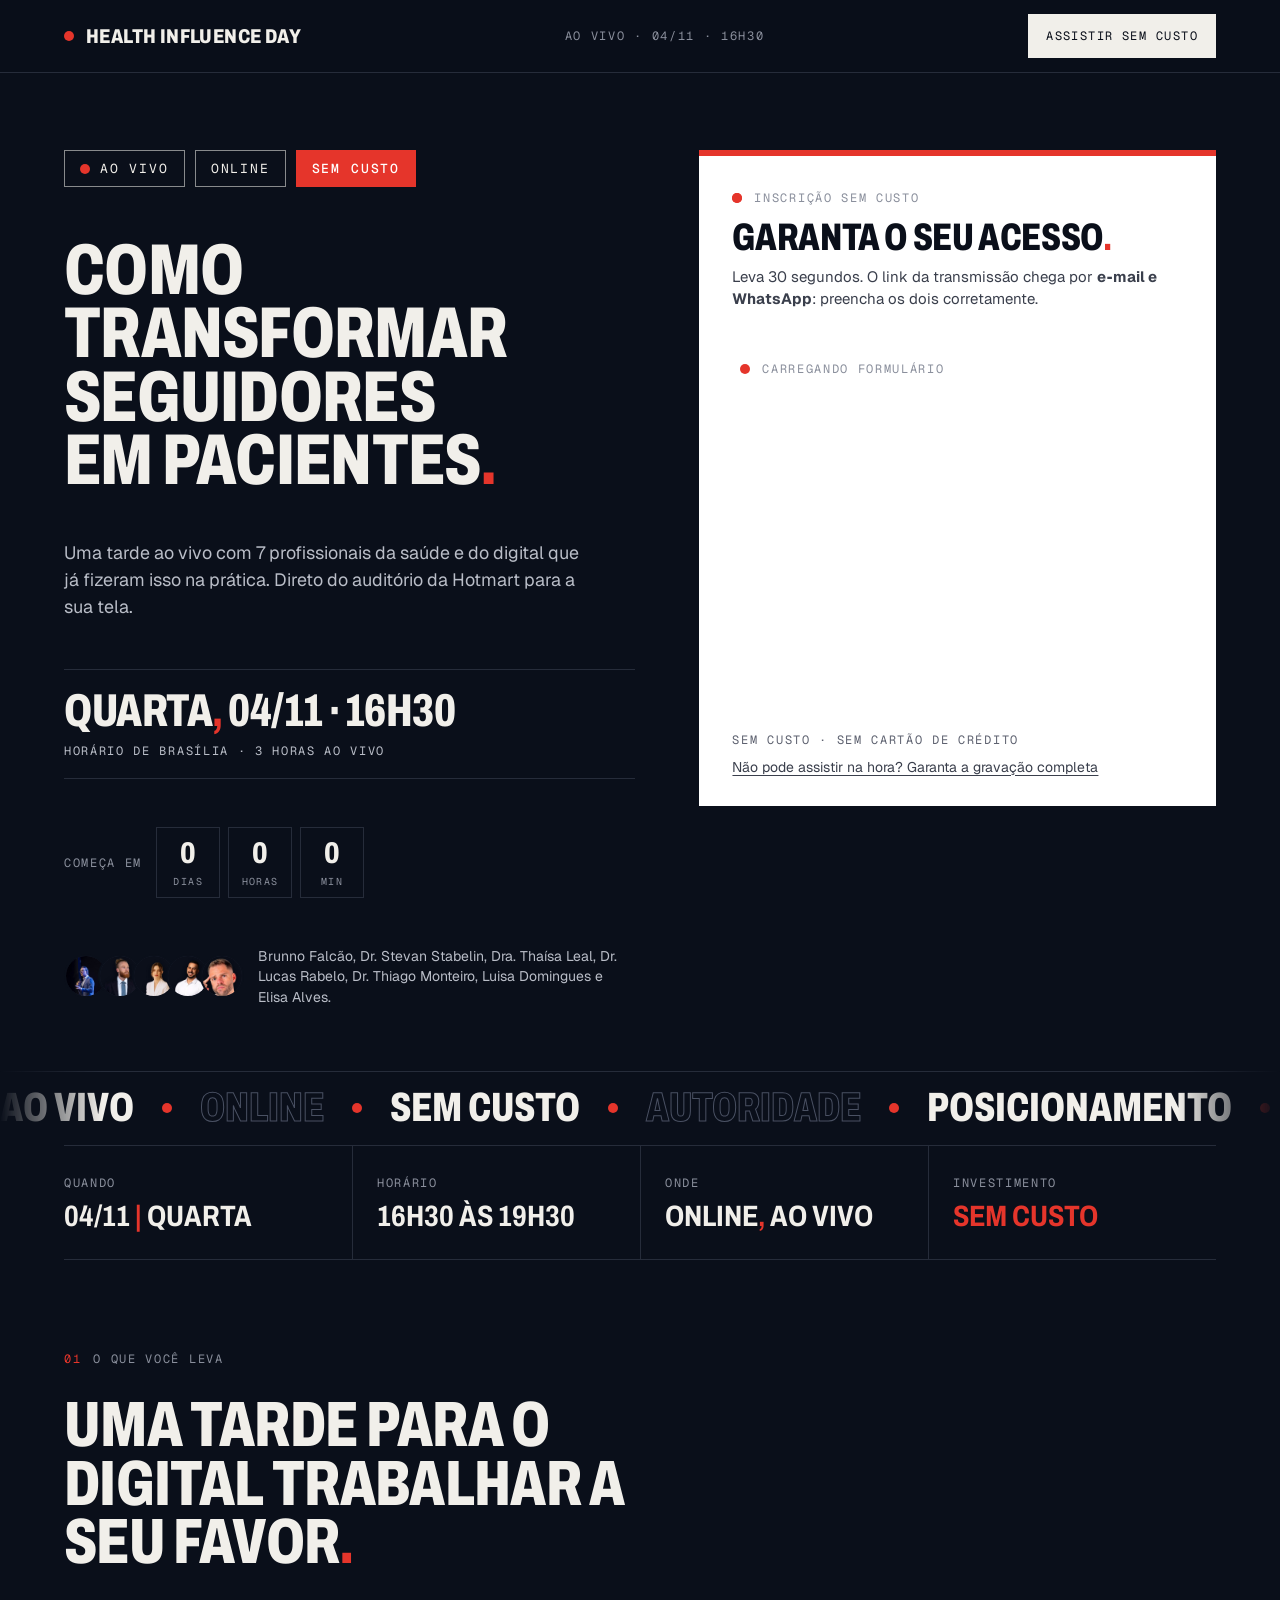
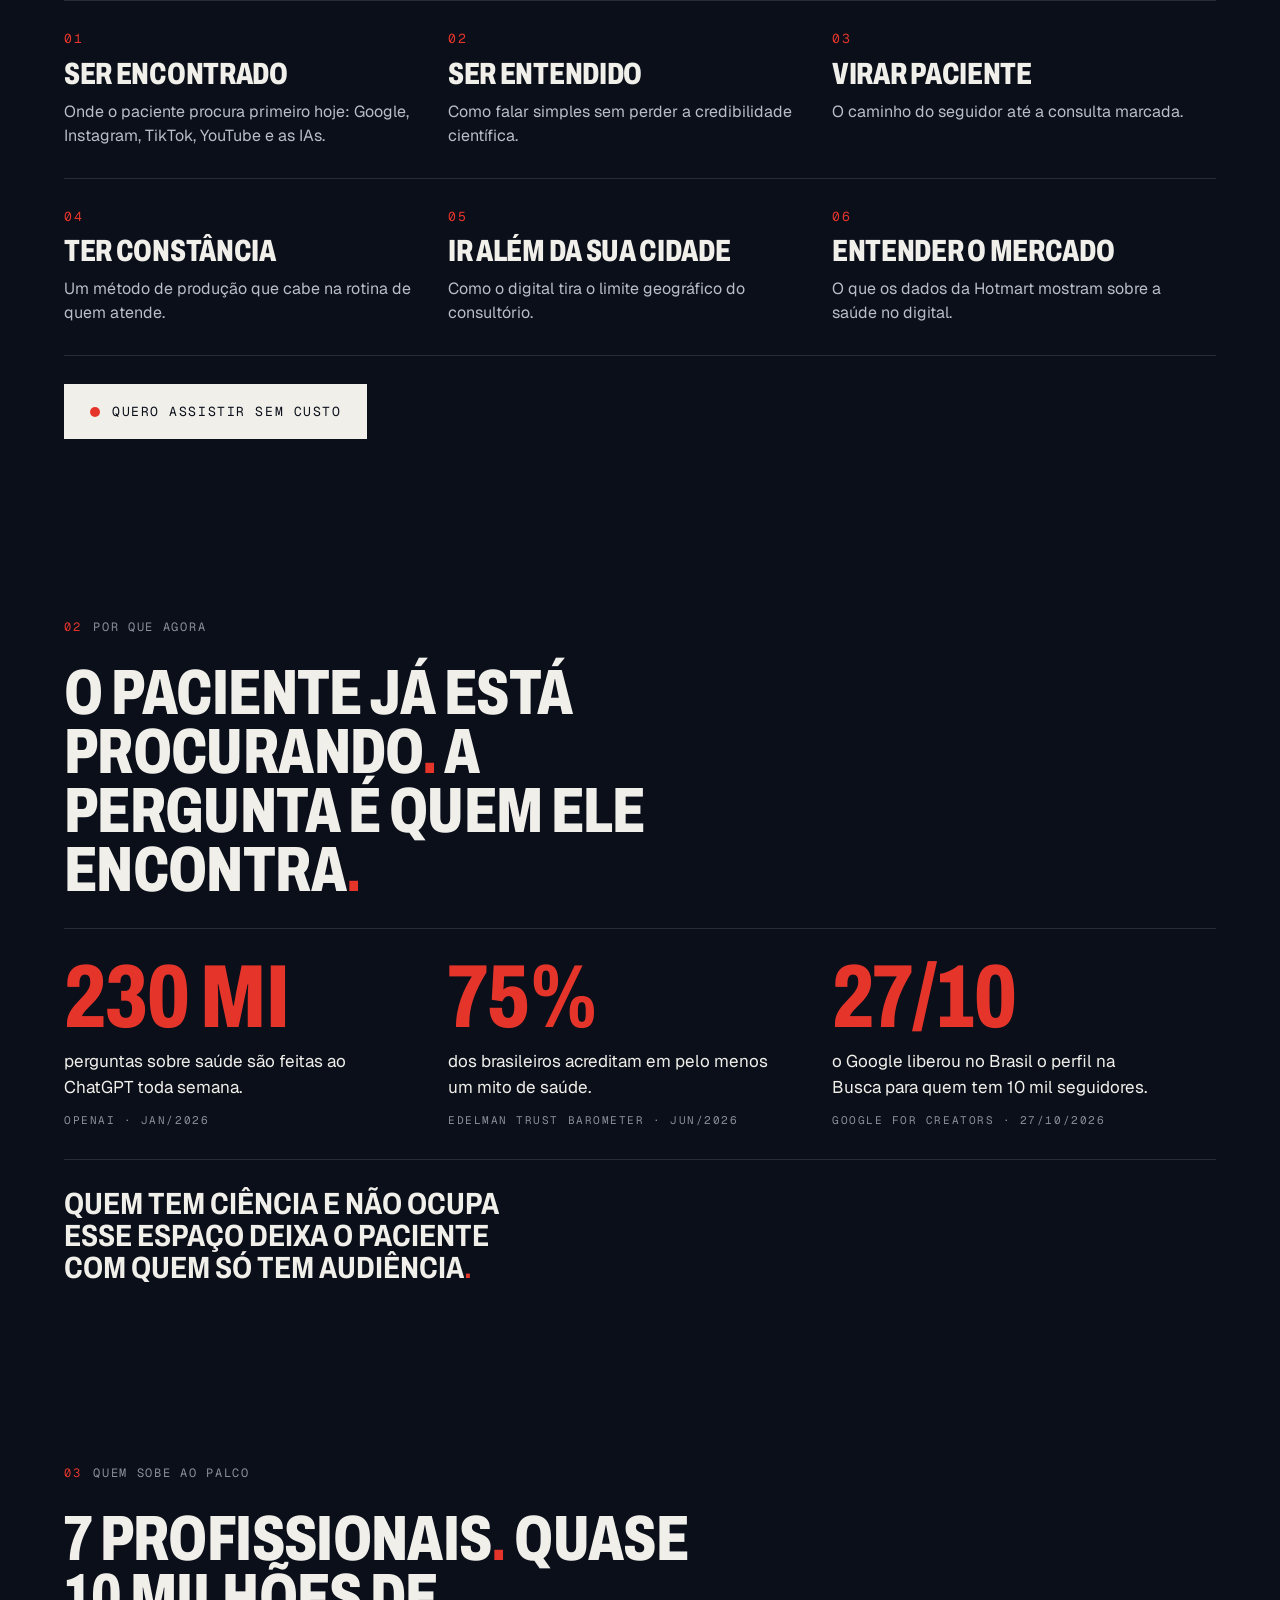
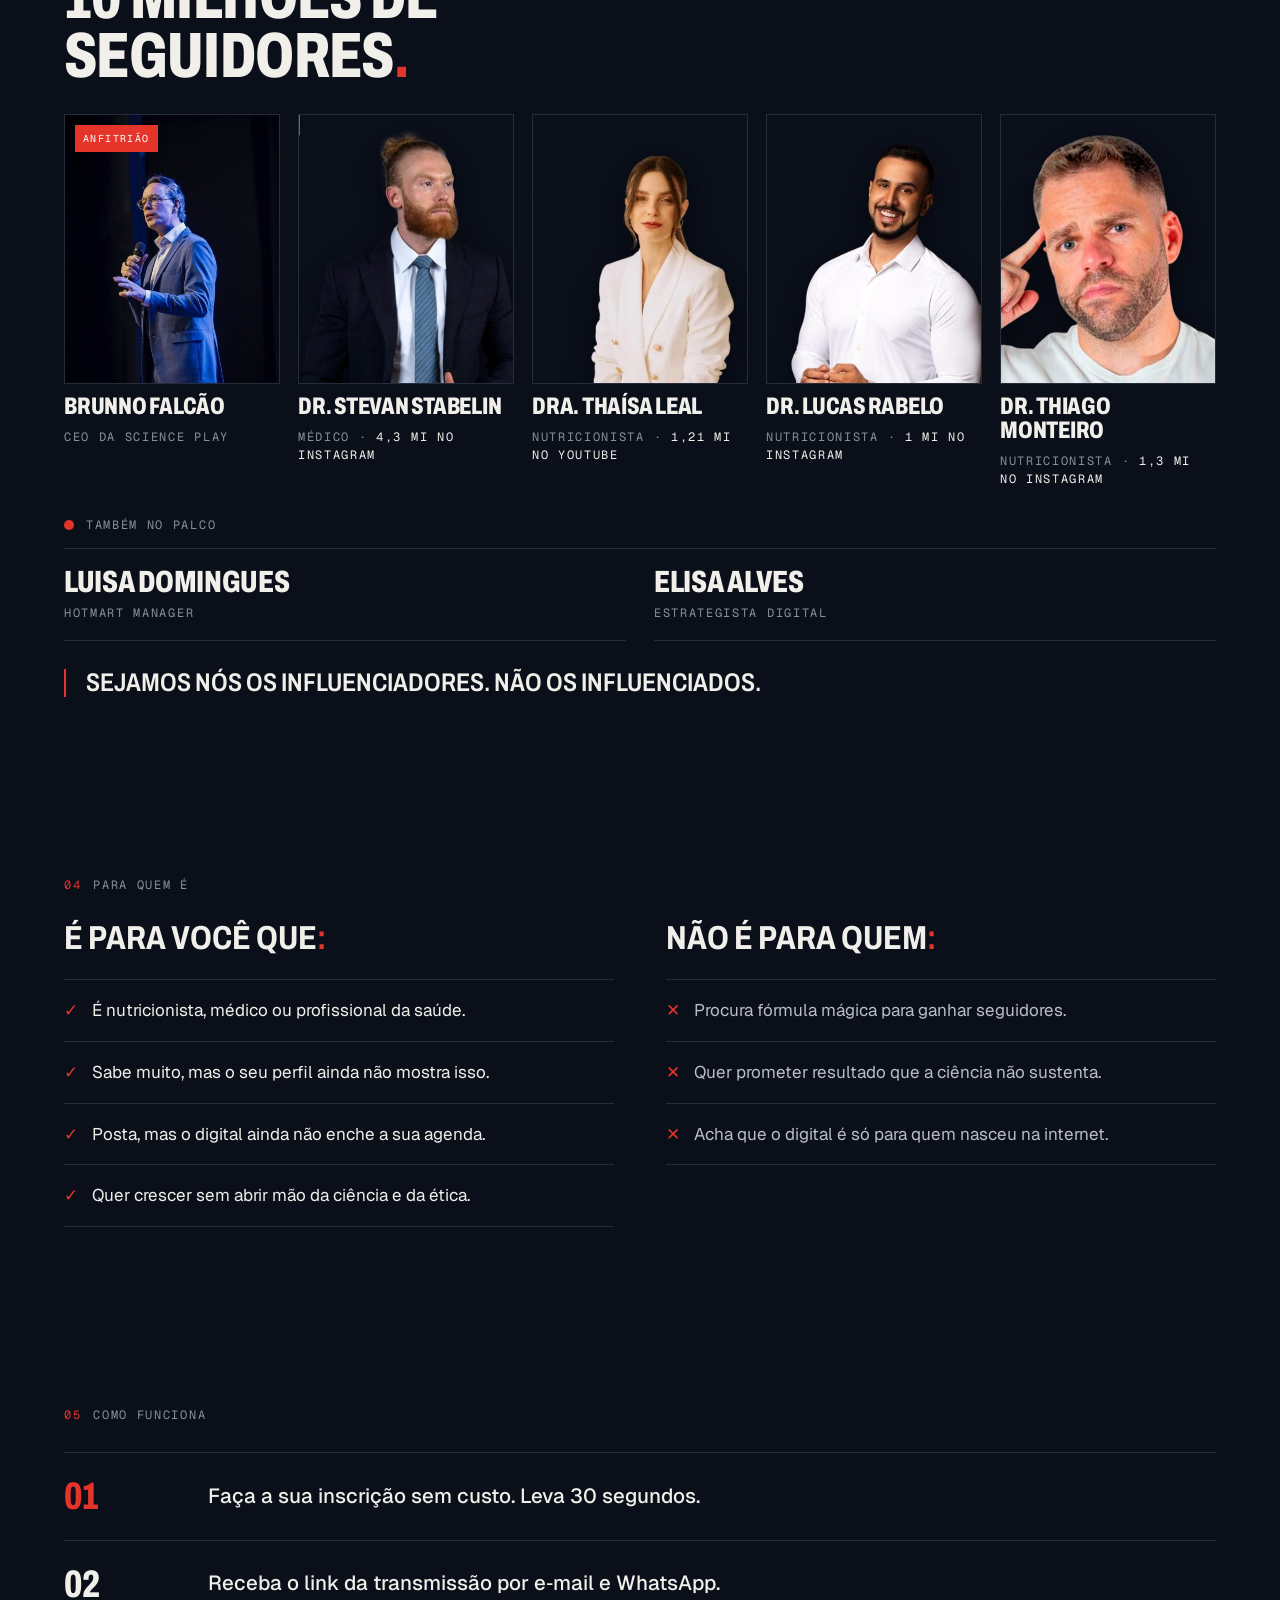
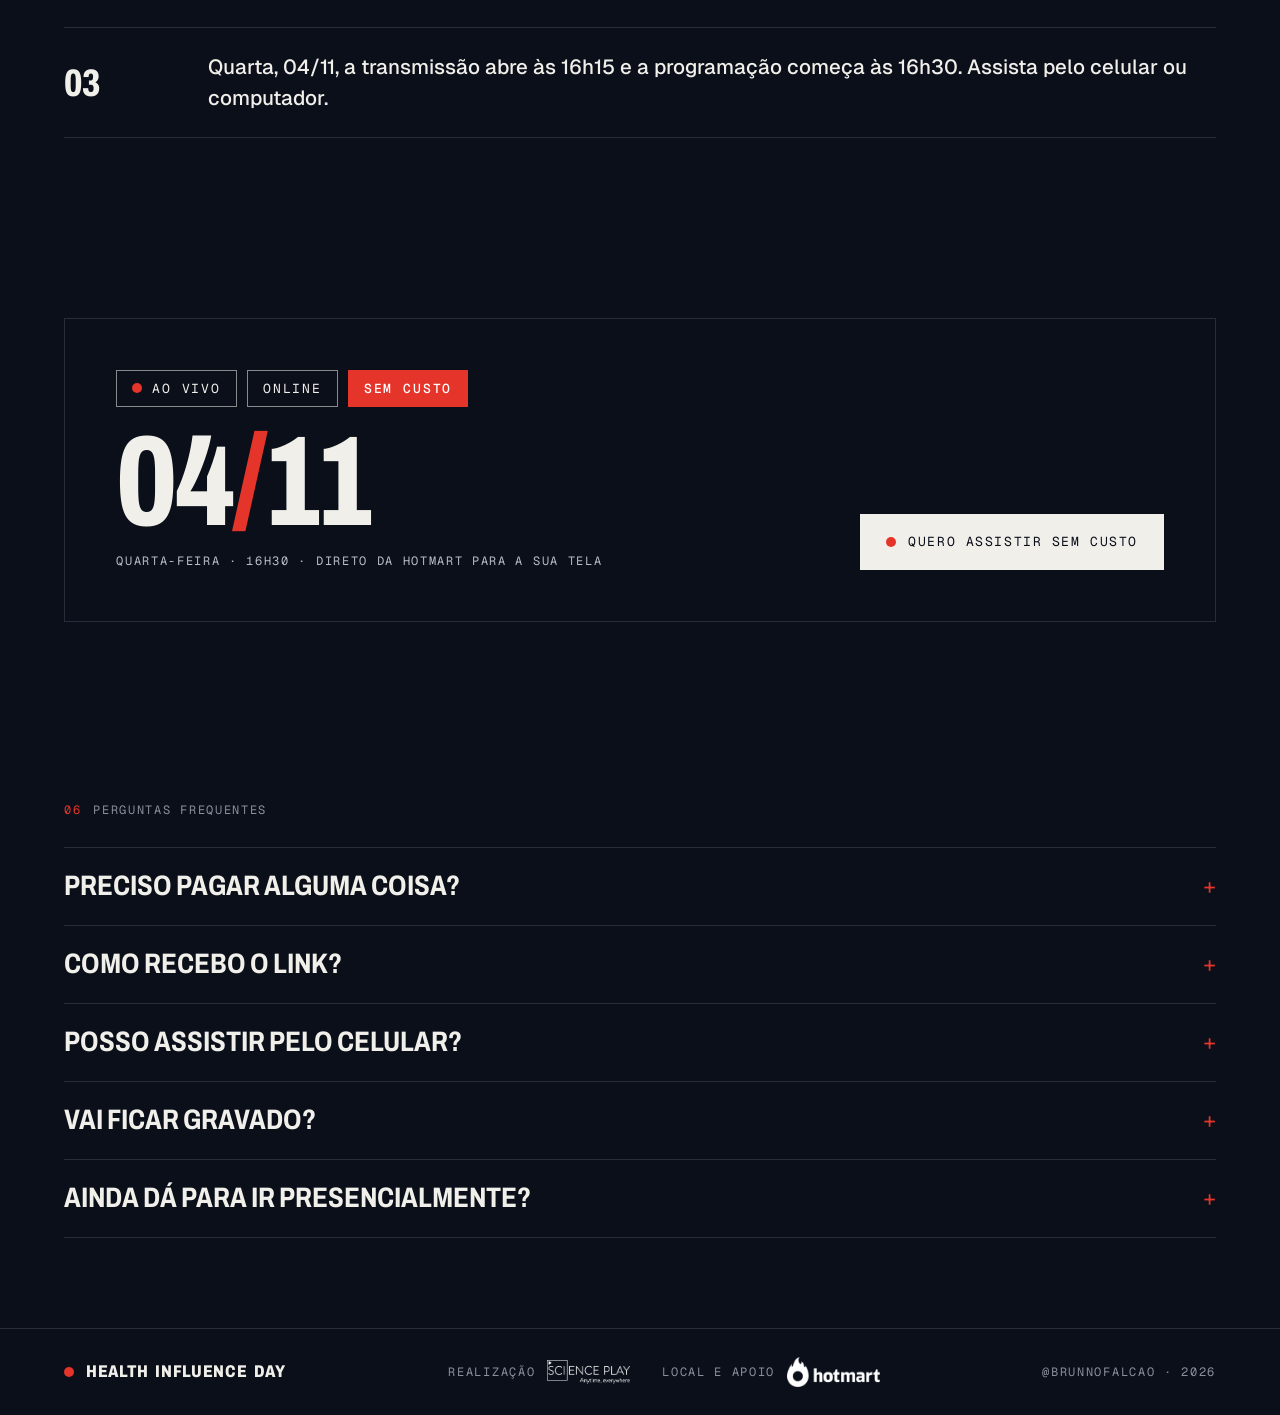
==== commit 019dc753: "Add files via upload" ====
--- a/index.html
+++ b/index.html
@@ -286,7 +286,7 @@
       <div>
         <div class="time"><div class="h red">01</div><strong>Faça a sua inscrição sem custo. Leva 30 segundos.</strong></div>
         <div class="time"><div class="h">02</div><strong>Receba o link da transmissão por e&#8209;mail e WhatsApp.</strong></div>
-        <div class="time"><div class="h">03</div><strong>Quarta, 04/11, às 16h30, assista ao vivo pelo celular ou computador.</strong></div>
+        <div class="time"><div class="h">03</div><strong>Quarta, 04/11, a transmissão abre às 16h15 e a programação começa às 16h30. Assista pelo celular ou computador.</strong></div>
       </div>
     </div>
   </section>
@@ -311,10 +311,10 @@
       <div class="label mono dim"><span class="red">06</span>Perguntas frequentes</div>
       <div class="faq">
         <details><summary><span class="h h--md">Preciso pagar alguma coisa?</span></summary><p>Não. A transmissão ao vivo é sem custo e não pede cartão de crédito. Basta se inscrever.</p></details>
-        <details><summary><span class="h h--md">Como recebo o link?</span></summary><p>Por e&#8209;mail e WhatsApp, logo depois da inscrição, e de novo no dia. Por isso, preencha os dois corretamente.</p></details>
+        <details><summary><span class="h h--md">Como recebo o link?</span></summary><p>Por e&#8209;mail e WhatsApp, logo depois da inscrição, e de novo no dia. Por isso, preencha os dois corretamente. A transmissão abre às 16h15, e a programação começa às 16h30.</p></details>
         <details><summary><span class="h h--md">Posso assistir pelo celular?</span></summary><p>Sim. Pelo celular, pelo tablet ou pelo computador, de onde você estiver.</p></details>
         <details><summary><span class="h h--md">Vai ficar gravado?</span></summary><p>A gravação completa, com acesso vitalício, custa R$ 49,90 à vista ou 12x de R$ 5,16* e fica disponível em até 7 dias depois do evento. <a href="https://pay.hotmart.com/X108210082W?off=s212oz87" target="_blank" rel="noopener">Garantir a gravação</a>. <span class="dim">*Parcelado com juros, total de R$ 61,92.</span></p></details>
-        <details><summary><span class="h h--md">Ainda dá para ir presencialmente?</span></summary><p>As inscrições presenciais foram encerradas. Quem confirmou presença recebe as orientações por e&#8209;mail e WhatsApp. <a href="presencial/">Ver o encontro presencial</a></p></details>
+        <details><summary><span class="h h--md">Ainda dá para ir presencialmente?</span></summary><p>O encontro presencial na Hotmart é para convidados. A transmissão ao vivo é aberta a todos, online e sem custo: basta fazer a sua inscrição nesta página.</p></details>
       </div>
     </div>
   </section>
